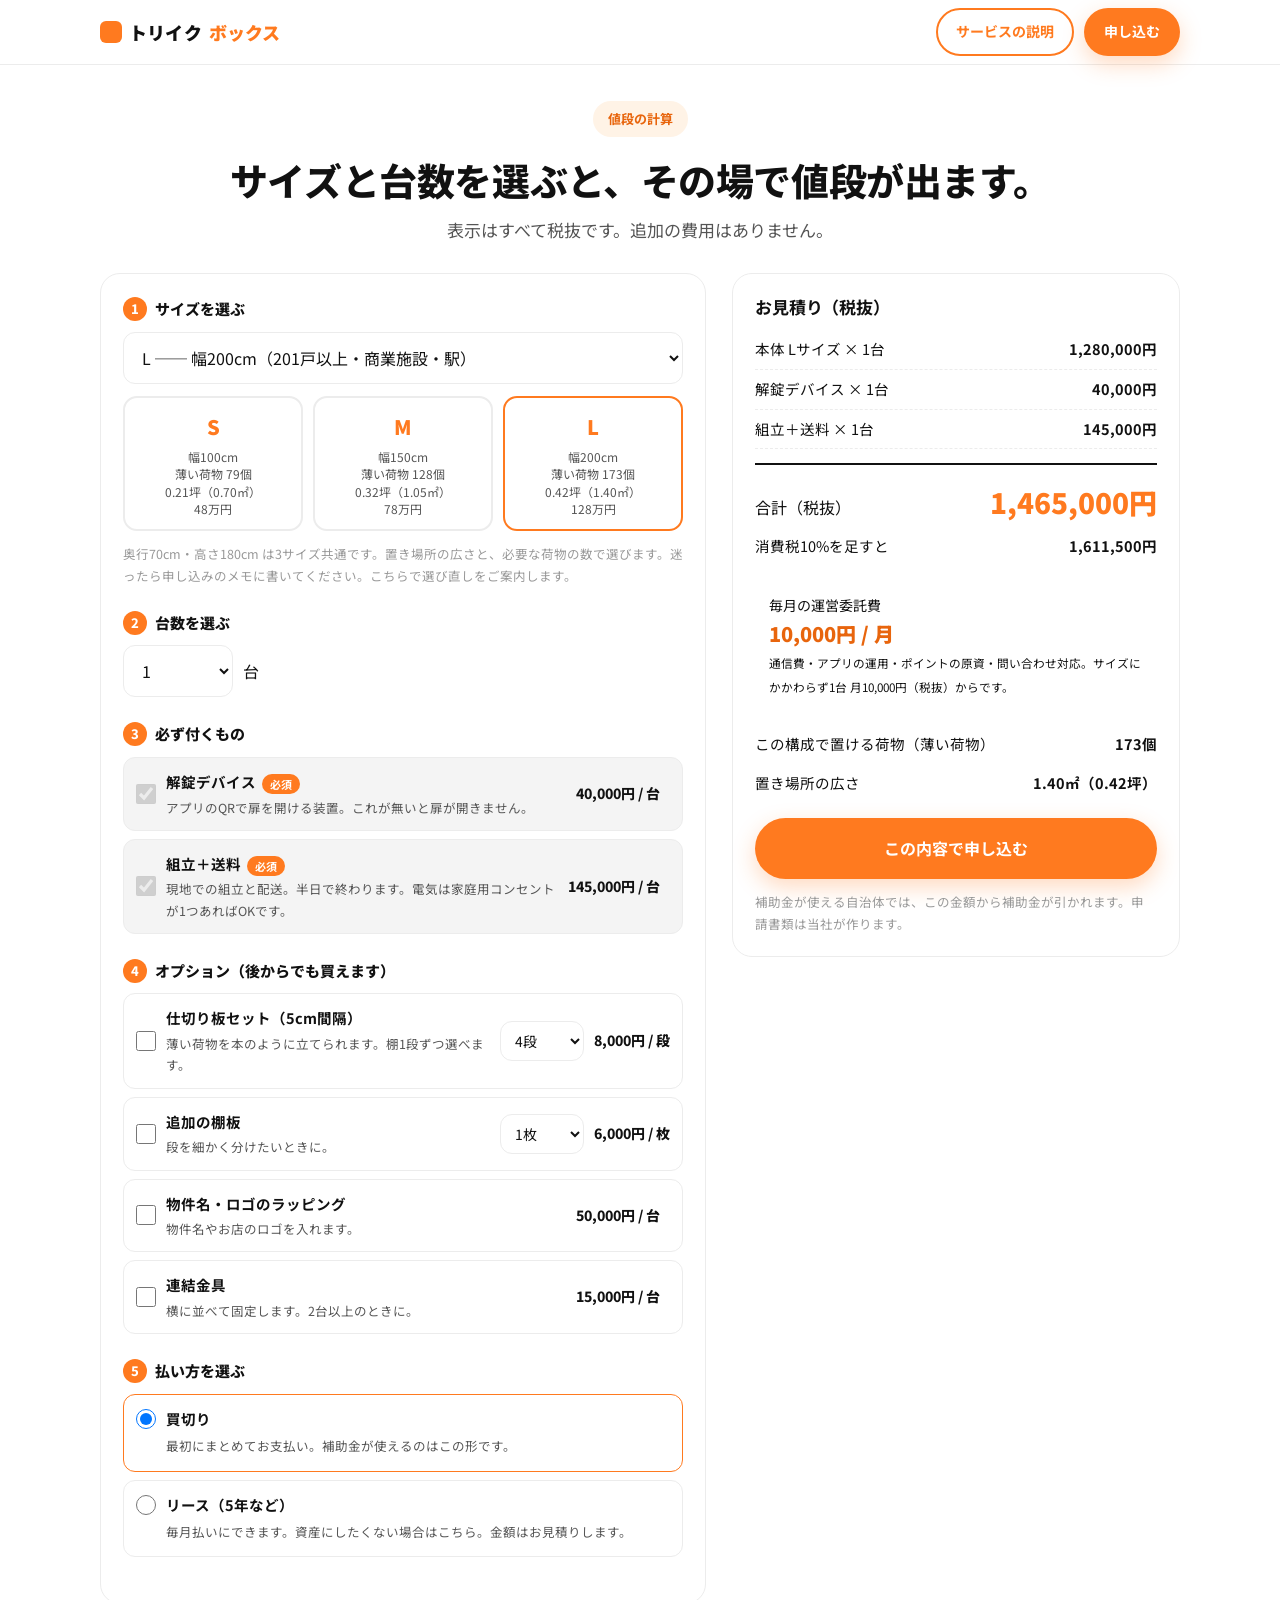
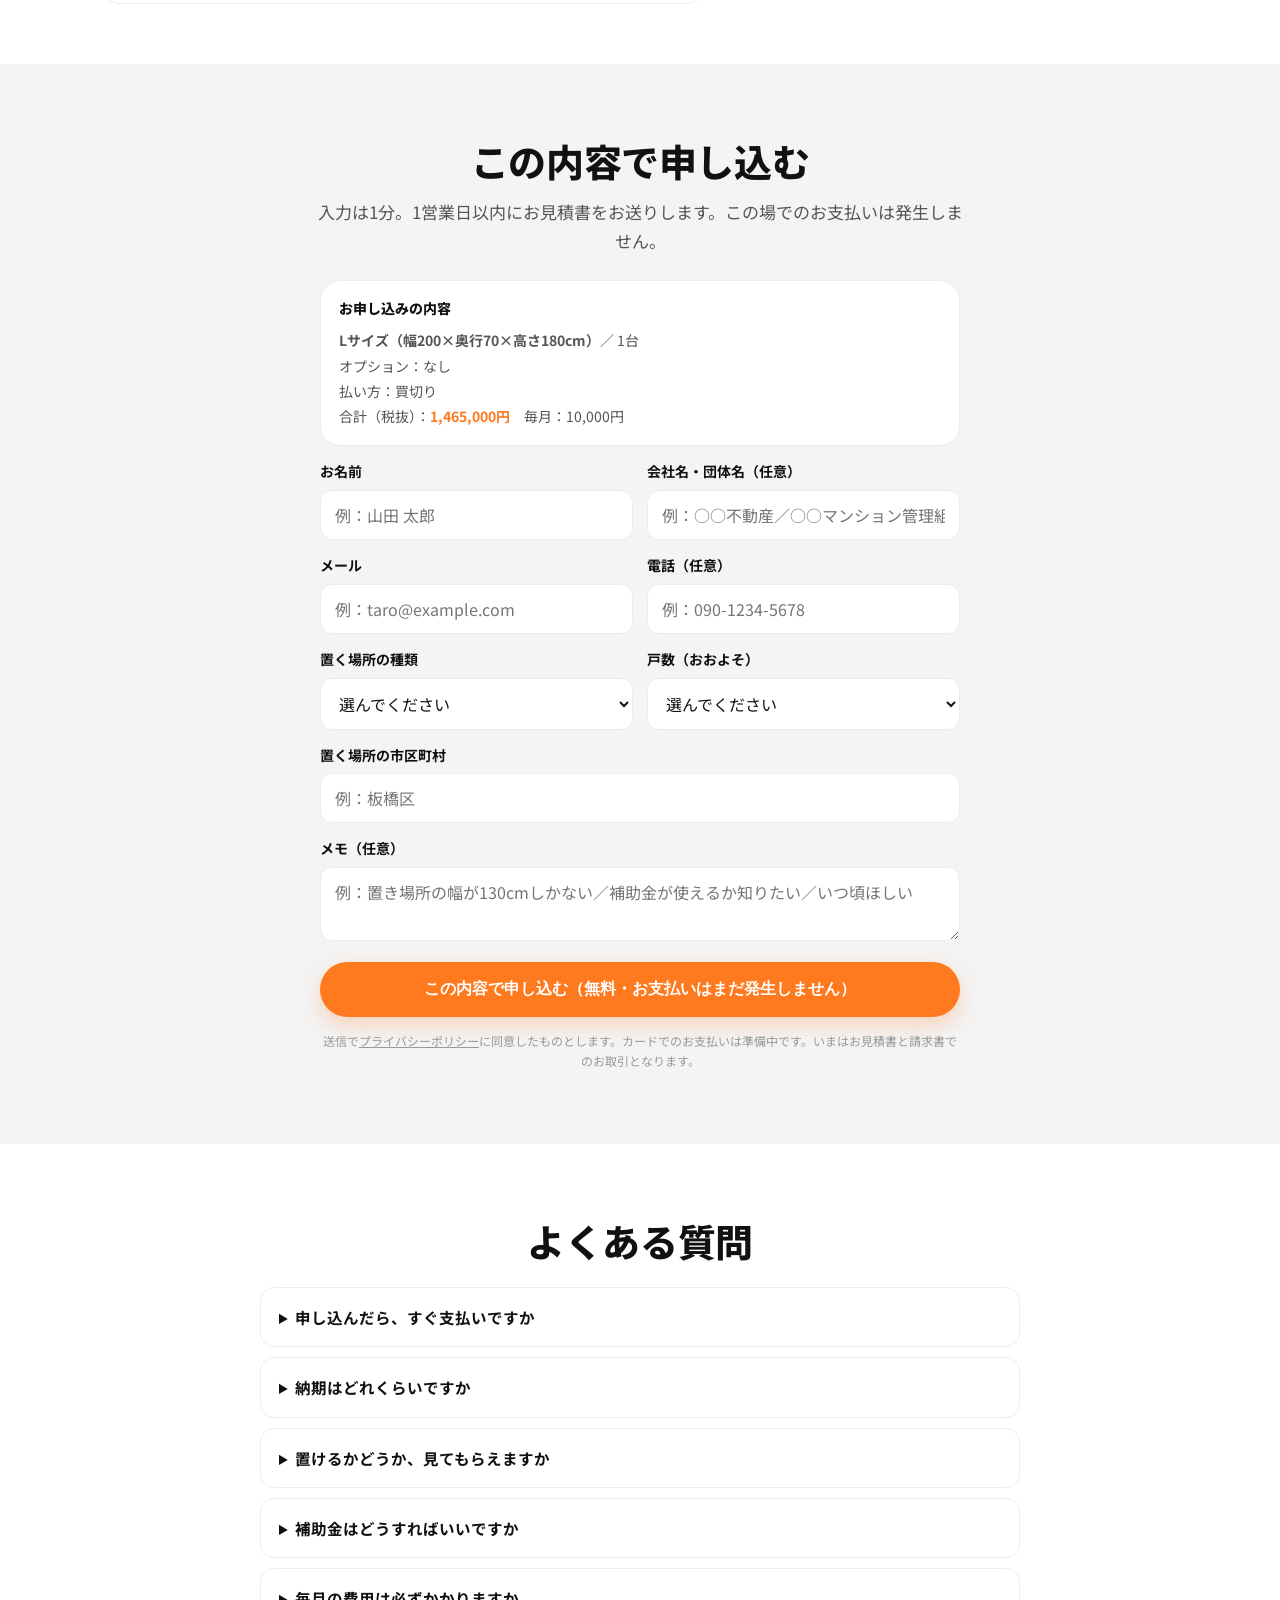
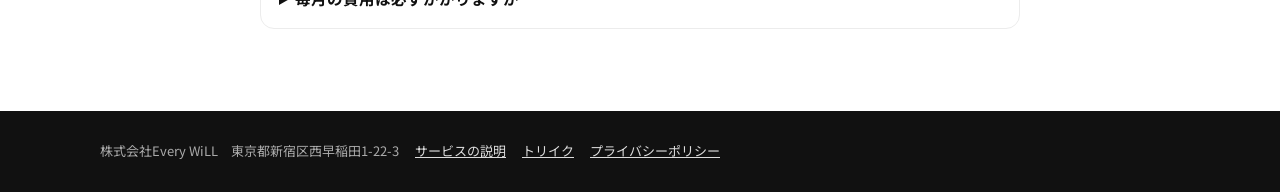
==== order.html @ 25a5399b "cache bust css" ====
<!DOCTYPE html>
<html lang="ja">
<head>
<meta charset="utf-8">
<meta name="viewport" content="width=device-width, initial-scale=1">
<title>トリイクボックス｜値段を計算して注文する</title>
<meta name="description" content="サイズと台数を選ぶと、その場で値段が出ます。S・M・Lの3サイズ。本体・解錠デバイス・組立送料・オプション・毎月の費用まで、すべて税抜で表示します。">
<link rel="canonical" href="https://toriiku-jp.com/toriiku-box/order.html">
<meta property="og:type" content="website">
<meta property="og:site_name" content="トリイク">
<meta property="og:title" content="トリイクボックス｜値段を計算して注文する">
<meta property="og:description" content="サイズと台数を選ぶと、その場で値段が出ます。">
<meta property="og:url" content="https://toriiku-jp.com/toriiku-box/order.html">
<meta property="og:image" content="https://toriiku-jp.com/toriiku-box/box_render_1200.jpg">
<meta name="twitter:card" content="summary_large_image">
<link rel="preconnect" href="https://fonts.googleapis.com">
<link rel="preconnect" href="https://fonts.gstatic.com" crossorigin>
<link href="https://fonts.googleapis.com/css2?family=Noto+Sans+JP:wght@400;500;700;900&display=swap" rel="stylesheet">
<link rel="stylesheet" href="style.css?v=32">
<style>
.shop{display:grid;grid-template-columns:1.15fr .85fr;gap:26px;align-items:start}
@media(max-width:900px){.shop{grid-template-columns:1fr}}
.panel{background:#fff;border:1px solid var(--line);border-radius:var(--r);padding:22px}
.panel h3{font-size:17px;margin-bottom:12px}
.block{margin-bottom:24px}
.block>.t{font-weight:800;font-size:15px;margin-bottom:10px;display:flex;align-items:center;gap:8px}
.block>.t i{width:24px;height:24px;border-radius:50%;background:var(--brand);color:#fff;font-style:normal;font-size:13px;font-weight:800;display:inline-flex;align-items:center;justify-content:center}
.sizecards{display:grid;grid-template-columns:repeat(3,1fr);gap:10px;margin-top:12px}
@media(max-width:620px){.sizecards{grid-template-columns:1fr}}
.sc{border:2px solid var(--line);border-radius:14px;padding:12px;text-align:center;cursor:pointer;background:#fff}
.sc.on{border-color:var(--brand);background:var(--mint)}
.sc b{display:block;font-size:20px;font-weight:900;color:var(--brand)}
.sc small{display:block;font-size:12px;color:var(--sub);margin-top:4px;line-height:1.45}
.opt{display:grid;grid-template-columns:auto minmax(0,1fr) auto auto;gap:6px 10px;align-items:center;padding:12px;border:1px solid var(--line);border-radius:12px;margin-bottom:8px;background:#fff}
.opt input[type=checkbox]{width:20px;height:20px;flex:0 0 auto;margin:0}
.opt .ot{min-width:0}
.opt .ot b{font-size:14.5px;display:block}
.opt .ot small{color:var(--sub);font-size:12.5px;display:block;margin-top:2px}
.opt .op{font-weight:800;white-space:nowrap;font-size:14px;text-align:right}
.opt select{width:auto;min-width:84px;padding:8px 10px;font-size:14px}
@media(max-width:560px){
  .opt{grid-template-columns:auto minmax(0,1fr);row-gap:10px}
  .opt select{grid-column:2;justify-self:start}
  .opt .op{grid-column:2;justify-self:start;text-align:left}
}
.req{background:var(--soft)}
.req .badgereq{font-size:11px;background:var(--brand);color:#fff;border-radius:999px;padding:2px 8px;margin-left:6px;vertical-align:middle}
.sum{position:sticky;top:76px}
.sumrow{display:flex;justify-content:space-between;gap:10px;font-size:14.5px;padding:7px 0;border-bottom:1px dashed var(--line)}
.sumrow span:last-child{font-weight:700;white-space:nowrap}
.sumtot{display:flex;justify-content:space-between;align-items:baseline;margin-top:14px;padding-top:14px;border-top:2px solid var(--ink)}
.sumtot b{font-size:28px;font-weight:900;color:var(--brand)}
.monthly{background:var(--mint);border-radius:14px;padding:14px;margin-top:14px;font-size:14px}
.monthly b{font-size:20px;color:var(--brand2);font-weight:900}
.qty{display:flex;align-items:center;gap:10px}
.qty select{width:auto;min-width:110px}
.pay{display:grid;gap:8px}
.pay label{display:flex;gap:10px;align-items:flex-start;border:1px solid var(--line);border-radius:12px;padding:12px;cursor:pointer;background:#fff}
.pay input{width:20px;height:20px;margin-top:2px;flex:0 0 auto}
.pay b{display:block;font-size:14.5px}
.pay small{color:var(--sub);font-size:12.5px}
.pay label.on{border-color:var(--brand);background:var(--mint)}
.leaseNote{display:none;background:#fff7ed;border:1px solid #fed7aa;border-radius:12px;padding:12px;font-size:13.5px;margin-top:10px}
</style>
</head>
<body>

<header><div class="wrap">
  <a class="logo" href="index.html"><i></i>トリイク<span>ボックス</span></a>
  <div class="nav">
    <a class="btn btn-o btn-s" href="index.html" data-ev="nav_back">サービスの説明</a>
    <a class="btn btn-p btn-s" href="#order" data-ev="nav_order">申し込む</a>
  </div>
</div></header>

<section style="padding:36px 0 8px"><div class="wrap center">
  <span class="badge">値段の計算</span>
  <h2>サイズと台数を選ぶと、<br class="sp">その場で値段が出ます。</h2>
  <p class="lead">表示はすべて税抜です。追加の費用はありません。</p>
</div></section>

<section style="padding:20px 0 60px"><div class="wrap">
<div class="shop">

  <div>
    <div class="panel">

      <div class="block">
        <div class="t"><i>1</i>サイズを選ぶ</div>
        <select id="sizeSel" aria-label="サイズを選ぶ">
          <option value="S">S ── 幅100cm（51〜100戸・小さな店舗）</option>
          <option value="M">M ── 幅150cm（101〜200戸）</option>
          <option value="L" selected>L ── 幅200cm（201戸以上・商業施設・駅）</option>
        </select>
        <div class="sizecards" id="sizeCards"></div>
        <p class="fine">奥行70cm・高さ180cm は3サイズ共通です。置き場所の広さと、必要な荷物の数で選びます。迷ったら申し込みのメモに書いてください。こちらで選び直しをご案内します。</p>
      </div>

      <div class="block">
        <div class="t"><i>2</i>台数を選ぶ</div>
        <div class="qty">
          <select id="qty" aria-label="台数">
            <option>1</option><option>2</option><option>3</option><option>4</option><option>5</option>
            <option>6</option><option>8</option><option>10</option><option>15</option><option>20</option><option>30</option>
          </select>
          <span>台</span>
        </div>
      </div>

      <div class="block">
        <div class="t"><i>3</i>必ず付くもの</div>
        <div class="opt req"><input type="checkbox" checked disabled aria-label="解錠デバイス"><div class="ot"><b>解錠デバイス<span class="badgereq">必須</span></b><small>アプリのQRで扉を開ける装置。これが無いと扉が開きません。</small></div><div class="op">40,000円 / 台</div></div>
        <div class="opt req"><input type="checkbox" checked disabled aria-label="組立と送料"><div class="ot"><b>組立＋送料<span class="badgereq">必須</span></b><small>現地での組立と配送。半日で終わります。電気は家庭用コンセントが1つあればOKです。</small></div><div class="op">145,000円 / 台</div></div>
      </div>

      <div class="block">
        <div class="t"><i>4</i>オプション（後からでも買えます）</div>
        <div class="opt"><input type="checkbox" id="o_divider"><div class="ot"><b>仕切り板セット（5cm間隔）</b><small>薄い荷物を本のように立てられます。棚1段ずつ選べます。</small></div><select id="n_divider" aria-label="仕切り板の段数"><option value="0">0段</option><option value="1">1段</option><option value="2">2段</option><option value="3">3段</option><option value="4" selected>4段</option></select><div class="op">8,000円 / 段</div></div>
        <div class="opt"><input type="checkbox" id="o_shelf"><div class="ot"><b>追加の棚板</b><small>段を細かく分けたいときに。</small></div><select id="n_shelf" aria-label="追加棚板の枚数"><option value="0">0枚</option><option value="1" selected>1枚</option><option value="2">2枚</option><option value="3">3枚</option></select><div class="op">6,000円 / 枚</div></div>
        <div class="opt"><input type="checkbox" id="o_wrap"><div class="ot"><b>物件名・ロゴのラッピング</b><small>物件名やお店のロゴを入れます。</small></div><div class="op">50,000円 / 台</div></div>
        <div class="opt"><input type="checkbox" id="o_joint"><div class="ot"><b>連結金具</b><small>横に並べて固定します。2台以上のときに。</small></div><div class="op">15,000円 / 台</div></div>
      </div>

      <div class="block">
        <div class="t"><i>5</i>払い方を選ぶ</div>
        <div class="pay">
          <label class="on"><input type="radio" name="pay" value="買切り" checked><span><b>買切り</b><small>最初にまとめてお支払い。補助金が使えるのはこの形です。</small></span></label>
          <label><input type="radio" name="pay" value="リース"><span><b>リース（5年など）</b><small>毎月払いにできます。資産にしたくない場合はこちら。金額はお見積りします。</small></span></label>
        </div>
        <div class="leaseNote" id="leaseNote">リースをお選びの場合、下の合計は買切りのときの金額です。リース料は台数と期間で変わるため、お申し込みのあと1営業日以内にお見積りをお送りします。</div>
      </div>

    </div>
  </div>

  <div>
    <div class="panel sum">
      <h3>お見積り（税抜）</h3>
      <div id="lines"></div>
      <div class="sumtot"><span>合計（税抜）</span><b id="total">—</b></div>
      <div class="sumrow" style="border:0"><span>消費税10%を足すと</span><span id="total_tax">—</span></div>
      <div class="monthly">毎月の運営委託費<br><b id="monthly">—</b><br><small>通信費・アプリの運用・ポイントの原資・問い合わせ対応。サイズにかかわらず1台 月10,000円（税抜）からです。</small></div>
      <div class="sumrow" style="border:0;margin-top:12px"><span>この構成で置ける荷物（薄い荷物）</span><span id="capThin">—</span></div>
      <div class="sumrow" style="border:0"><span>置き場所の広さ</span><span id="capArea">—</span></div>
      <a class="btn btn-p" href="#order" data-ev="cta_sum_order" style="width:100%;margin-top:16px">この内容で申し込む</a>
      <p class="fine">補助金が使える自治体では、この金額から補助金が引かれます。申請書類は当社が作ります。</p>
    </div>
  </div>

</div>
</div></section>

<section class="soft" id="order"><div class="wrap center">
  <h2>この内容で申し込む</h2>
  <p class="lead">入力は1分。1営業日以内にお見積書をお送りします。この場でのお支払いは発生しません。</p>
  <form id="orderform" class="form" novalidate>
    <div class="panel" style="text-align:left;padding:16px 18px">
      <div style="font-weight:800;font-size:14px;margin-bottom:8px">お申し込みの内容</div>
      <div id="orderSummary" style="font-size:14px;color:var(--sub);line-height:1.8"></div>
    </div>
    <div class="row2">
      <label>お名前<input name="name" placeholder="例：山田 太郎" required></label>
      <label>会社名・団体名（任意）<input name="company" placeholder="例：○○不動産／○○マンション管理組合"></label>
    </div>
    <div class="row2">
      <label>メール<input name="email" type="email" placeholder="例：taro@example.com" required></label>
      <label>電話（任意）<input name="phone" type="tel" placeholder="例：090-1234-5678"></label>
    </div>
    <div class="row2">
      <label>置く場所の種類<select name="property_type" required><option value="">選んでください</option><option>賃貸マンション・アパート</option><option>分譲マンション（管理組合）</option><option>店舗・商業施設</option><option>駅・公共施設</option><option>オフィス・その他</option></select></label>
      <label>戸数（おおよそ）<select name="units" required><option value="">選んでください</option><option>〜50戸</option><option>51〜100戸</option><option>101〜200戸</option><option>201戸〜</option><option>店舗・施設</option></select></label>
    </div>
    <label>置く場所の市区町村<input name="area" placeholder="例：板橋区" required></label>
    <label>メモ（任意）<textarea id="noteField" rows="2" placeholder="例：置き場所の幅が130cmしかない／補助金が使えるか知りたい／いつ頃ほしい"></textarea></label>
    <button class="btn btn-p" id="orderbtn" type="submit">この内容で申し込む（無料・お支払いはまだ発生しません）</button>
    <p class="pp">送信で<a href="https://everywill-jp.com/privacy/" target="_blank" rel="noopener" style="text-decoration:underline">プライバシーポリシー</a>に同意したものとします。カードでのお支払いは準備中です。いまはお見積書と請求書でのお取引となります。</p>
  </form>
  <div class="thanks" id="thanks" hidden>
    <h3 style="font-size:22px;margin-bottom:8px">お申し込みをお受けしました。</h3>
    <p class="lead" style="margin:0 auto 16px">1営業日以内に、お見積書と納期をメールでお送りします。</p>
    <a class="btn btn-o" href="index.html#book" data-ev="cta_thanks">30分の相談を予約する</a>
  </div>
</div></section>

<section><div class="wrap center">
  <h2>よくある質問</h2>
  <div class="faq">
    <details><summary>申し込んだら、すぐ支払いですか</summary><p>いいえ。まずお見積書をお送りします。ご確認のうえ、ご注文をいただいてから請求書をお送りします。</p></details>
    <details><summary>納期はどれくらいですか</summary><p>ご注文から約2か月です。台数が多い場合はご相談ください。</p></details>
    <details><summary>置けるかどうか、見てもらえますか</summary><p>はい。写真を送っていただくか、現地に伺って確認します。費用はかかりません。</p></details>
    <details><summary>補助金はどうすればいいですか</summary><p>お住まいの自治体に制度があるか、こちらで調べます。申請書類も当社が作ります。</p></details>
    <details><summary>毎月の費用は必ずかかりますか</summary><p>はい。アプリで扉を開ける仕組みを動かし続けるための費用です。1台 月10,000円（税抜）からです。</p></details>
  </div>
</div></section>



<footer><div class="wrap"><span>株式会社Every WiLL　東京都新宿区西早稲田1-22-3</span><a href="index.html">サービスの説明</a><a href="https://toriiku-jp.com/">トリイク</a><a href="https://everywill-jp.com/privacy/">プライバシーポリシー</a></div></footer>

<div class="sticky"><div class="in"><a class="btn btn-p" href="#order" data-ev="cta_sticky_order">この内容で申し込む</a></div></div>

<script src="box.js?v=32"></script>
<script>
(function(){
  var S=window.TB.SIZES, yen=window.TB.yen;
  var sel=document.getElementById('sizeSel'), qty=document.getElementById('qty');
  var cards=document.getElementById('sizeCards');
  Object.keys(S).forEach(function(k){
    var d=S[k];
    var el=document.createElement('div'); el.className='sc'; el.dataset.k=k;
    el.innerHTML='<b>'+k+'</b><small>幅'+(d.w/10)+'cm<br>薄い荷物 '+d.thin+'個<br>'+(d.sqm*0.3025).toFixed(2)+'坪（'+d.sqm.toFixed(2)+'㎡）<br>'+window.TB.man(d.price)+'</small>';
    el.addEventListener('click',function(){ sel.value=k; calc(); });
    cards.appendChild(el);
  });
  document.querySelectorAll('.pay label').forEach(function(l){
    l.addEventListener('click',function(){
      document.querySelectorAll('.pay label').forEach(function(x){x.classList.remove('on');});
      l.classList.add('on');
      setTimeout(calc,0);
    });
  });
  var state={};
  function calc(){
    var k=sel.value, d=S[k], n=parseInt(qty.value,10)||1;
    document.querySelectorAll('.sc').forEach(function(c){ c.classList.toggle('on', c.dataset.k===k); });
    var lines=[];
    lines.push(['本体 '+k+'サイズ × '+n+'台', d.price*n]);
    lines.push(['解錠デバイス × '+n+'台', 40000*n]);
    lines.push(['組立＋送料 × '+n+'台', 145000*n]);
    var dv=document.getElementById('o_divider').checked ? (parseInt(document.getElementById('n_divider').value,10)||0) : 0;
    if(dv) lines.push(['仕切り板セット '+dv+'段 × '+n+'台', 8000*dv*n]);
    var sf=document.getElementById('o_shelf').checked ? (parseInt(document.getElementById('n_shelf').value,10)||0) : 0;
    if(sf) lines.push(['追加の棚板 '+sf+'枚 × '+n+'台', 6000*sf*n]);
    if(document.getElementById('o_wrap').checked) lines.push(['ラッピング × '+n+'台', 50000*n]);
    if(document.getElementById('o_joint').checked) lines.push(['連結金具 × '+n+'台', 15000*n]);
    var total=lines.reduce(function(a,b){return a+b[1];},0);
    document.getElementById('lines').innerHTML=lines.map(function(l){
      return '<div class="sumrow"><span>'+l[0]+'</span><span>'+yen(l[1])+'</span></div>';
    }).join('');
    document.getElementById('total').textContent=yen(total);
    document.getElementById('total_tax').textContent=yen(Math.round(total*1.1));
    document.getElementById('monthly').textContent=yen(10000*n)+' / 月';
    document.getElementById('capThin').textContent=(d.thin*n).toLocaleString('ja-JP')+'個';
    document.getElementById('capArea').textContent=(d.sqm*n).toFixed(2)+'㎡（'+(d.sqm*n*0.3025).toFixed(2)+'坪）';
    var pay=document.querySelector('input[name=pay]:checked').value;
    document.getElementById('leaseNote').style.display = (pay==='リース')?'block':'none';
    state={size:k,qty:n,total:total,monthly:10000*n,pay:pay,
      opts:lines.slice(3).map(function(l){return l[0];}).join('／')||'なし'};
    document.getElementById('orderSummary').innerHTML=
      '<b>'+k+'サイズ（幅'+(d.w/10)+'×奥行70×高さ180cm）</b>／ '+n+'台<br>'+
      'オプション：'+state.opts+'<br>'+
      '払い方：'+pay+'<br>'+
      '合計（税抜）：<b style="color:#FF7A1F">'+yen(total)+'</b>　毎月：'+yen(10000*n);
    try{ sessionStorage.setItem('tb_size',k); }catch(e){}
  }
  ['change','input'].forEach(function(t){
    document.querySelectorAll('#sizeSel,#qty,#o_divider,#n_divider,#o_shelf,#n_shelf,#o_wrap,#o_joint').forEach(function(el){
      el.addEventListener(t,calc);
    });
  });
  var init='L'; try{ var s=sessionStorage.getItem('tb_size'); if(s) init=s; }catch(e){}
  var q=new URLSearchParams(location.search); if(['S','M','L'].indexOf(q.get('size'))>=0) init=q.get('size');
  sel.value=init; calc();
  window.TB.initLeadForm('orderform','thanks','orderbtn',function(){
    return {
      size_interest: state.size,
      message: '【注文申込】'+state.size+'サイズ × '+state.qty+'台／オプション：'+state.opts+
               '／払い方：'+state.pay+'／合計（税抜）'+state.total+'円／毎月'+state.monthly+'円'+
               '／メモ：'+(document.getElementById('noteField').value||'なし')
    };
  });
})();
</script>
</body>
</html>
---- style.css ----
:root{--ink:#111111;--sub:#555555;--mute:#999999;--line:#ececec;--bg:#ffffff;--soft:#f4f4f4;
--brand:#FF7A1F;--brand2:#E8650D;--tint:#FFF3E6;--cream:#FFF8E0;--yellow:#FFD766;--red:#dc2626;--r:20px}
*{box-sizing:border-box;margin:0;padding:0}
html,body{overflow-x:clip}
body{font-family:"Noto Sans JP","Hiragino Sans","Hiragino Kaku Gothic ProN","Yu Gothic",Meiryo,system-ui,sans-serif;color:var(--ink);background:var(--bg);line-height:1.7;font-size:16px;-webkit-font-smoothing:antialiased}
a{color:inherit;text-decoration:none}
img,svg{max-width:100%;height:auto;display:block}
.wrap{max-width:1120px;margin:0 auto;padding:0 20px}
h1,h2,h3{line-height:1.3;letter-spacing:-.01em}
h2{font-size:clamp(25px,4.2vw,38px);font-weight:800;margin-bottom:12px}
.lead{color:var(--sub);font-size:clamp(15px,1.8vw,17px);max-width:660px}
section{padding:72px 0}
@media(max-width:700px){section{padding:48px 0}}
.soft{background:var(--soft)}
.tintbg{background:var(--tint)}
.center{text-align:center}
.center .lead{margin:0 auto}
.fine{color:var(--mute);font-size:12.5px;margin-top:12px;line-height:1.7}
.mk{background:linear-gradient(transparent 62%,var(--yellow) 62%);padding:0 2px}
header{position:sticky;top:0;background:#fff;border-bottom:1px solid var(--line);z-index:30}
header .wrap{display:flex;align-items:center;justify-content:space-between;height:64px}
.logo{font-weight:900;font-size:18px;letter-spacing:.01em;display:flex;align-items:center;gap:7px}
.logo i{width:22px;height:22px;border-radius:6px;background:var(--brand);display:inline-block}
.logo span{color:var(--brand)}
.nav{display:flex;gap:10px;align-items:center}
.btn{display:inline-flex;align-items:center;justify-content:center;gap:8px;padding:15px 28px;border-radius:999px;font-weight:700;text-align:center;transition:.15s;border:2px solid transparent;font-size:16px;cursor:pointer}
.btn-p{background:var(--brand);color:#fff;box-shadow:0 8px 22px rgba(255,122,31,.28)}
.btn-p:hover{background:var(--brand2)}
.btn-o{border-color:var(--brand);color:var(--brand);background:#fff}
.btn-o:hover{background:var(--tint)}
.btn-s{padding:10px 18px;font-size:14px}
.btn:disabled{opacity:.5;cursor:default}
.btn .ar{font-size:15px;line-height:1}
.badge{display:inline-block;background:var(--tint);color:var(--brand2);font-weight:700;font-size:13px;padding:7px 15px;border-radius:999px;margin-bottom:18px}
.hero{padding:60px 0 48px}
.hero .wrap{display:grid;grid-template-columns:1.02fr .98fr;gap:44px;align-items:center}
.hero h1{font-size:clamp(31px,5.4vw,54px);font-weight:900;margin-bottom:18px;line-height:1.28}
.hero h1 em{font-style:normal;color:var(--brand)}
.cta{display:flex;gap:12px;margin-top:28px;flex-wrap:wrap}
.hero-img{position:relative}
.hero-img img{border-radius:var(--r);border:1px solid var(--line);width:100%;height:auto;aspect-ratio:1200/842;object-fit:cover}
.tag{position:absolute;right:-8px;bottom:-14px;background:var(--brand);color:#fff;padding:11px 18px;border-radius:14px;font-weight:700;font-size:14px;box-shadow:0 10px 26px rgba(255,122,31,.35)}
.tag b{font-size:21px}
@media(max-width:860px){.hero .wrap{grid-template-columns:1fr;gap:26px}.hero{padding:32px 0 28px}.tag{right:8px}}
.trust{background:#111;color:#ddd;font-size:13px;padding:13px 0}
.trust .wrap{display:flex;gap:10px 26px;flex-wrap:wrap;justify-content:center}
.picker{background:#fff;border:2px solid var(--brand);border-radius:var(--r);padding:18px 20px;display:flex;gap:14px;align-items:center;justify-content:center;flex-wrap:wrap;margin:0 auto 26px;max-width:740px;box-shadow:0 8px 24px rgba(255,122,31,.12)}
.picker label{font-weight:800;font-size:15px}
select,input,textarea{font-family:inherit;font-size:16px;padding:12px 14px;border:1.5px solid var(--line);border-radius:12px;background:#fff;width:100%;color:var(--ink)}
select:focus,input:focus,textarea:focus{outline:2px solid var(--brand);outline-offset:1px}
.picker select{width:auto;min-width:280px;font-weight:700;border-color:var(--brand);color:var(--brand2)}
.specs{display:grid;grid-template-columns:repeat(4,1fr);gap:14px;max-width:940px;margin:0 auto}
.spec{background:#fff;border:1px solid var(--line);border-radius:16px;padding:18px 14px;text-align:center}
.spec b{display:block;font-size:clamp(21px,3.4vw,29px);color:var(--brand);font-weight:900;line-height:1.25}
.spec small{display:block;color:var(--sub);font-size:12.5px;margin-top:6px;line-height:1.6}
@media(max-width:700px){.specs{grid-template-columns:repeat(2,1fr)}}
.cmp{display:grid;grid-template-columns:1fr 1fr;gap:18px;margin:28px 0 10px}
@media(max-width:760px){.cmp{grid-template-columns:1fr}}
.card{background:#fff;border:1px solid var(--line);border-radius:var(--r);padding:20px}
.card h3{font-size:17px;margin-bottom:4px}
.card .note{color:var(--sub);font-size:13px;margin-bottom:10px}
.res{margin-top:10px;font-weight:800;font-size:15px}
.res.bad{color:var(--red)}.res.good{color:var(--brand2)}
.stats{display:grid;grid-template-columns:repeat(3,1fr);gap:16px;margin-top:26px}
@media(max-width:760px){.stats{grid-template-columns:1fr}}
.stat{background:#fff;border:1px solid var(--line);border-radius:16px;padding:22px}
.stat b{display:block;font-size:clamp(26px,4vw,36px);color:var(--brand);font-weight:900}
.stat small{display:block;font-size:13.5px;color:var(--sub);margin-top:4px}
.stat .src{font-size:11.5px;color:var(--mute);margin-top:8px}
.feats{display:grid;grid-template-columns:repeat(3,1fr);gap:18px;margin-top:26px;text-align:left}
@media(max-width:860px){.feats{grid-template-columns:1fr}}
.feat{background:#fff;border:1px solid var(--line);border-radius:var(--r);padding:26px}
.feat .ic{width:54px;height:54px;border-radius:15px;background:var(--tint);display:flex;align-items:center;justify-content:center;margin-bottom:14px}
.feat h3{font-size:19px;margin-bottom:6px}
.feat p{color:var(--sub);font-size:14.5px}
.tblwrap{overflow-x:auto;margin-top:22px}
.tbl{border-collapse:separate;border-spacing:0;width:100%;min-width:560px;background:#fff;border:1px solid var(--line);border-radius:16px;overflow:hidden;font-size:15px}
.tbl th,.tbl td{padding:13px 14px;border-bottom:1px solid var(--line);text-align:center}
.tbl th{background:#fafafa;font-size:14px}
.tbl th.us{background:var(--brand);color:#fff}
.tbl td:first-child,.tbl th:first-child{text-align:left;font-weight:700;background:#fafafa}
.tbl td.us{background:var(--tint);font-weight:800;color:var(--brand2)}
.tbl tr:last-child td{border-bottom:0}
.tbl td.x{color:var(--mute)}
.steps{display:grid;grid-template-columns:repeat(3,1fr);gap:18px;margin-top:26px}
@media(max-width:860px){.steps{grid-template-columns:1fr}}
.step{background:#fff;border:1px solid var(--line);border-radius:var(--r);padding:24px;position:relative}
.step .n{width:36px;height:36px;border-radius:50%;background:var(--brand);color:#fff;font-weight:800;display:flex;align-items:center;justify-content:center;margin-bottom:12px}
.step h3{font-size:17px;margin:12px 0 4px}
.step p{color:var(--sub);font-size:14px}
.targets{display:grid;grid-template-columns:repeat(3,1fr);gap:18px;margin-top:26px;text-align:left}
@media(max-width:860px){.targets{grid-template-columns:1fr}}
.tg{background:#fff;border:1px solid var(--line);border-radius:var(--r);padding:24px}
.tg.on{border-color:var(--brand);box-shadow:0 10px 30px rgba(255,122,31,.14)}
.tg .who{font-size:12.5px;font-weight:800;color:var(--brand2);background:var(--tint);display:inline-block;padding:5px 12px;border-radius:999px;margin-bottom:10px}
.tg h3{font-size:17px;margin-bottom:6px}
.tg p{color:var(--sub);font-size:14px}
.tg .rec{display:block;margin-top:12px;font-size:13px;font-weight:700;color:var(--brand2)}
.sub-grid{display:grid;grid-template-columns:repeat(4,1fr);gap:12px;margin-top:24px}
@media(max-width:760px){.sub-grid{grid-template-columns:repeat(2,1fr)}}
.sb{background:#fff;border:1px solid var(--line);border-radius:14px;padding:18px 10px}
.sb b{display:block;font-size:22px;color:var(--brand);font-weight:900}
.sb small{font-size:12px;color:var(--sub)}
.calc{margin-top:22px;background:#fff;border:2px dashed var(--brand);border-radius:var(--r);padding:22px;display:flex;gap:10px;align-items:center;justify-content:center;flex-wrap:wrap;font-weight:700}
.calc .eq{color:var(--mute)}
.calc .ans{color:var(--brand);font-size:22px;font-weight:900}
.calc small{width:100%;font-weight:400;color:var(--mute);font-size:12px;margin-top:8px;line-height:1.7}
.flow{display:grid;grid-template-columns:repeat(4,1fr);gap:14px;margin-top:24px;text-align:left}
@media(max-width:860px){.flow{grid-template-columns:repeat(2,1fr)}}
.fl{background:#fff;border:1px solid var(--line);border-radius:16px;padding:20px}
.fl .k{font-size:12px;font-weight:800;color:var(--brand)}
.fl h3{font-size:16px;margin:6px 0 4px}
.fl p{font-size:13.5px;color:var(--sub)}
.faq{max-width:760px;margin:22px auto 0;text-align:left}
details{background:#fff;border:1px solid var(--line);border-radius:14px;padding:16px 18px;margin-bottom:10px}
summary{font-weight:700;cursor:pointer;font-size:15.5px}
details p{color:var(--sub);font-size:14.5px;margin-top:10px}
.final{background:linear-gradient(180deg,var(--tint),#fff)}
.form{max-width:640px;margin:24px auto 0;text-align:left;display:grid;gap:14px;grid-template-columns:minmax(0,1fr)}
.form>*,.row2>*{min-width:0}
.form label{display:block;font-weight:700;font-size:14px}
.form label input,.form label select,.form label textarea{margin-top:6px;font-weight:400}
.row2{display:grid;grid-template-columns:minmax(0,1fr) minmax(0,1fr);gap:14px}
@media(max-width:620px){.row2{grid-template-columns:minmax(0,1fr)}}
input,select,textarea{min-width:0;max-width:100%}
.pp{font-size:12px;color:var(--mute);text-align:center;line-height:1.7}
.thanks{max-width:600px;margin:24px auto 0;background:#fff;border:2px solid var(--brand);border-radius:var(--r);padding:30px}
.bookcard{max-width:560px;margin:26px auto 0;background:#fff;border:1px solid var(--line);border-radius:var(--r);padding:28px;text-align:center}
.bookcard .bk{text-align:left;margin-bottom:22px}
.bookcard .bkrow{display:flex;justify-content:space-between;gap:12px;padding:11px 0;border-bottom:1px solid var(--line);font-size:15px}
.bookcard .bkrow:last-child{border-bottom:0}
.bookcard .bkrow span{color:var(--sub)}
.bookcard .btn{width:100%}
footer{background:#111;color:#aaa;font-size:13px;padding:28px 0;line-height:1.9}
footer a{color:#ddd;text-decoration:underline}
footer .wrap{display:flex;flex-wrap:wrap;gap:6px 16px;align-items:center}
@media(max-width:700px){footer .wrap{justify-content:center;text-align:center}}
.sticky{position:fixed;left:0;right:0;bottom:0;background:#fff;border-top:1px solid var(--line);padding:10px 14px;z-index:40;display:none;box-shadow:0 -4px 16px rgba(0,0,0,.06)}
.sticky .in{display:flex;gap:10px;max-width:560px;margin:0 auto}
.sticky .btn{flex:1;padding:14px 10px;font-size:15px}
@media(max-width:860px){.sticky{display:block}body{padding-bottom:78px}}
.shop,.specs,.sizecards,.feats,.steps,.targets,.stats,.cmp,.flow,.sub-grid{min-width:0}
.shop>*,.specs>*,.sizecards>*,.feats>*,.steps>*,.targets>*,.stats>*,.cmp>*,.flow>*,.sub-grid>*{min-width:0}
.sp{display:none}
@media(max-width:700px){.sp{display:inline}}
@media(max-width:560px){
  header .wrap{height:58px}
  .logo{font-size:16px}
  .nav .btn-o{display:none}
  .nav .btn-s{padding:9px 14px;font-size:13.5px}
}
@media(max-width:860px){.hero-img img{aspect-ratio:16/10;object-fit:cover;object-position:center}}
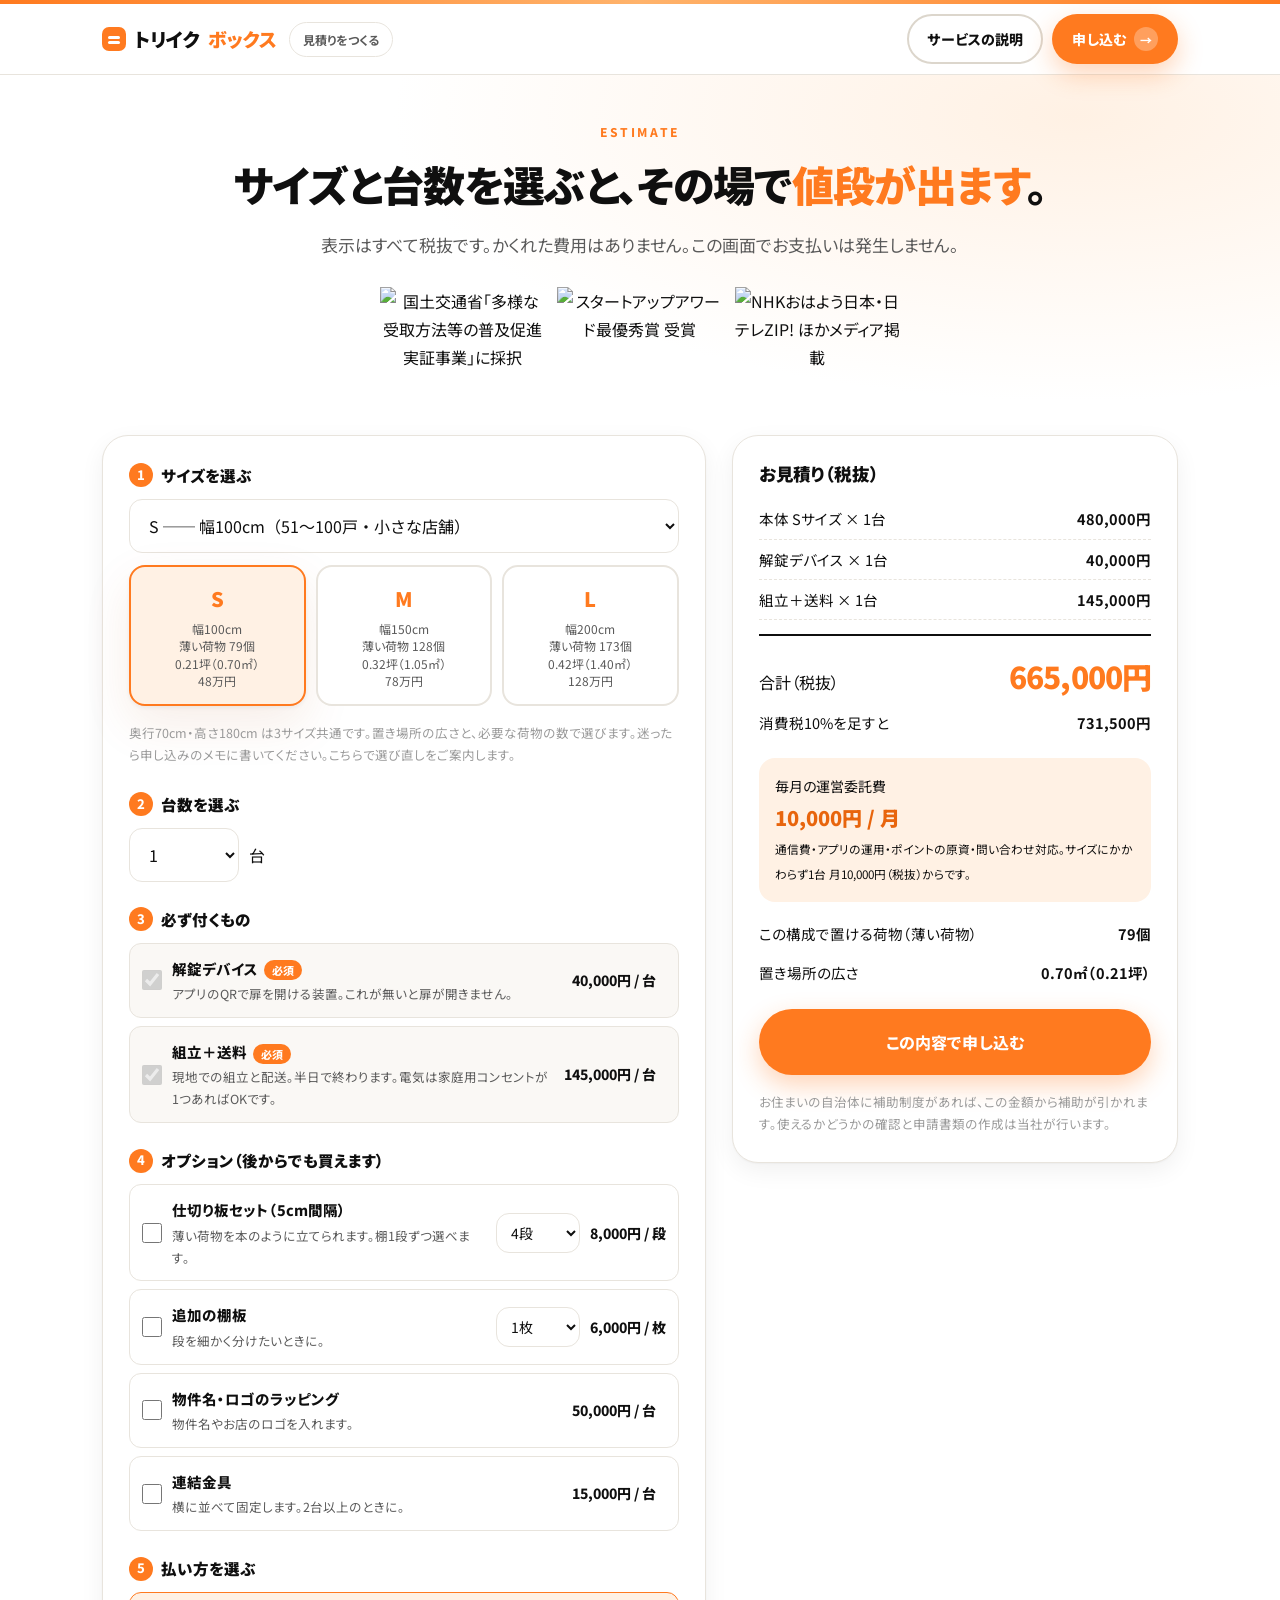
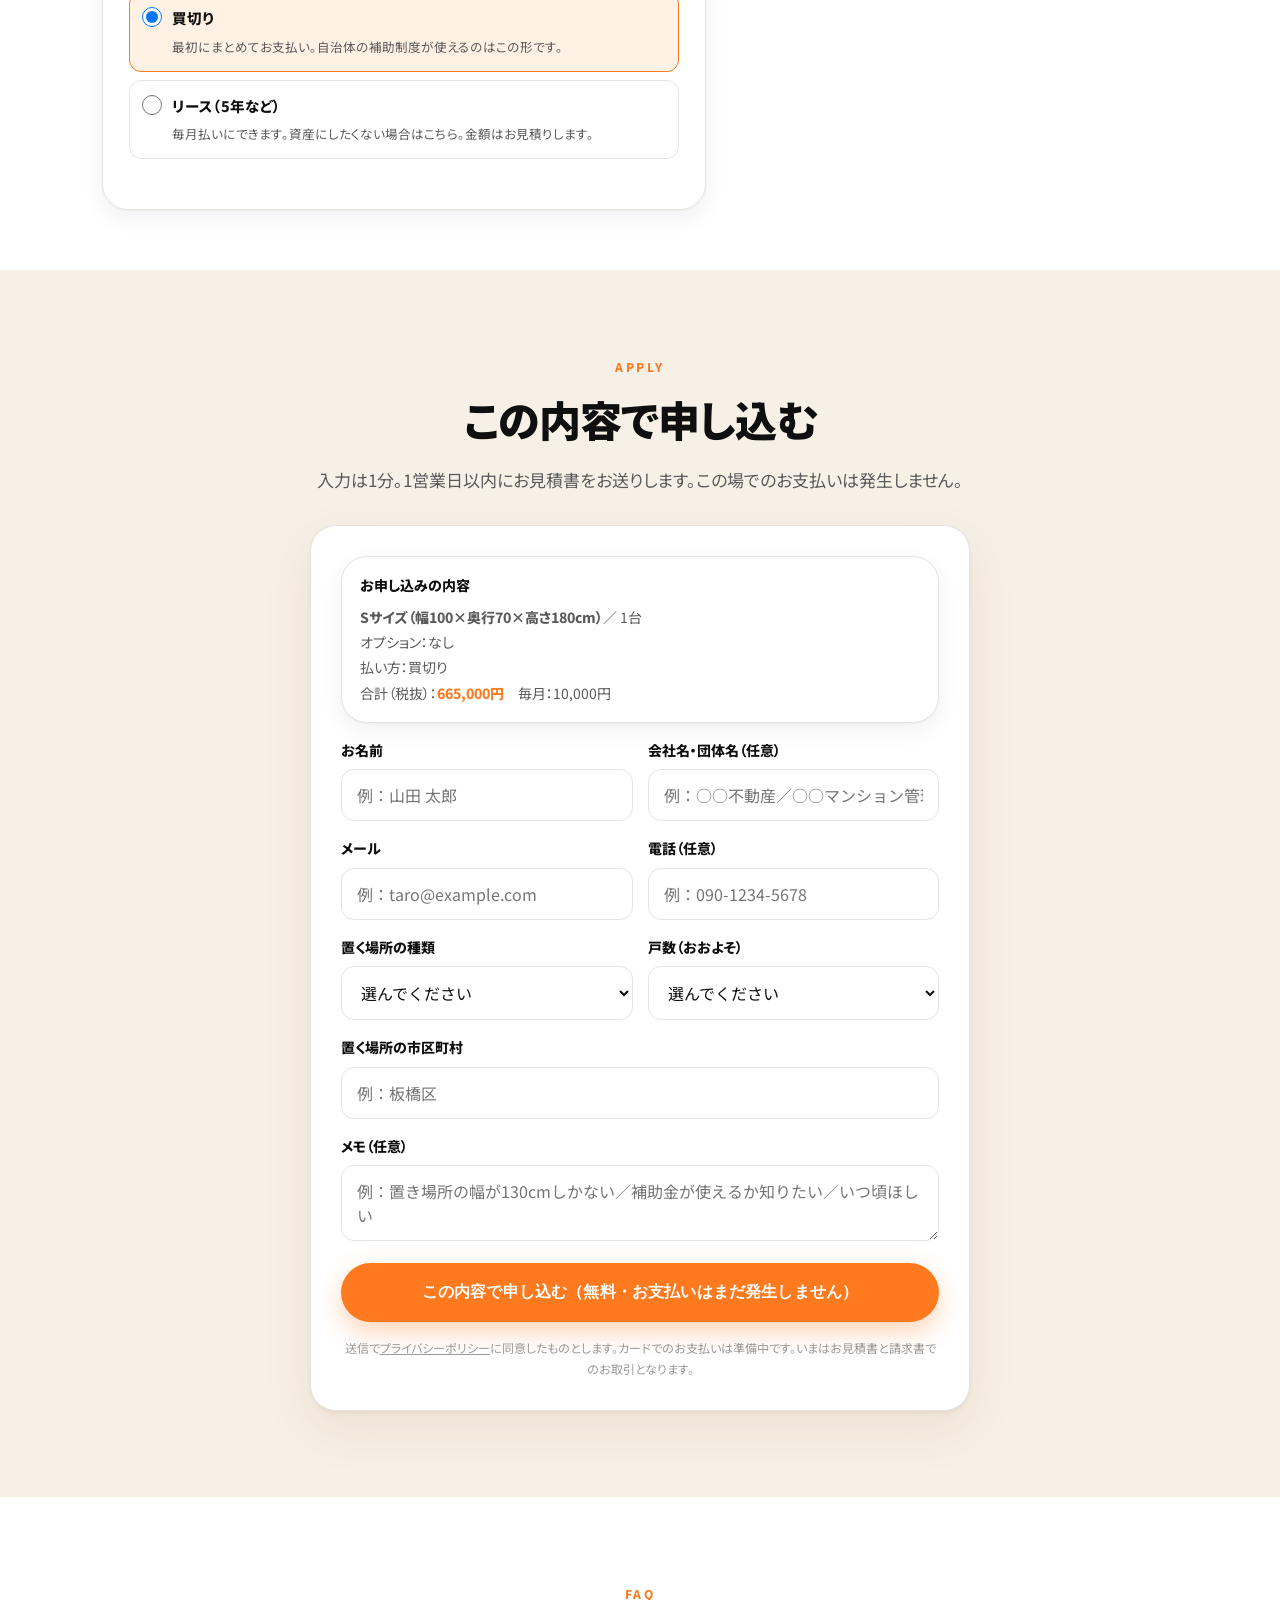
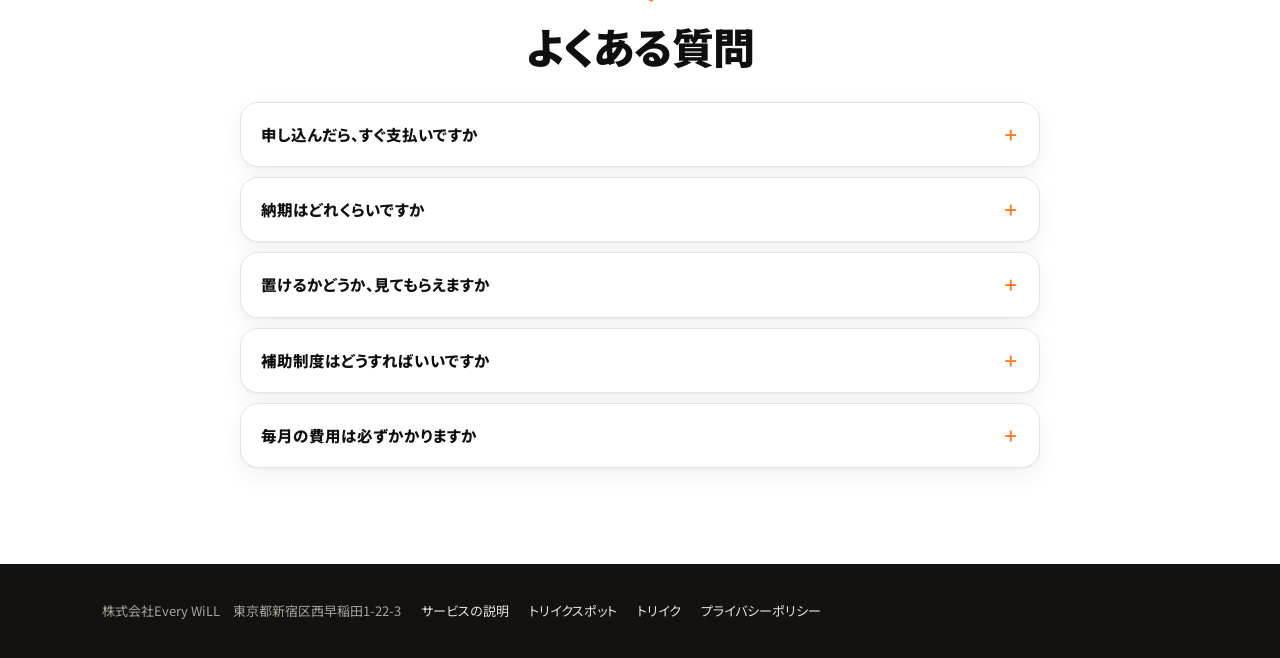
==== commit 00d3416c: "サイト全面刷新 v4：冠3つ・実績ロゴ流し・訴求順の再構成・デフォルトSサイズ" ====
--- a/order.html
+++ b/order.html
@@ -16,19 +16,20 @@
 <link rel="preconnect" href="https://fonts.googleapis.com">
 <link rel="preconnect" href="https://fonts.gstatic.com" crossorigin>
 <link href="https://fonts.googleapis.com/css2?family=Noto+Sans+JP:wght@400;500;700;900&display=swap" rel="stylesheet">
-<link rel="stylesheet" href="style.css?v=32">
+<link rel="stylesheet" href="style.css?v=40">
 <style>
 .shop{display:grid;grid-template-columns:1.15fr .85fr;gap:26px;align-items:start}
 @media(max-width:900px){.shop{grid-template-columns:1fr}}
-.panel{background:#fff;border:1px solid var(--line);border-radius:var(--r);padding:22px}
-.panel h3{font-size:17px;margin-bottom:12px}
+.panel{background:#fff;border:1px solid var(--line);border-radius:var(--r2);padding:26px;box-shadow:var(--sh)}
+.panel h3{font-size:17.5px;margin-bottom:14px;font-weight:900}
 .block{margin-bottom:24px}
-.block>.t{font-weight:800;font-size:15px;margin-bottom:10px;display:flex;align-items:center;gap:8px}
+.block>.t{font-weight:900;font-size:15.5px;margin-bottom:10px;display:flex;align-items:center;gap:8px}
 .block>.t i{width:24px;height:24px;border-radius:50%;background:var(--brand);color:#fff;font-style:normal;font-size:13px;font-weight:800;display:inline-flex;align-items:center;justify-content:center}
 .sizecards{display:grid;grid-template-columns:repeat(3,1fr);gap:10px;margin-top:12px}
 @media(max-width:620px){.sizecards{grid-template-columns:1fr}}
-.sc{border:2px solid var(--line);border-radius:14px;padding:12px;text-align:center;cursor:pointer;background:#fff}
-.sc.on{border-color:var(--brand);background:var(--mint)}
+.sc{border:2px solid var(--line);border-radius:16px;padding:14px 12px;text-align:center;cursor:pointer;background:#fff;transition:.15s}
+.sc:hover{border-color:#FFC999}
+.sc.on{border-color:var(--brand);background:var(--tint);box-shadow:var(--sh2)}
 .sc b{display:block;font-size:20px;font-weight:900;color:var(--brand)}
 .sc small{display:block;font-size:12px;color:var(--sub);margin-top:4px;line-height:1.45}
 .opt{display:grid;grid-template-columns:auto minmax(0,1fr) auto auto;gap:6px 10px;align-items:center;padding:12px;border:1px solid var(--line);border-radius:12px;margin-bottom:8px;background:#fff}
@@ -45,12 +46,12 @@
 }
 .req{background:var(--soft)}
 .req .badgereq{font-size:11px;background:var(--brand);color:#fff;border-radius:999px;padding:2px 8px;margin-left:6px;vertical-align:middle}
-.sum{position:sticky;top:76px}
+.sum{position:sticky;top:86px}
 .sumrow{display:flex;justify-content:space-between;gap:10px;font-size:14.5px;padding:7px 0;border-bottom:1px dashed var(--line)}
 .sumrow span:last-child{font-weight:700;white-space:nowrap}
 .sumtot{display:flex;justify-content:space-between;align-items:baseline;margin-top:14px;padding-top:14px;border-top:2px solid var(--ink)}
-.sumtot b{font-size:28px;font-weight:900;color:var(--brand)}
-.monthly{background:var(--mint);border-radius:14px;padding:14px;margin-top:14px;font-size:14px}
+.sumtot b{font-size:30px;font-weight:900;color:var(--brand);letter-spacing:-.03em}
+.monthly{background:var(--tint);border-radius:16px;padding:16px;margin-top:16px;font-size:14px;line-height:1.8}
 .monthly b{font-size:20px;color:var(--brand2);font-weight:900}
 .qty{display:flex;align-items:center;gap:10px}
 .qty select{width:auto;min-width:110px}
@@ -59,24 +60,31 @@
 .pay input{width:20px;height:20px;margin-top:2px;flex:0 0 auto}
 .pay b{display:block;font-size:14.5px}
 .pay small{color:var(--sub);font-size:12.5px}
-.pay label.on{border-color:var(--brand);background:var(--mint)}
+.pay label.on{border-color:var(--brand);background:var(--tint)}
 .leaseNote{display:none;background:#fff7ed;border:1px solid #fed7aa;border-radius:12px;padding:12px;font-size:13.5px;margin-top:10px}
 </style>
 </head>
 <body>
+<div class="top-accent"></div>
 
 <header><div class="wrap">
   <a class="logo" href="index.html"><i></i>トリイク<span>ボックス</span></a>
+  <span class="tagpill">見積りをつくる</span>
   <div class="nav">
     <a class="btn btn-o btn-s" href="index.html" data-ev="nav_back">サービスの説明</a>
-    <a class="btn btn-p btn-s" href="#order" data-ev="nav_order">申し込む</a>
+    <a class="btn btn-p btn-s" href="#order" data-ev="nav_order">申し込む<span class="ar">→</span></a>
   </div>
 </div></header>
 
-<section style="padding:36px 0 8px"><div class="wrap center">
-  <span class="badge">値段の計算</span>
-  <h2>サイズと台数を選ぶと、<br class="sp">その場で値段が出ます。</h2>
-  <p class="lead">表示はすべて税抜です。追加の費用はありません。</p>
+<section class="fv" style="padding:46px 0 30px"><div class="wrap center" style="display:block">
+  <span class="eyebrow">Estimate</span>
+  <h2>サイズと台数を選ぶと、<br class="sp">その場で<em>値段が出ます</em>。</h2>
+  <p class="lead">表示はすべて税抜です。かくれた費用はありません。この画面でお支払いは発生しません。</p>
+  <div class="crowns" style="margin-top:26px">
+    <figure><img src="https://retail.toriiku-jp.com/img/point1.webp" alt="国土交通省「多様な受取方法等の普及促進実証事業」に採択" width="156" height="92"></figure>
+    <figure><img src="https://retail.toriiku-jp.com/img/point2.webp" alt="スタートアップアワード最優秀賞 受賞" width="156" height="92"></figure>
+    <figure><img src="https://retail.toriiku-jp.com/img/point3.webp" alt="NHKおはよう日本・日テレZIP! ほかメディア掲載" width="156" height="92"></figure>
+  </div>
 </div></section>
 
 <section style="padding:20px 0 60px"><div class="wrap">
@@ -88,9 +96,9 @@
       <div class="block">
         <div class="t"><i>1</i>サイズを選ぶ</div>
         <select id="sizeSel" aria-label="サイズを選ぶ">
-          <option value="S">S ── 幅100cm（51〜100戸・小さな店舗）</option>
+          <option value="S" selected>S ── 幅100cm（51〜100戸・小さな店舗）</option>
           <option value="M">M ── 幅150cm（101〜200戸）</option>
-          <option value="L" selected>L ── 幅200cm（201戸以上・商業施設・駅）</option>
+          <option value="L">L ── 幅200cm（201戸以上・商業施設・駅）</option>
         </select>
         <div class="sizecards" id="sizeCards"></div>
         <p class="fine">奥行70cm・高さ180cm は3サイズ共通です。置き場所の広さと、必要な荷物の数で選びます。迷ったら申し込みのメモに書いてください。こちらで選び直しをご案内します。</p>
@@ -124,7 +132,7 @@
       <div class="block">
         <div class="t"><i>5</i>払い方を選ぶ</div>
         <div class="pay">
-          <label class="on"><input type="radio" name="pay" value="買切り" checked><span><b>買切り</b><small>最初にまとめてお支払い。補助金が使えるのはこの形です。</small></span></label>
+          <label class="on"><input type="radio" name="pay" value="買切り" checked><span><b>買切り</b><small>最初にまとめてお支払い。自治体の補助制度が使えるのはこの形です。</small></span></label>
           <label><input type="radio" name="pay" value="リース"><span><b>リース（5年など）</b><small>毎月払いにできます。資産にしたくない場合はこちら。金額はお見積りします。</small></span></label>
         </div>
         <div class="leaseNote" id="leaseNote">リースをお選びの場合、下の合計は買切りのときの金額です。リース料は台数と期間で変わるため、お申し込みのあと1営業日以内にお見積りをお送りします。</div>
@@ -143,14 +151,15 @@
       <div class="sumrow" style="border:0;margin-top:12px"><span>この構成で置ける荷物（薄い荷物）</span><span id="capThin">—</span></div>
       <div class="sumrow" style="border:0"><span>置き場所の広さ</span><span id="capArea">—</span></div>
       <a class="btn btn-p" href="#order" data-ev="cta_sum_order" style="width:100%;margin-top:16px">この内容で申し込む</a>
-      <p class="fine">補助金が使える自治体では、この金額から補助金が引かれます。申請書類は当社が作ります。</p>
+      <p class="fine">お住まいの自治体に補助制度があれば、この金額から補助が引かれます。使えるかどうかの確認と申請書類の作成は当社が行います。</p>
     </div>
   </div>
 
 </div>
 </div></section>
 
-<section class="soft" id="order"><div class="wrap center">
+<section class="cream" id="order"><div class="wrap center">
+  <span class="eyebrow">Apply</span>
   <h2>この内容で申し込む</h2>
   <p class="lead">入力は1分。1営業日以内にお見積書をお送りします。この場でのお支払いは発生しません。</p>
   <form id="orderform" class="form" novalidate>
@@ -183,23 +192,24 @@
 </div></section>
 
 <section><div class="wrap center">
+  <span class="eyebrow">FAQ</span>
   <h2>よくある質問</h2>
   <div class="faq">
     <details><summary>申し込んだら、すぐ支払いですか</summary><p>いいえ。まずお見積書をお送りします。ご確認のうえ、ご注文をいただいてから請求書をお送りします。</p></details>
     <details><summary>納期はどれくらいですか</summary><p>ご注文から約2か月です。台数が多い場合はご相談ください。</p></details>
     <details><summary>置けるかどうか、見てもらえますか</summary><p>はい。写真を送っていただくか、現地に伺って確認します。費用はかかりません。</p></details>
-    <details><summary>補助金はどうすればいいですか</summary><p>お住まいの自治体に制度があるか、こちらで調べます。申請書類も当社が作ります。</p></details>
+    <details><summary>補助制度はどうすればいいですか</summary><p>お住まいの自治体に制度があるか、こちらで調べます。申請書類も当社が作ります。対象外の場合もあります。</p></details>
     <details><summary>毎月の費用は必ずかかりますか</summary><p>はい。アプリで扉を開ける仕組みを動かし続けるための費用です。1台 月10,000円（税抜）からです。</p></details>
   </div>
 </div></section>
 
 
 
-<footer><div class="wrap"><span>株式会社Every WiLL　東京都新宿区西早稲田1-22-3</span><a href="index.html">サービスの説明</a><a href="https://toriiku-jp.com/">トリイク</a><a href="https://everywill-jp.com/privacy/">プライバシーポリシー</a></div></footer>
-
-<div class="sticky"><div class="in"><a class="btn btn-p" href="#order" data-ev="cta_sticky_order">この内容で申し込む</a></div></div>
-
-<script src="box.js?v=32"></script>
+<footer><div class="wrap"><span>株式会社Every WiLL　東京都新宿区西早稲田1-22-3</span><a href="index.html">サービスの説明</a><a href="https://retail.toriiku-jp.com/">トリイクスポット</a><a href="https://toriiku-jp.com/">トリイク</a><a href="https://everywill-jp.com/privacy/">プライバシーポリシー</a></div></footer>
+
+<div class="sticky"><div class="in"><a class="btn btn-p" href="#order" data-ev="cta_sticky_order">この内容で申し込む</a><a class="btn btn-o" href="index.html#book" data-ev="cta_sticky_book">相談する</a></div></div>
+
+<script src="box.js?v=40"></script>
 <script>
 (function(){
   var S=window.TB.SIZES, yen=window.TB.yen;
@@ -258,7 +268,7 @@
       el.addEventListener(t,calc);
     });
   });
-  var init='L'; try{ var s=sessionStorage.getItem('tb_size'); if(s) init=s; }catch(e){}
+  var init='S'; try{ var s=sessionStorage.getItem('tb_size'); if(s) init=s; }catch(e){}
   var q=new URLSearchParams(location.search); if(['S','M','L'].indexOf(q.get('size'))>=0) init=q.get('size');
   sel.value=init; calc();
   window.TB.initLeadForm('orderform','thanks','orderbtn',function(){
--- a/style.css
+++ b/style.css
@@ -1,152 +1,244 @@
-:root{--ink:#111111;--sub:#555555;--mute:#999999;--line:#ececec;--bg:#ffffff;--soft:#f4f4f4;
---brand:#FF7A1F;--brand2:#E8650D;--tint:#FFF3E6;--cream:#FFF8E0;--yellow:#FFD766;--red:#dc2626;--r:20px}
+:root{
+--ink:#0f0f0f;--sub:#5a5a5a;--mute:#9a9a9a;--line:#e8e4dd;--bg:#ffffff;--soft:#faf8f5;
+--brand:#FF7A1F;--brand2:#E8650D;--deep:#B4500F;--tint:#FFF1E4;--cream:#F6F0E7;--yellow:#FFD766;
+--red:#d92d20;--green:#0f8a5f;--r:18px;--r2:26px;
+--sh:0 1px 2px rgba(20,14,8,.04),0 8px 24px rgba(20,14,8,.06);
+--sh2:0 2px 4px rgba(20,14,8,.05),0 18px 48px rgba(180,80,15,.10);
+}
 *{box-sizing:border-box;margin:0;padding:0}
+html{scroll-behavior:smooth;scroll-padding-top:78px}
 html,body{overflow-x:clip}
-body{font-family:"Noto Sans JP","Hiragino Sans","Hiragino Kaku Gothic ProN","Yu Gothic",Meiryo,system-ui,sans-serif;color:var(--ink);background:var(--bg);line-height:1.7;font-size:16px;-webkit-font-smoothing:antialiased}
+body{font-family:"Noto Sans JP","Hiragino Sans","Hiragino Kaku Gothic ProN","Yu Gothic",Meiryo,system-ui,sans-serif;color:var(--ink);background:var(--bg);line-height:1.75;font-size:16px;-webkit-font-smoothing:antialiased;font-feature-settings:"palt" 1}
 a{color:inherit;text-decoration:none}
 img,svg{max-width:100%;height:auto;display:block}
-.wrap{max-width:1120px;margin:0 auto;padding:0 20px}
-h1,h2,h3{line-height:1.3;letter-spacing:-.01em}
-h2{font-size:clamp(25px,4.2vw,38px);font-weight:800;margin-bottom:12px}
-.lead{color:var(--sub);font-size:clamp(15px,1.8vw,17px);max-width:660px}
-section{padding:72px 0}
-@media(max-width:700px){section{padding:48px 0}}
+b,strong{font-weight:800}
+.wrap{max-width:1120px;margin:0 auto;padding:0 22px}
+.narrow{max-width:900px}
+h1,h2,h3{line-height:1.34;letter-spacing:-.01em}
+section{padding:86px 0}
+@media(max-width:760px){section{padding:54px 0}}
+.cream{background:var(--cream)}
 .soft{background:var(--soft)}
 .tintbg{background:var(--tint)}
 .center{text-align:center}
-.center .lead{margin:0 auto}
-.fine{color:var(--mute);font-size:12.5px;margin-top:12px;line-height:1.7}
-.mk{background:linear-gradient(transparent 62%,var(--yellow) 62%);padding:0 2px}
-header{position:sticky;top:0;background:#fff;border-bottom:1px solid var(--line);z-index:30}
-header .wrap{display:flex;align-items:center;justify-content:space-between;height:64px}
-.logo{font-weight:900;font-size:18px;letter-spacing:.01em;display:flex;align-items:center;gap:7px}
-.logo i{width:22px;height:22px;border-radius:6px;background:var(--brand);display:inline-block}
+.sp{display:none}
+@media(max-width:700px){.sp{display:inline}}
+
+/* ---------- section heads ---------- */
+.eyebrow{display:block;font-size:12px;font-weight:800;letter-spacing:.22em;color:var(--brand);margin-bottom:14px;text-transform:uppercase}
+h2{font-size:clamp(26px,4.4vw,42px);font-weight:900;letter-spacing:-.02em;margin-bottom:16px}
+h2 em{font-style:normal;color:var(--brand)}
+.lead{color:var(--sub);font-size:clamp(15px,1.75vw,17px);max-width:700px;line-height:1.95}
+.center .lead{margin-left:auto;margin-right:auto}
+.fine{color:var(--mute);font-size:12.5px;margin-top:16px;line-height:1.8}
+.mk{background:linear-gradient(transparent 60%,var(--yellow) 60%);padding:0 2px}
+
+/* ---------- buttons ---------- */
+.btn{display:inline-flex;align-items:center;justify-content:center;gap:10px;padding:17px 30px;border-radius:999px;font-weight:800;text-align:center;transition:.18s ease;border:2px solid transparent;font-size:16px;cursor:pointer;letter-spacing:.01em}
+.btn-p{background:var(--brand);color:#fff;box-shadow:0 10px 26px rgba(255,122,31,.32)}
+.btn-p:hover{background:var(--brand2);transform:translateY(-1px)}
+.btn-o{border-color:#dcd6cc;color:var(--ink);background:#fff}
+.btn-o:hover{border-color:var(--brand);color:var(--brand2)}
+.btn-s{padding:11px 18px;font-size:14px;gap:8px}
+.btn:disabled{opacity:.5;cursor:default;transform:none}
+.btn .ar{width:24px;height:24px;border-radius:50%;background:var(--brand);color:#fff;display:inline-flex;align-items:center;justify-content:center;font-size:12px;flex:none}
+.btn-p .ar{background:rgba(255,255,255,.28)}
+.cta{display:flex;gap:14px;margin-top:30px;flex-wrap:wrap}
+.center .cta{justify-content:center}
+@media(max-width:560px){.cta{flex-direction:column;align-items:stretch}.cta .btn{width:100%}}
+
+/* ---------- header ---------- */
+.top-accent{height:4px;background:linear-gradient(90deg,var(--brand),#FFB36B,var(--brand))}
+header{position:sticky;top:0;background:rgba(255,255,255,.96);border-bottom:1px solid var(--line);z-index:50}
+header .wrap{display:flex;align-items:center;gap:12px;height:70px}
+.logo{font-weight:900;font-size:19px;display:flex;align-items:center;gap:8px;flex:none}
+.logo i{width:24px;height:24px;border-radius:7px;background:var(--brand);display:inline-block;position:relative}
+.logo i::after{content:"";position:absolute;left:6px;top:9px;width:12px;height:3px;background:#fff;border-radius:2px;box-shadow:0 5px 0 #fff}
 .logo span{color:var(--brand)}
-.nav{display:flex;gap:10px;align-items:center}
-.btn{display:inline-flex;align-items:center;justify-content:center;gap:8px;padding:15px 28px;border-radius:999px;font-weight:700;text-align:center;transition:.15s;border:2px solid transparent;font-size:16px;cursor:pointer}
-.btn-p{background:var(--brand);color:#fff;box-shadow:0 8px 22px rgba(255,122,31,.28)}
-.btn-p:hover{background:var(--brand2)}
-.btn-o{border-color:var(--brand);color:var(--brand);background:#fff}
-.btn-o:hover{background:var(--tint)}
-.btn-s{padding:10px 18px;font-size:14px}
-.btn:disabled{opacity:.5;cursor:default}
-.btn .ar{font-size:15px;line-height:1}
-.badge{display:inline-block;background:var(--tint);color:var(--brand2);font-weight:700;font-size:13px;padding:7px 15px;border-radius:999px;margin-bottom:18px}
-.hero{padding:60px 0 48px}
-.hero .wrap{display:grid;grid-template-columns:1.02fr .98fr;gap:44px;align-items:center}
-.hero h1{font-size:clamp(31px,5.4vw,54px);font-weight:900;margin-bottom:18px;line-height:1.28}
-.hero h1 em{font-style:normal;color:var(--brand)}
-.cta{display:flex;gap:12px;margin-top:28px;flex-wrap:wrap}
-.hero-img{position:relative}
-.hero-img img{border-radius:var(--r);border:1px solid var(--line);width:100%;height:auto;aspect-ratio:1200/842;object-fit:cover}
-.tag{position:absolute;right:-8px;bottom:-14px;background:var(--brand);color:#fff;padding:11px 18px;border-radius:14px;font-weight:700;font-size:14px;box-shadow:0 10px 26px rgba(255,122,31,.35)}
-.tag b{font-size:21px}
-@media(max-width:860px){.hero .wrap{grid-template-columns:1fr;gap:26px}.hero{padding:32px 0 28px}.tag{right:8px}}
-.trust{background:#111;color:#ddd;font-size:13px;padding:13px 0}
-.trust .wrap{display:flex;gap:10px 26px;flex-wrap:wrap;justify-content:center}
-.picker{background:#fff;border:2px solid var(--brand);border-radius:var(--r);padding:18px 20px;display:flex;gap:14px;align-items:center;justify-content:center;flex-wrap:wrap;margin:0 auto 26px;max-width:740px;box-shadow:0 8px 24px rgba(255,122,31,.12)}
-.picker label{font-weight:800;font-size:15px}
-select,input,textarea{font-family:inherit;font-size:16px;padding:12px 14px;border:1.5px solid var(--line);border-radius:12px;background:#fff;width:100%;color:var(--ink)}
+.tagpill{font-size:12px;font-weight:700;border:1px solid var(--line);border-radius:999px;padding:6px 13px;color:var(--sub);flex:none}
+@media(max-width:900px){.tagpill{display:none}}
+.nav{display:flex;gap:9px;align-items:center;margin-left:auto}
+@media(max-width:620px){header .wrap{height:60px}.logo{font-size:17px}.nav .btn-o{display:none}}
+
+/* ---------- FV ---------- */
+.fv{padding:56px 0 46px;background:radial-gradient(1100px 460px at 84% 12%,var(--tint),#fff 62%)}
+.fv .wrap{display:grid;grid-template-columns:1.04fr .96fr;gap:46px;align-items:center}
+.kicker{display:inline-block;background:#fff;border:1px solid #f0d8c0;color:var(--deep);font-weight:800;font-size:12.5px;padding:8px 16px;border-radius:999px;margin-bottom:20px;box-shadow:var(--sh)}
+.fv h1{font-size:clamp(26px,5.2vw,44px);font-weight:900;line-height:1.32;letter-spacing:-.025em;margin-bottom:20px}
+.fv h1 em{font-style:normal;color:var(--brand);white-space:nowrap}
+.fv h1 .u{background:linear-gradient(transparent 64%,#FFE0BF 64%)}
+.fv-img{position:relative}
+.fv-img img{border-radius:var(--r2);width:100%;aspect-ratio:1200/842;object-fit:cover;box-shadow:var(--sh2)}
+.tag{position:absolute;right:-6px;bottom:-16px;background:#fff;border:2px solid var(--brand);color:var(--deep);padding:12px 20px;border-radius:16px;font-weight:800;font-size:13.5px;box-shadow:var(--sh2);line-height:1.4}
+.tag b{font-size:24px;color:var(--brand);margin:0 3px}
+@media(max-width:900px){.fv .wrap{grid-template-columns:1fr;gap:30px}.fv{padding:30px 0 28px}.tag{right:10px}.fv-img img{aspect-ratio:16/10}}
+
+/* ---------- crowns ---------- */
+.crowns{display:grid;grid-template-columns:repeat(3,1fr);gap:12px;margin-top:30px;max-width:520px}
+.center .crowns{margin-left:auto;margin-right:auto}
+.crowns figure{margin:0}
+.crowns img{width:100%;height:auto;aspect-ratio:156/92;object-fit:contain}
+@media(max-width:420px){.crowns{gap:6px}}
+
+/* ---------- logo marquee ---------- */
+.logos{padding:34px 0 38px;border-bottom:1px solid var(--line);overflow:hidden}
+.logos .cap{text-align:center;font-weight:800;font-size:clamp(14px,2vw,18px);margin-bottom:22px;letter-spacing:.01em}
+.marquee{display:flex;overflow:hidden;mask-image:linear-gradient(90deg,transparent,#000 7%,#000 93%,transparent);-webkit-mask-image:linear-gradient(90deg,transparent,#000 7%,#000 93%,transparent)}
+.mtrack{display:flex;align-items:center;gap:46px;padding-right:46px;flex:none;animation:mv 46s linear infinite}
+.marquee:hover .mtrack{animation-play-state:paused}
+.mtrack img{height:44px;width:auto;max-width:none;object-fit:contain;filter:grayscale(1);opacity:.72;transition:.2s}
+.mtrack img:hover{filter:none;opacity:1}
+@keyframes mv{from{transform:translateX(0)}to{transform:translateX(-100%)}}
+@media(max-width:700px){.mtrack img{height:32px}.mtrack{gap:30px;padding-right:30px}}
+@media(prefers-reduced-motion:reduce){.mtrack{animation:none}}
+
+/* ---------- big 3 (牛丼型) ---------- */
+.big3{display:grid;grid-template-columns:repeat(3,1fr);gap:20px;margin-top:40px}
+@media(max-width:880px){.big3{grid-template-columns:1fr}}
+.b3{background:#fff;border:1px solid var(--line);border-radius:var(--r2);padding:34px 28px 30px;text-align:center;box-shadow:var(--sh);position:relative}
+.b3 .no{position:absolute;top:-15px;left:50%;transform:translateX(-50%);width:36px;height:36px;border-radius:50%;background:var(--brand);color:#fff;font-weight:900;font-size:15px;display:flex;align-items:center;justify-content:center;box-shadow:0 6px 16px rgba(255,122,31,.4)}
+.b3 svg{margin:6px auto 16px}
+.b3 h3{font-size:clamp(21px,3vw,26px);font-weight:900;margin-bottom:10px;letter-spacing:-.02em}
+.b3 h3 em{font-style:normal;color:var(--brand)}
+.b3 p{color:var(--sub);font-size:14.5px;line-height:1.9;text-align:left}
+.b3 .pt{display:inline-block;margin-top:14px;background:var(--tint);color:var(--deep);font-weight:800;font-size:13px;padding:7px 15px;border-radius:999px}
+
+/* ---------- orange statement band ---------- */
+.band{background:linear-gradient(135deg,var(--deep),var(--brand));color:#fff;padding:66px 0}
+.band h2{color:#fff}
+.band .lead{color:rgba(255,255,255,.9);max-width:760px}
+.band .eyebrow{color:#FFD9B8}
+.bandgrid{display:grid;grid-template-columns:repeat(3,1fr);gap:16px;margin-top:34px}
+@media(max-width:860px){.bandgrid{grid-template-columns:1fr}}
+.bg1{background:rgba(255,255,255,.16);border:1px solid rgba(255,255,255,.3);border-radius:var(--r);padding:24px;text-align:left}
+.bg1 b{display:block;font-size:16.5px;font-weight:900;margin-bottom:6px}
+.bg1 p{font-size:14px;color:rgba(255,255,255,.95);line-height:1.9}
+
+/* ---------- numbers ---------- */
+.nums{display:grid;grid-template-columns:repeat(3,1fr);gap:18px;margin-top:34px}
+@media(max-width:860px){.nums{grid-template-columns:1fr}}
+.num{background:#fff;border:1px solid var(--line);border-radius:var(--r2);padding:30px 24px;box-shadow:var(--sh);text-align:center}
+.num b{display:block;font-size:clamp(38px,6.4vw,56px);color:var(--brand);font-weight:900;line-height:1.05;letter-spacing:-.04em}
+.num b i{font-style:normal;font-size:.46em;margin-left:2px}
+.num small{display:block;font-size:14px;font-weight:700;color:var(--ink);margin-top:10px;line-height:1.7}
+.num .src{font-size:11.5px;color:var(--mute);margin-top:10px;line-height:1.6}
+
+/* ---------- chain (空室率→資産価値) ---------- */
+.chain{display:grid;grid-template-columns:repeat(4,1fr);gap:0;margin-top:36px;background:#fff;border:1px solid var(--line);border-radius:var(--r2);overflow:hidden;box-shadow:var(--sh)}
+.ch{padding:26px 18px;text-align:center;position:relative;border-right:1px solid var(--line)}
+.ch:last-child{border-right:0;background:#FFF6EE}
+.ch .ci{width:48px;height:48px;margin:0 auto 12px;border-radius:14px;background:var(--tint);display:flex;align-items:center;justify-content:center}
+.ch b{display:block;font-size:15px;font-weight:900;line-height:1.6}
+.ch p{font-size:12.5px;color:var(--sub);margin-top:6px;line-height:1.7}
+.ch:last-child b{color:var(--deep)}
+@media(max-width:880px){.chain{grid-template-columns:repeat(2,1fr)}.ch:nth-child(2){border-right:0}.ch:nth-child(1),.ch:nth-child(2){border-bottom:1px solid var(--line)}}
+@media(max-width:460px){.chain{grid-template-columns:1fr}.ch{border-right:0;border-bottom:1px solid var(--line)}}
+
+/* ---------- compare cards ---------- */
+.cmp{display:grid;grid-template-columns:1fr 1fr;gap:20px;margin-top:36px}
+@media(max-width:820px){.cmp{grid-template-columns:1fr}}
+.card{background:#fff;border:1px solid var(--line);border-radius:var(--r2);padding:26px;box-shadow:var(--sh);text-align:left}
+.card.win{border:2px solid var(--brand);box-shadow:var(--sh2)}
+.card h3{font-size:18px;margin-bottom:4px;font-weight:900}
+.card .note{color:var(--sub);font-size:13px;margin-bottom:14px}
+.res{margin-top:14px;font-weight:900;font-size:15.5px}
+.res.bad{color:var(--red)}.res.good{color:var(--deep)}
+
+/* ---------- picker + specs ---------- */
+.picker{background:#fff;border:2px solid var(--brand);border-radius:var(--r2);padding:20px 24px;display:flex;gap:16px;align-items:center;justify-content:center;flex-wrap:wrap;margin:0 auto 28px;max-width:760px;box-shadow:var(--sh2)}
+.picker label{font-weight:900;font-size:15px}
+select,input,textarea{font-family:inherit;font-size:16px;padding:13px 15px;border:1.5px solid var(--line);border-radius:13px;background:#fff;width:100%;color:var(--ink);min-width:0;max-width:100%}
 select:focus,input:focus,textarea:focus{outline:2px solid var(--brand);outline-offset:1px}
-.picker select{width:auto;min-width:280px;font-weight:700;border-color:var(--brand);color:var(--brand2)}
-.specs{display:grid;grid-template-columns:repeat(4,1fr);gap:14px;max-width:940px;margin:0 auto}
-.spec{background:#fff;border:1px solid var(--line);border-radius:16px;padding:18px 14px;text-align:center}
-.spec b{display:block;font-size:clamp(21px,3.4vw,29px);color:var(--brand);font-weight:900;line-height:1.25}
-.spec small{display:block;color:var(--sub);font-size:12.5px;margin-top:6px;line-height:1.6}
+.picker select{width:auto;min-width:290px;font-weight:800;border-color:var(--brand);color:var(--deep)}
+.specs{display:grid;grid-template-columns:repeat(4,1fr);gap:14px;max-width:960px;margin:0 auto}
+.spec{background:#fff;border:1px solid var(--line);border-radius:var(--r);padding:20px 14px;text-align:center;box-shadow:var(--sh)}
+.spec b{display:block;font-size:clamp(22px,3.5vw,30px);color:var(--brand);font-weight:900;line-height:1.25;letter-spacing:-.03em}
+.spec small{display:block;color:var(--sub);font-size:12.5px;margin-top:7px;line-height:1.65}
 @media(max-width:700px){.specs{grid-template-columns:repeat(2,1fr)}}
-.cmp{display:grid;grid-template-columns:1fr 1fr;gap:18px;margin:28px 0 10px}
-@media(max-width:760px){.cmp{grid-template-columns:1fr}}
-.card{background:#fff;border:1px solid var(--line);border-radius:var(--r);padding:20px}
-.card h3{font-size:17px;margin-bottom:4px}
-.card .note{color:var(--sub);font-size:13px;margin-bottom:10px}
-.res{margin-top:10px;font-weight:800;font-size:15px}
-.res.bad{color:var(--red)}.res.good{color:var(--brand2)}
-.stats{display:grid;grid-template-columns:repeat(3,1fr);gap:16px;margin-top:26px}
-@media(max-width:760px){.stats{grid-template-columns:1fr}}
-.stat{background:#fff;border:1px solid var(--line);border-radius:16px;padding:22px}
-.stat b{display:block;font-size:clamp(26px,4vw,36px);color:var(--brand);font-weight:900}
-.stat small{display:block;font-size:13.5px;color:var(--sub);margin-top:4px}
-.stat .src{font-size:11.5px;color:var(--mute);margin-top:8px}
-.feats{display:grid;grid-template-columns:repeat(3,1fr);gap:18px;margin-top:26px;text-align:left}
-@media(max-width:860px){.feats{grid-template-columns:1fr}}
-.feat{background:#fff;border:1px solid var(--line);border-radius:var(--r);padding:26px}
-.feat .ic{width:54px;height:54px;border-radius:15px;background:var(--tint);display:flex;align-items:center;justify-content:center;margin-bottom:14px}
-.feat h3{font-size:19px;margin-bottom:6px}
-.feat p{color:var(--sub);font-size:14.5px}
-.tblwrap{overflow-x:auto;margin-top:22px}
-.tbl{border-collapse:separate;border-spacing:0;width:100%;min-width:560px;background:#fff;border:1px solid var(--line);border-radius:16px;overflow:hidden;font-size:15px}
-.tbl th,.tbl td{padding:13px 14px;border-bottom:1px solid var(--line);text-align:center}
-.tbl th{background:#fafafa;font-size:14px}
+
+/* ---------- table ---------- */
+.tblwrap{overflow-x:auto;margin-top:26px;border-radius:var(--r2)}
+.tbl{border-collapse:separate;border-spacing:0;width:100%;min-width:600px;background:#fff;border:1px solid var(--line);border-radius:var(--r2);overflow:hidden;font-size:15px}
+.tbl th,.tbl td{padding:14px 15px;border-bottom:1px solid var(--line);text-align:center}
+.tbl th{background:#faf8f5;font-size:14px;font-weight:800}
 .tbl th.us{background:var(--brand);color:#fff}
-.tbl td:first-child,.tbl th:first-child{text-align:left;font-weight:700;background:#fafafa}
-.tbl td.us{background:var(--tint);font-weight:800;color:var(--brand2)}
+.tbl td:first-child,.tbl th:first-child{text-align:left;font-weight:700;background:#faf8f5}
+.tbl td.us{background:var(--tint);font-weight:900;color:var(--deep)}
 .tbl tr:last-child td{border-bottom:0}
 .tbl td.x{color:var(--mute)}
-.steps{display:grid;grid-template-columns:repeat(3,1fr);gap:18px;margin-top:26px}
-@media(max-width:860px){.steps{grid-template-columns:1fr}}
-.step{background:#fff;border:1px solid var(--line);border-radius:var(--r);padding:24px;position:relative}
-.step .n{width:36px;height:36px;border-radius:50%;background:var(--brand);color:#fff;font-weight:800;display:flex;align-items:center;justify-content:center;margin-bottom:12px}
-.step h3{font-size:17px;margin:12px 0 4px}
+
+/* ---------- feature / step / target / flow cards ---------- */
+.grid3{display:grid;grid-template-columns:repeat(3,1fr);gap:20px;margin-top:36px;text-align:left}
+@media(max-width:880px){.grid3{grid-template-columns:1fr}}
+.grid4{display:grid;grid-template-columns:repeat(4,1fr);gap:14px;margin-top:32px;text-align:left}
+@media(max-width:880px){.grid4{grid-template-columns:repeat(2,1fr)}}
+@media(max-width:480px){.grid4{grid-template-columns:1fr}}
+.feat{background:#fff;border:1px solid var(--line);border-radius:var(--r2);padding:28px;box-shadow:var(--sh)}
+.feat .ic{width:56px;height:56px;border-radius:16px;background:var(--tint);display:flex;align-items:center;justify-content:center;margin-bottom:16px}
+.feat h3{font-size:19px;margin-bottom:8px;font-weight:900}
+.feat p{color:var(--sub);font-size:14.5px;line-height:1.9}
+.step{background:#fff;border:1px solid var(--line);border-radius:var(--r2);padding:26px;box-shadow:var(--sh)}
+.step .n{width:38px;height:38px;border-radius:50%;background:var(--brand);color:#fff;font-weight:900;display:flex;align-items:center;justify-content:center;margin-bottom:12px}
+.step h3{font-size:17.5px;margin:14px 0 6px;font-weight:900}
 .step p{color:var(--sub);font-size:14px}
-.targets{display:grid;grid-template-columns:repeat(3,1fr);gap:18px;margin-top:26px;text-align:left}
-@media(max-width:860px){.targets{grid-template-columns:1fr}}
-.tg{background:#fff;border:1px solid var(--line);border-radius:var(--r);padding:24px}
-.tg.on{border-color:var(--brand);box-shadow:0 10px 30px rgba(255,122,31,.14)}
-.tg .who{font-size:12.5px;font-weight:800;color:var(--brand2);background:var(--tint);display:inline-block;padding:5px 12px;border-radius:999px;margin-bottom:10px}
-.tg h3{font-size:17px;margin-bottom:6px}
-.tg p{color:var(--sub);font-size:14px}
-.tg .rec{display:block;margin-top:12px;font-size:13px;font-weight:700;color:var(--brand2)}
-.sub-grid{display:grid;grid-template-columns:repeat(4,1fr);gap:12px;margin-top:24px}
+.tg{background:#fff;border:1px solid var(--line);border-radius:var(--r2);padding:26px;box-shadow:var(--sh)}
+.tg .who{font-size:12.5px;font-weight:900;color:var(--deep);background:var(--tint);display:inline-block;padding:6px 13px;border-radius:999px;margin-bottom:12px}
+.tg h3{font-size:17.5px;margin-bottom:8px;font-weight:900}
+.tg p{color:var(--sub);font-size:14px;line-height:1.9}
+.tg .rec{display:block;margin-top:14px;font-size:13px;font-weight:800;color:var(--deep)}
+.fl{background:#fff;border:1px solid var(--line);border-radius:var(--r);padding:22px;box-shadow:var(--sh)}
+.fl .k{font-size:11.5px;font-weight:900;color:var(--brand);letter-spacing:.12em}
+.fl h3{font-size:16.5px;margin:8px 0 5px;font-weight:900}
+.fl p{font-size:13.5px;color:var(--sub)}
+
+/* ---------- subsidy ---------- */
+.sub-grid{display:grid;grid-template-columns:repeat(4,1fr);gap:13px;margin-top:30px}
 @media(max-width:760px){.sub-grid{grid-template-columns:repeat(2,1fr)}}
-.sb{background:#fff;border:1px solid var(--line);border-radius:14px;padding:18px 10px}
-.sb b{display:block;font-size:22px;color:var(--brand);font-weight:900}
-.sb small{font-size:12px;color:var(--sub)}
-.calc{margin-top:22px;background:#fff;border:2px dashed var(--brand);border-radius:var(--r);padding:22px;display:flex;gap:10px;align-items:center;justify-content:center;flex-wrap:wrap;font-weight:700}
+.sb{background:#fff;border:1px solid var(--line);border-radius:var(--r);padding:20px 12px;box-shadow:var(--sh)}
+.sb b{display:block;font-size:24px;color:var(--brand);font-weight:900;letter-spacing:-.03em}
+.sb small{font-size:12px;color:var(--sub);line-height:1.6;display:block;margin-top:4px}
+.calc{margin-top:24px;background:#fff;border:2px dashed var(--brand);border-radius:var(--r2);padding:26px;display:flex;gap:12px;align-items:center;justify-content:center;flex-wrap:wrap;font-weight:800}
 .calc .eq{color:var(--mute)}
-.calc .ans{color:var(--brand);font-size:22px;font-weight:900}
-.calc small{width:100%;font-weight:400;color:var(--mute);font-size:12px;margin-top:8px;line-height:1.7}
-.flow{display:grid;grid-template-columns:repeat(4,1fr);gap:14px;margin-top:24px;text-align:left}
-@media(max-width:860px){.flow{grid-template-columns:repeat(2,1fr)}}
-.fl{background:#fff;border:1px solid var(--line);border-radius:16px;padding:20px}
-.fl .k{font-size:12px;font-weight:800;color:var(--brand)}
-.fl h3{font-size:16px;margin:6px 0 4px}
-.fl p{font-size:13.5px;color:var(--sub)}
-.faq{max-width:760px;margin:22px auto 0;text-align:left}
-details{background:#fff;border:1px solid var(--line);border-radius:14px;padding:16px 18px;margin-bottom:10px}
-summary{font-weight:700;cursor:pointer;font-size:15.5px}
-details p{color:var(--sub);font-size:14.5px;margin-top:10px}
+.calc .ans{color:var(--brand);font-size:26px;font-weight:900;letter-spacing:-.03em}
+.calc small{width:100%;font-weight:400;color:var(--mute);font-size:12px;margin-top:10px;line-height:1.8}
+
+/* ---------- faq / forms ---------- */
+.faq{max-width:800px;margin:28px auto 0;text-align:left}
+details{background:#fff;border:1px solid var(--line);border-radius:var(--r);padding:18px 20px;margin-bottom:10px;box-shadow:var(--sh)}
+summary{font-weight:800;cursor:pointer;font-size:15.5px;list-style:none;display:flex;justify-content:space-between;gap:12px;align-items:flex-start}
+summary::-webkit-details-marker{display:none}
+summary::after{content:"＋";color:var(--brand);font-weight:900;flex:none}
+details[open] summary::after{content:"－"}
+details p{color:var(--sub);font-size:14.5px;margin-top:12px;line-height:1.95}
 .final{background:linear-gradient(180deg,var(--tint),#fff)}
-.form{max-width:640px;margin:24px auto 0;text-align:left;display:grid;gap:14px;grid-template-columns:minmax(0,1fr)}
+.form{max-width:660px;margin:28px auto 0;text-align:left;display:grid;gap:15px;grid-template-columns:minmax(0,1fr);background:#fff;border:1px solid var(--line);border-radius:var(--r2);padding:30px;box-shadow:var(--sh2)}
 .form>*,.row2>*{min-width:0}
-.form label{display:block;font-weight:700;font-size:14px}
-.form label input,.form label select,.form label textarea{margin-top:6px;font-weight:400}
-.row2{display:grid;grid-template-columns:minmax(0,1fr) minmax(0,1fr);gap:14px}
-@media(max-width:620px){.row2{grid-template-columns:minmax(0,1fr)}}
-input,select,textarea{min-width:0;max-width:100%}
-.pp{font-size:12px;color:var(--mute);text-align:center;line-height:1.7}
-.thanks{max-width:600px;margin:24px auto 0;background:#fff;border:2px solid var(--brand);border-radius:var(--r);padding:30px}
-.bookcard{max-width:560px;margin:26px auto 0;background:#fff;border:1px solid var(--line);border-radius:var(--r);padding:28px;text-align:center}
-.bookcard .bk{text-align:left;margin-bottom:22px}
-.bookcard .bkrow{display:flex;justify-content:space-between;gap:12px;padding:11px 0;border-bottom:1px solid var(--line);font-size:15px}
+.form label{display:block;font-weight:800;font-size:14px}
+.form label input,.form label select,.form label textarea{margin-top:7px;font-weight:400}
+.row2{display:grid;grid-template-columns:minmax(0,1fr) minmax(0,1fr);gap:15px}
+@media(max-width:620px){.row2{grid-template-columns:minmax(0,1fr)}.form{padding:22px}}
+.pp{font-size:12px;color:var(--mute);text-align:center;line-height:1.8}
+.thanks{max-width:620px;margin:28px auto 0;background:#fff;border:2px solid var(--brand);border-radius:var(--r2);padding:34px;box-shadow:var(--sh2)}
+.bookcard{max-width:580px;margin:30px auto 0;background:#fff;border:1px solid var(--line);border-radius:var(--r2);padding:30px;text-align:center;box-shadow:var(--sh2)}
+.bookcard .bk{text-align:left;margin-bottom:24px}
+.bookcard .bkrow{display:flex;justify-content:space-between;gap:12px;padding:12px 0;border-bottom:1px solid var(--line);font-size:15px}
 .bookcard .bkrow:last-child{border-bottom:0}
 .bookcard .bkrow span{color:var(--sub)}
 .bookcard .btn{width:100%}
-footer{background:#111;color:#aaa;font-size:13px;padding:28px 0;line-height:1.9}
-footer a{color:#ddd;text-decoration:underline}
-footer .wrap{display:flex;flex-wrap:wrap;gap:6px 16px;align-items:center}
+
+/* ---------- footer / sticky ---------- */
+footer{background:#141210;color:#a8a29b;font-size:13px;padding:34px 0;line-height:2}
+footer a{color:#e8e4dd}
+footer a:hover{color:var(--brand)}
+footer .wrap{display:flex;flex-wrap:wrap;gap:8px 20px;align-items:center}
 @media(max-width:700px){footer .wrap{justify-content:center;text-align:center}}
-.sticky{position:fixed;left:0;right:0;bottom:0;background:#fff;border-top:1px solid var(--line);padding:10px 14px;z-index:40;display:none;box-shadow:0 -4px 16px rgba(0,0,0,.06)}
+.sticky{position:fixed;left:0;right:0;bottom:0;background:rgba(255,255,255,.98);border-top:1px solid var(--line);padding:10px 14px;z-index:60;display:none;box-shadow:0 -4px 18px rgba(0,0,0,.07)}
 .sticky .in{display:flex;gap:10px;max-width:560px;margin:0 auto}
-.sticky .btn{flex:1;padding:14px 10px;font-size:15px}
-@media(max-width:860px){.sticky{display:block}body{padding-bottom:78px}}
-.shop,.specs,.sizecards,.feats,.steps,.targets,.stats,.cmp,.flow,.sub-grid{min-width:0}
-.shop>*,.specs>*,.sizecards>*,.feats>*,.steps>*,.targets>*,.stats>*,.cmp>*,.flow>*,.sub-grid>*{min-width:0}
-.sp{display:none}
-@media(max-width:700px){.sp{display:inline}}
-@media(max-width:560px){
-  header .wrap{height:58px}
-  .logo{font-size:16px}
-  .nav .btn-o{display:none}
-  .nav .btn-s{padding:9px 14px;font-size:13.5px}
-}
-@media(max-width:860px){.hero-img img{aspect-ratio:16/10;object-fit:cover;object-position:center}}
+.sticky .btn{flex:1;padding:15px 10px;font-size:15px}
+@media(max-width:880px){.sticky{display:block}body{padding-bottom:80px}}
+
+/* ---------- misc ---------- */
+.ribbon{background:#141210;color:#e0dbd3;font-size:13px;padding:16px 0}
+.ribbon .wrap{display:flex;gap:10px 30px;flex-wrap:wrap;justify-content:center;align-items:center}
+.ribbon b{color:#fff}
+.grid3>*,.grid4>*,.specs>*,.nums>*,.cmp>*,.big3>*,.sub-grid>*{min-width:0}
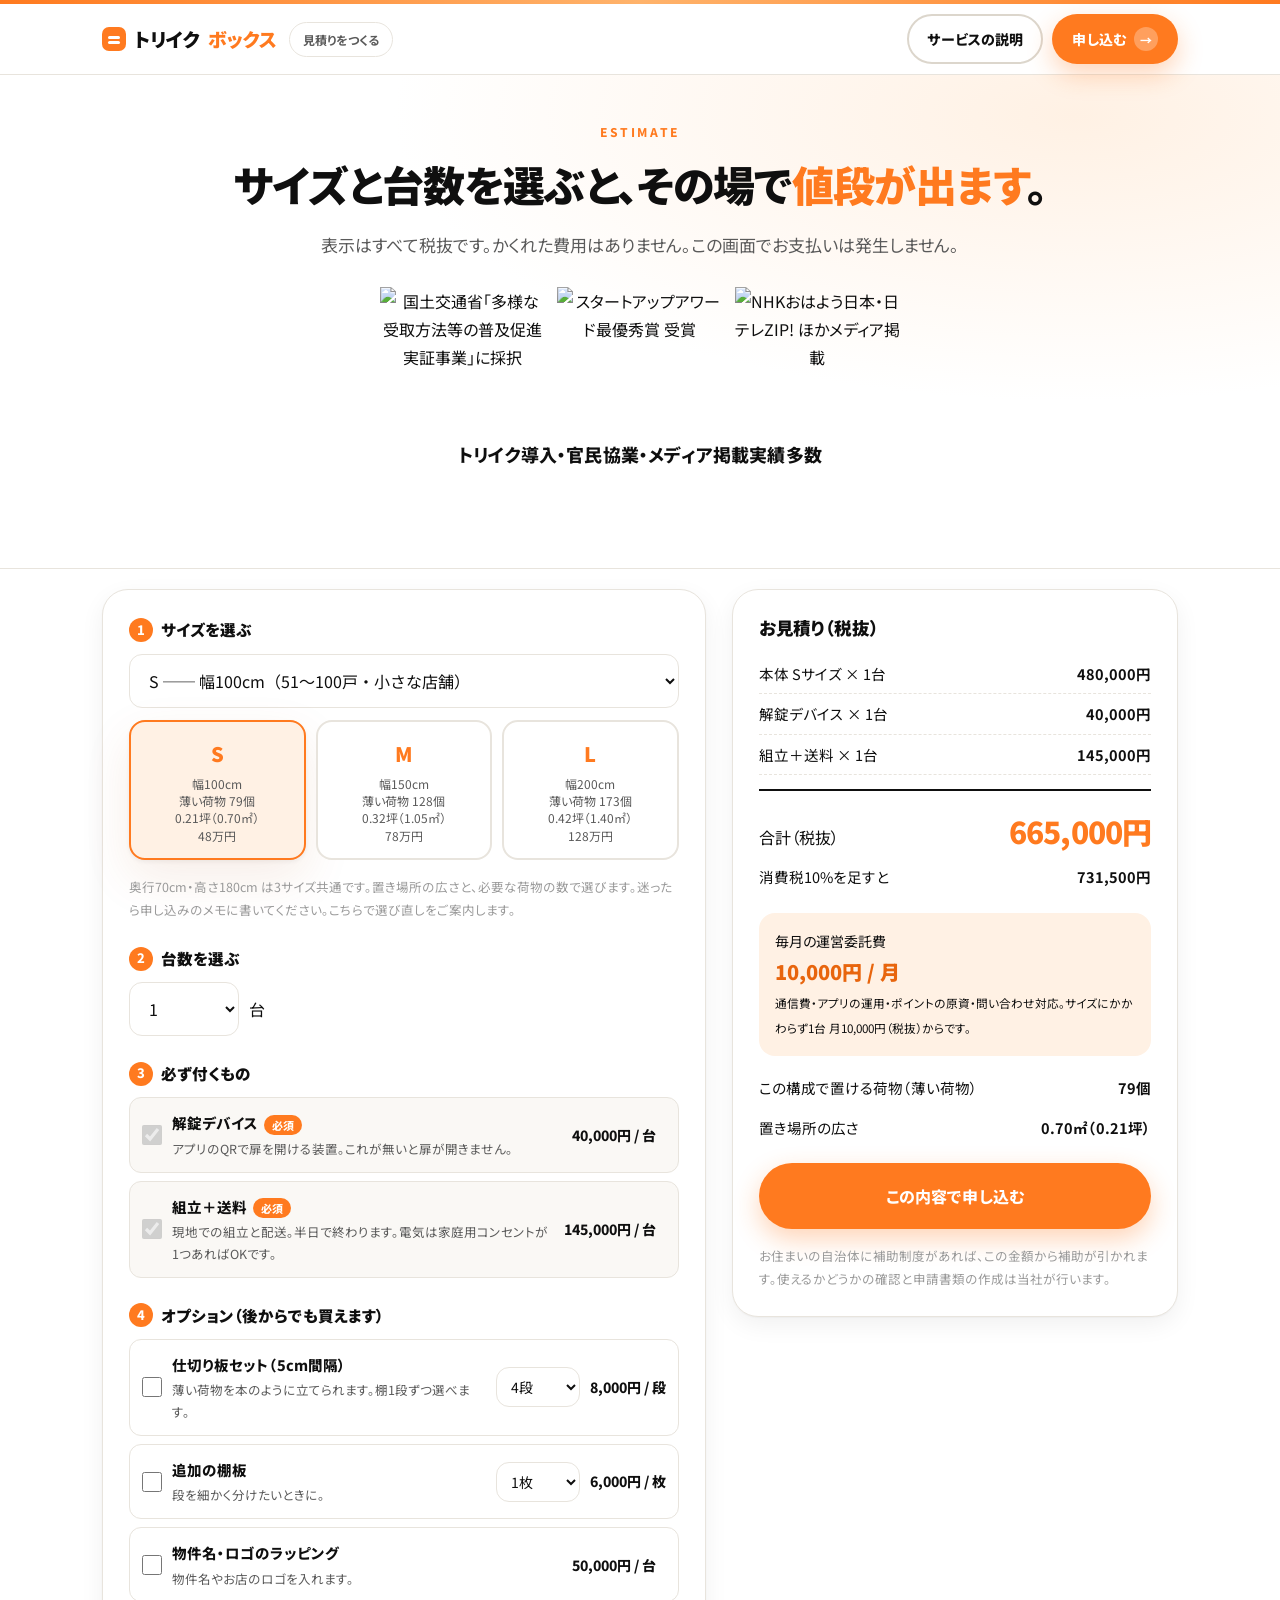
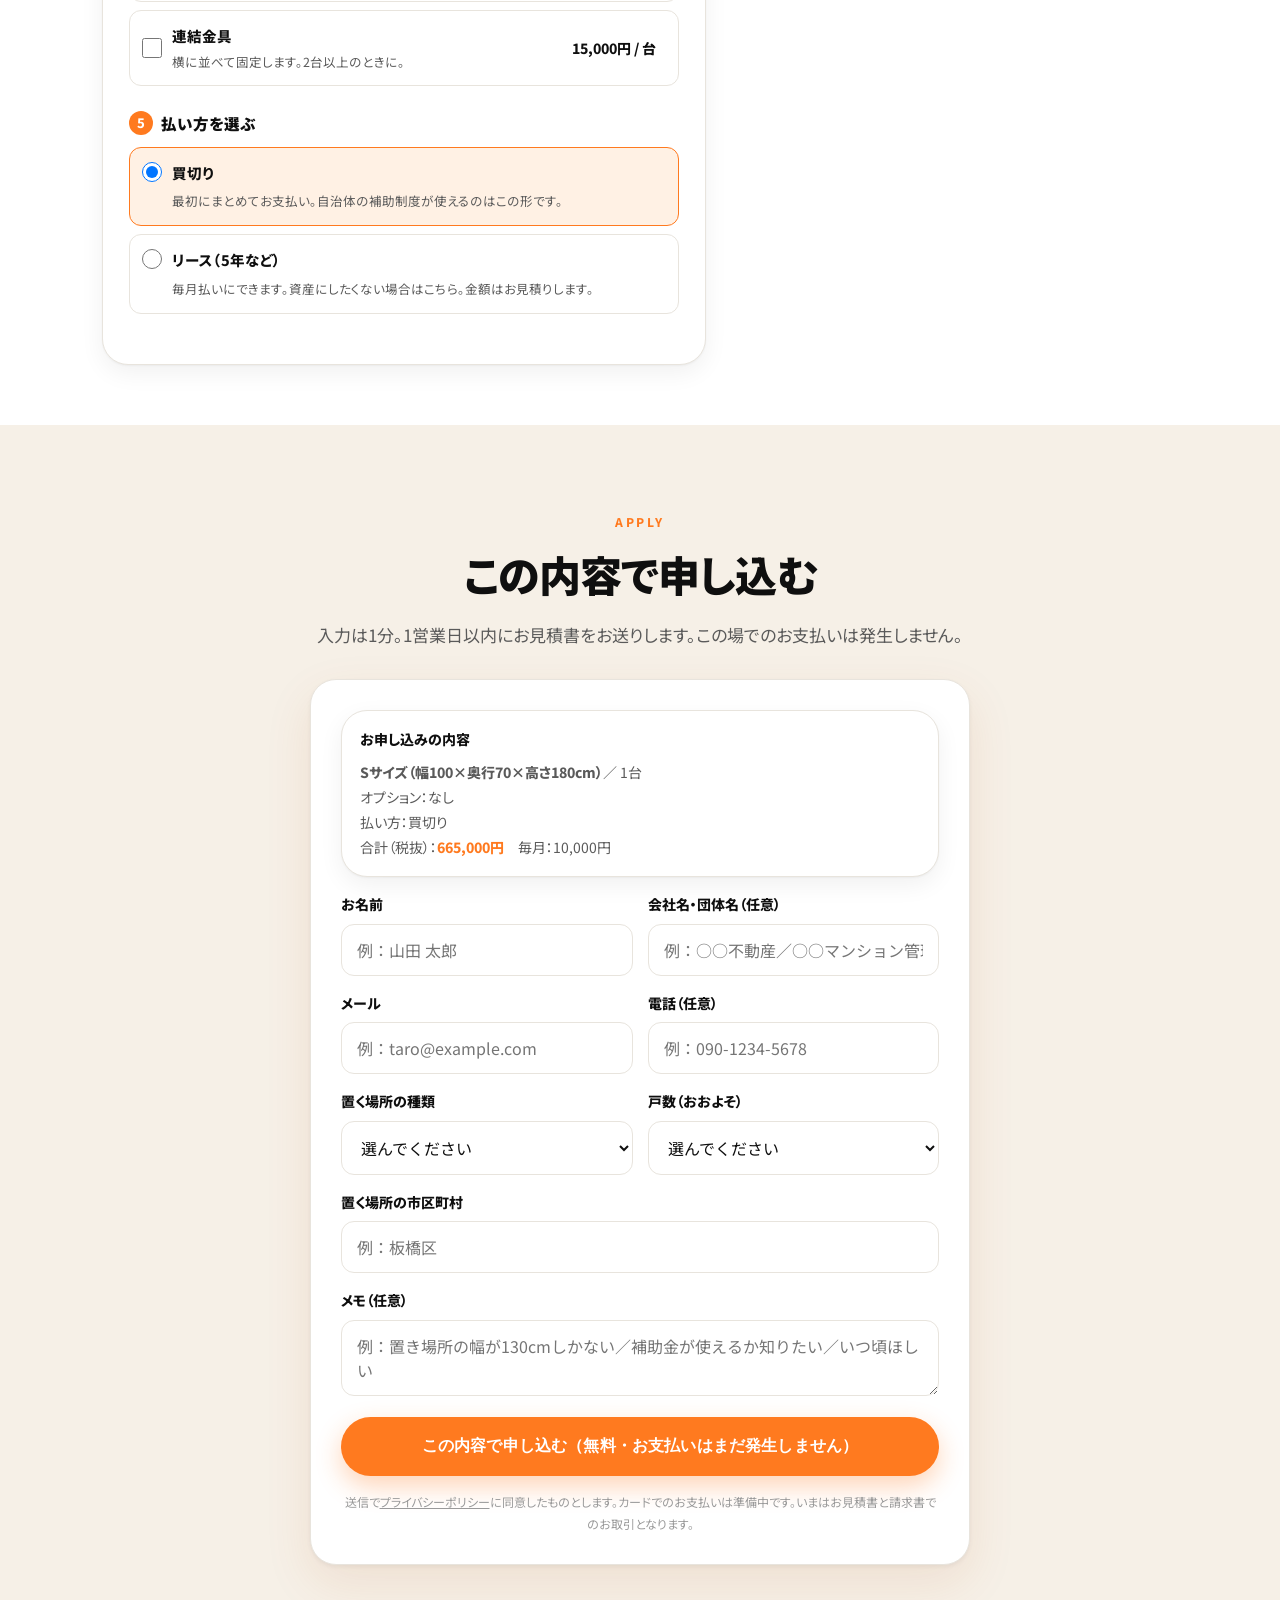
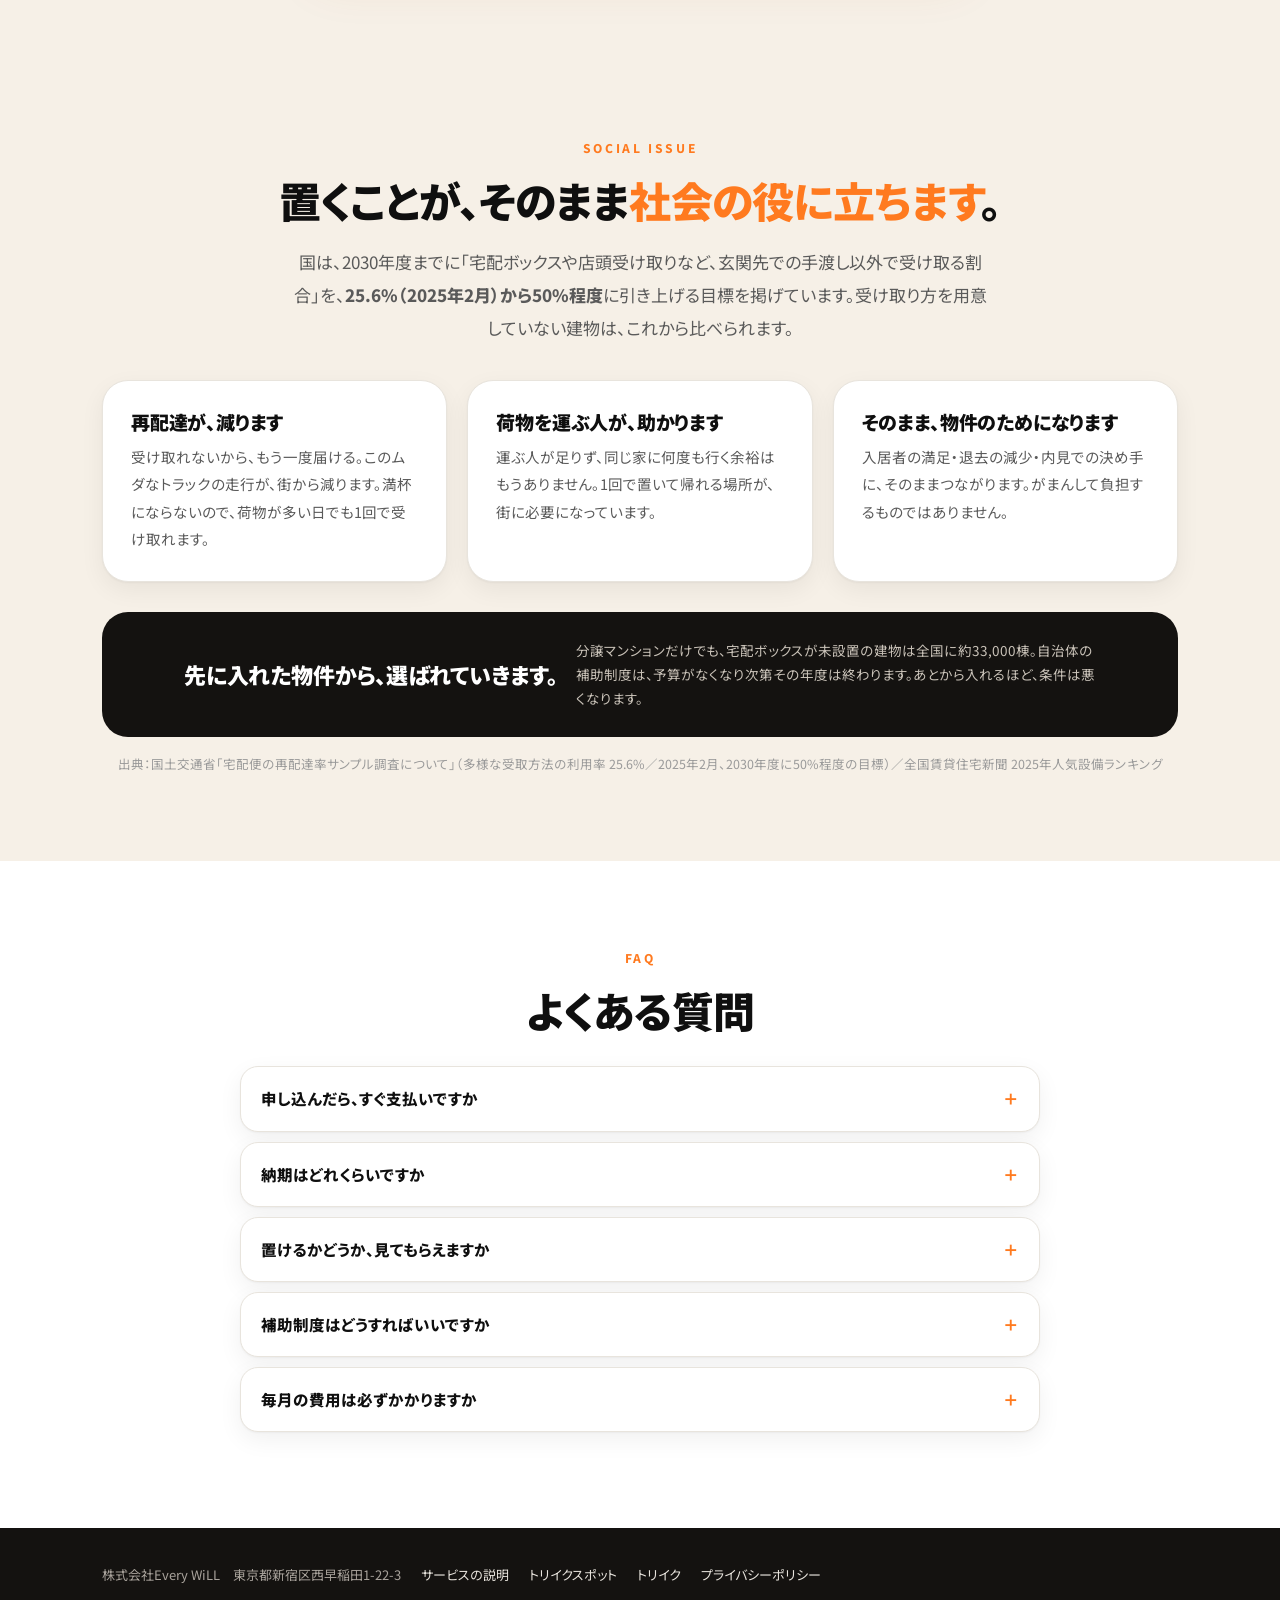
==== commit eff33940: "v4.1：ロゴをカラーに戻す・ECサイトにもロゴ流し・社会課題と「取り残される」訴求を追加" ====
--- a/order.html
+++ b/order.html
@@ -16,7 +16,7 @@
 <link rel="preconnect" href="https://fonts.googleapis.com">
 <link rel="preconnect" href="https://fonts.gstatic.com" crossorigin>
 <link href="https://fonts.googleapis.com/css2?family=Noto+Sans+JP:wght@400;500;700;900&display=swap" rel="stylesheet">
-<link rel="stylesheet" href="style.css?v=40">
+<link rel="stylesheet" href="style.css?v=41">
 <style>
 .shop{display:grid;grid-template-columns:1.15fr .85fr;gap:26px;align-items:start}
 @media(max-width:900px){.shop{grid-template-columns:1fr}}
@@ -87,6 +87,12 @@
   </div>
 </div></section>
 
+<!-- ============ LOGOS ============ -->
+<section class="logos" style="padding:24px 0 30px">
+  <p class="cap">トリイク導入・官民協業・メディア掲載実績多数</p>
+  <div class="marquee"><div class="mtrack"><img src="https://retail.toriiku-jp.com/img/result1.webp" alt="" loading="lazy"><img src="https://retail.toriiku-jp.com/img/result2.webp" alt="" loading="lazy"><img src="https://retail.toriiku-jp.com/img/result3.webp" alt="" loading="lazy"><img src="https://retail.toriiku-jp.com/img/result4.webp" alt="" loading="lazy"><img src="https://retail.toriiku-jp.com/img/result5.webp" alt="" loading="lazy"><img src="https://retail.toriiku-jp.com/img/result31.webp" alt="" loading="lazy"><img src="https://retail.toriiku-jp.com/img/result6.webp" alt="" loading="lazy"><img src="https://retail.toriiku-jp.com/img/result7.webp" alt="" loading="lazy"><img src="https://retail.toriiku-jp.com/img/result8.webp" alt="" loading="lazy"><img src="https://retail.toriiku-jp.com/img/result9.webp" alt="" loading="lazy"><img src="https://retail.toriiku-jp.com/img/result10.webp" alt="" loading="lazy"><img src="https://retail.toriiku-jp.com/img/result11.webp" alt="" loading="lazy"><img src="https://retail.toriiku-jp.com/img/result16.webp" alt="" loading="lazy"><img src="https://retail.toriiku-jp.com/img/result23.webp" alt="" loading="lazy"><img src="https://retail.toriiku-jp.com/img/result24.webp" alt="" loading="lazy"><img src="https://retail.toriiku-jp.com/img/result25.webp" alt="" loading="lazy"><img src="https://retail.toriiku-jp.com/img/result26.webp" alt="" loading="lazy"><img src="https://retail.toriiku-jp.com/img/result27.webp" alt="" loading="lazy"><img src="https://retail.toriiku-jp.com/img/result28.webp" alt="" loading="lazy"><img src="https://retail.toriiku-jp.com/img/result29.webp" alt="" loading="lazy"><img src="https://retail.toriiku-jp.com/img/result30.webp" alt="" loading="lazy"></div><div class="mtrack" aria-hidden="true"><img src="https://retail.toriiku-jp.com/img/result1.webp" alt="" loading="lazy"><img src="https://retail.toriiku-jp.com/img/result2.webp" alt="" loading="lazy"><img src="https://retail.toriiku-jp.com/img/result3.webp" alt="" loading="lazy"><img src="https://retail.toriiku-jp.com/img/result4.webp" alt="" loading="lazy"><img src="https://retail.toriiku-jp.com/img/result5.webp" alt="" loading="lazy"><img src="https://retail.toriiku-jp.com/img/result31.webp" alt="" loading="lazy"><img src="https://retail.toriiku-jp.com/img/result6.webp" alt="" loading="lazy"><img src="https://retail.toriiku-jp.com/img/result7.webp" alt="" loading="lazy"><img src="https://retail.toriiku-jp.com/img/result8.webp" alt="" loading="lazy"><img src="https://retail.toriiku-jp.com/img/result9.webp" alt="" loading="lazy"><img src="https://retail.toriiku-jp.com/img/result10.webp" alt="" loading="lazy"><img src="https://retail.toriiku-jp.com/img/result11.webp" alt="" loading="lazy"><img src="https://retail.toriiku-jp.com/img/result16.webp" alt="" loading="lazy"><img src="https://retail.toriiku-jp.com/img/result23.webp" alt="" loading="lazy"><img src="https://retail.toriiku-jp.com/img/result24.webp" alt="" loading="lazy"><img src="https://retail.toriiku-jp.com/img/result25.webp" alt="" loading="lazy"><img src="https://retail.toriiku-jp.com/img/result26.webp" alt="" loading="lazy"><img src="https://retail.toriiku-jp.com/img/result27.webp" alt="" loading="lazy"><img src="https://retail.toriiku-jp.com/img/result28.webp" alt="" loading="lazy"><img src="https://retail.toriiku-jp.com/img/result29.webp" alt="" loading="lazy"><img src="https://retail.toriiku-jp.com/img/result30.webp" alt="" loading="lazy"></div></div>
+</section>
+
 <section style="padding:20px 0 60px"><div class="wrap">
 <div class="shop">
 
@@ -191,6 +197,22 @@
   </div>
 </div></section>
 
+<section class="cream"><div class="wrap center">
+  <span class="eyebrow">Social issue</span>
+  <h2>置くことが、そのまま<br class="sp"><em>社会の役に立ちます</em>。</h2>
+  <p class="lead">国は、2030年度までに「宅配ボックスや店頭受け取りなど、玄関先での手渡し以外で受け取る割合」を、<b>25.6%（2025年2月）から50%程度</b>に引き上げる目標を掲げています。受け取り方を用意していない建物は、これから比べられます。</p>
+  <div class="grid3">
+    <div class="feat"><h3>再配達が、減ります</h3><p>受け取れないから、もう一度届ける。このムダなトラックの走行が、街から減ります。満杯にならないので、荷物が多い日でも1回で受け取れます。</p></div>
+    <div class="feat"><h3>荷物を運ぶ人が、助かります</h3><p>運ぶ人が足りず、同じ家に何度も行く余裕はもうありません。1回で置いて帰れる場所が、街に必要になっています。</p></div>
+    <div class="feat"><h3>そのまま、物件のためになります</h3><p>入居者の満足・退去の減少・内見での決め手に、そのままつながります。がまんして負担するものではありません。</p></div>
+  </div>
+  <div class="urg">
+    <b>先に入れた物件から、<br class="sp">選ばれていきます。</b>
+    <span>分譲マンションだけでも、宅配ボックスが未設置の建物は全国に約33,000棟。自治体の補助制度は、予算がなくなり次第その年度は終わります。あとから入れるほど、条件は悪くなります。</span>
+  </div>
+  <p class="fine">出典：国土交通省「宅配便の再配達率サンプル調査について」（多様な受取方法の利用率 25.6%／2025年2月、2030年度に50%程度の目標）／全国賃貸住宅新聞 2025年人気設備ランキング</p>
+</div></section>
+
 <section><div class="wrap center">
   <span class="eyebrow">FAQ</span>
   <h2>よくある質問</h2>
@@ -209,7 +231,7 @@
 
 <div class="sticky"><div class="in"><a class="btn btn-p" href="#order" data-ev="cta_sticky_order">この内容で申し込む</a><a class="btn btn-o" href="index.html#book" data-ev="cta_sticky_book">相談する</a></div></div>
 
-<script src="box.js?v=40"></script>
+<script src="box.js?v=41"></script>
 <script>
 (function(){
   var S=window.TB.SIZES, yen=window.TB.yen;
--- a/style.css
+++ b/style.css
@@ -86,8 +86,7 @@
 .marquee{display:flex;overflow:hidden;mask-image:linear-gradient(90deg,transparent,#000 7%,#000 93%,transparent);-webkit-mask-image:linear-gradient(90deg,transparent,#000 7%,#000 93%,transparent)}
 .mtrack{display:flex;align-items:center;gap:46px;padding-right:46px;flex:none;animation:mv 46s linear infinite}
 .marquee:hover .mtrack{animation-play-state:paused}
-.mtrack img{height:44px;width:auto;max-width:none;object-fit:contain;filter:grayscale(1);opacity:.72;transition:.2s}
-.mtrack img:hover{filter:none;opacity:1}
+.mtrack img{height:46px;width:auto;max-width:none;object-fit:contain;opacity:1}
 @keyframes mv{from{transform:translateX(0)}to{transform:translateX(-100%)}}
 @media(max-width:700px){.mtrack img{height:32px}.mtrack{gap:30px;padding-right:30px}}
 @media(prefers-reduced-motion:reduce){.mtrack{animation:none}}
@@ -237,6 +236,11 @@
 .sticky .btn{flex:1;padding:15px 10px;font-size:15px}
 @media(max-width:880px){.sticky{display:block}body{padding-bottom:80px}}
 
+/* ---------- urgency bar ---------- */
+.urg{margin-top:30px;background:#141210;color:#fff;border-radius:var(--r2);padding:26px 28px;display:flex;gap:18px;align-items:center;justify-content:center;flex-wrap:wrap;text-align:left}
+.urg b{font-size:clamp(17px,2.6vw,22px);font-weight:900;letter-spacing:-.01em}
+.urg span{color:#c9c2b8;font-size:13.5px;line-height:1.8;max-width:520px}
+
 /* ---------- misc ---------- */
 .ribbon{background:#141210;color:#e0dbd3;font-size:13px;padding:16px 0}
 .ribbon .wrap{display:flex;gap:10px 30px;flex-wrap:wrap;justify-content:center;align-items:center}
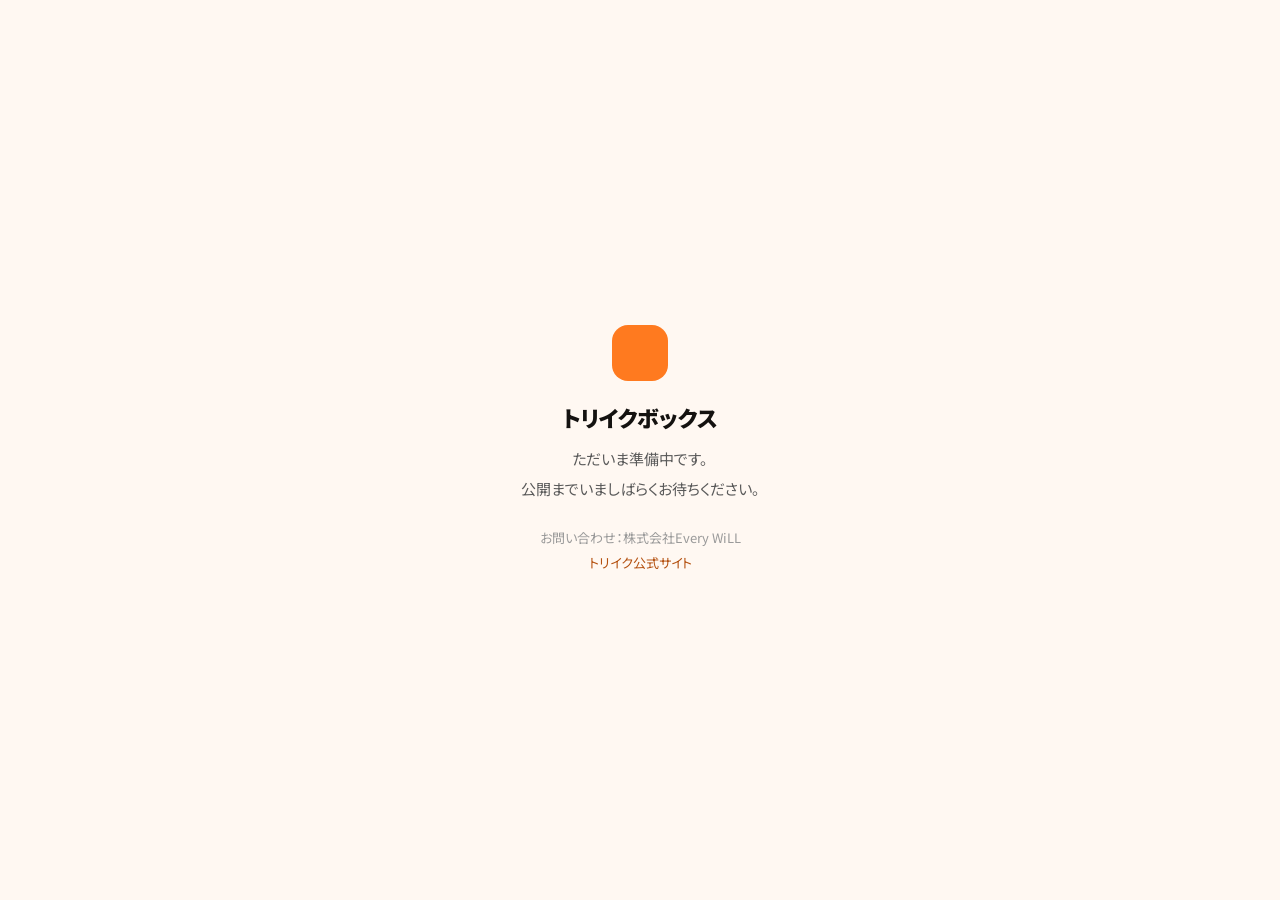
==== commit 170de7aa: "hikoukai stop" ====
--- a/order.html
+++ b/order.html
@@ -13,10 +13,32 @@
 <meta property="og:url" content="https://toriiku-jp.com/toriiku-box/order.html">
 <meta property="og:image" content="https://toriiku-jp.com/toriiku-box/box_render_1200.jpg">
 <meta name="twitter:card" content="summary_large_image">
+<meta name="robots" content="noindex,nofollow,noarchive">
+<script>
+/* 2026-09-13 社長指示：社長の確認が終わるまで一般公開しない。
+   合言葉つきURL（?preview=everywill2026）でだけ中身が出る。解除は下の2行を消すだけ。 */
+(function(){
+  var KEY='everywill2026', q=new URLSearchParams(location.search), ok=false;
+  try{
+    if(q.get('preview')===KEY||q.get('camp')==='owner-check'){ ok=true; sessionStorage.setItem('tb_prev','1'); }
+    else if(sessionStorage.getItem('tb_prev')==='1'){ ok=true; }
+  }catch(e){ ok = (q.get('preview')===KEY||q.get('camp')==='owner-check'); }
+  if(ok) return;
+  document.addEventListener('DOMContentLoaded',function(){
+    document.body.innerHTML='<div style="min-height:100vh;display:flex;align-items:center;justify-content:center;padding:24px;'+
+      'font-family:\'Noto Sans JP\',system-ui,sans-serif;background:#FFF8F2;text-align:center">'+
+      '<div><div style="width:56px;height:56px;border-radius:16px;background:#FF7A1F;margin:0 auto 22px"></div>'+
+      '<h1 style="font-size:22px;font-weight:900;color:#141210;margin:0 0 12px">トリイクボックス</h1>'+
+      '<p style="color:#5a5a5a;font-size:15px;line-height:2;margin:0 0 22px">ただいま準備中です。<br>公開までいましばらくお待ちください。</p>'+
+      '<p style="color:#9a9a9a;font-size:13px;line-height:1.9;margin:0">お問い合わせ：株式会社Every WiLL<br>'+
+      '<a href="https://toriiku-jp.com/" style="color:#B4500F">トリイク公式サイト</a></p></div></div>';
+  });
+})();
+</script>
 <link rel="preconnect" href="https://fonts.googleapis.com">
 <link rel="preconnect" href="https://fonts.gstatic.com" crossorigin>
 <link href="https://fonts.googleapis.com/css2?family=Noto+Sans+JP:wght@400;500;700;900&display=swap" rel="stylesheet">
-<link rel="stylesheet" href="style.css?v=41">
+<link rel="stylesheet" href="style.css?v=44">
 <style>
 .shop{display:grid;grid-template-columns:1.15fr .85fr;gap:26px;align-items:start}
 @media(max-width:900px){.shop{grid-template-columns:1fr}}
@@ -193,7 +215,10 @@
   <div class="thanks" id="thanks" hidden>
     <h3 style="font-size:22px;margin-bottom:8px">お申し込みをお受けしました。</h3>
     <p class="lead" style="margin:0 auto 16px">1営業日以内に、お見積書と納期をメールでお送りします。</p>
-    <a class="btn btn-o" href="index.html#book" data-ev="cta_thanks">30分の相談を予約する</a>
+    <div class="cta" style="justify-content:center">
+      <a class="btn btn-p" href="https://toriiku-jp.com/toriiku-box/toriiku-box-guide.pdf" target="_blank" rel="noopener" data-ev="cta_pdf_thanks">先に資料（PDF）を見る<span class="ar">→</span></a>
+      <a class="btn btn-o" href="index.html#book" data-ev="cta_thanks">30分の相談を予約する</a>
+    </div>
   </div>
 </div></section>
 
@@ -231,7 +256,7 @@
 
 <div class="sticky"><div class="in"><a class="btn btn-p" href="#order" data-ev="cta_sticky_order">この内容で申し込む</a><a class="btn btn-o" href="index.html#book" data-ev="cta_sticky_book">相談する</a></div></div>
 
-<script src="box.js?v=41"></script>
+<script src="box.js?v=44"></script>
 <script>
 (function(){
   var S=window.TB.SIZES, yen=window.TB.yen;
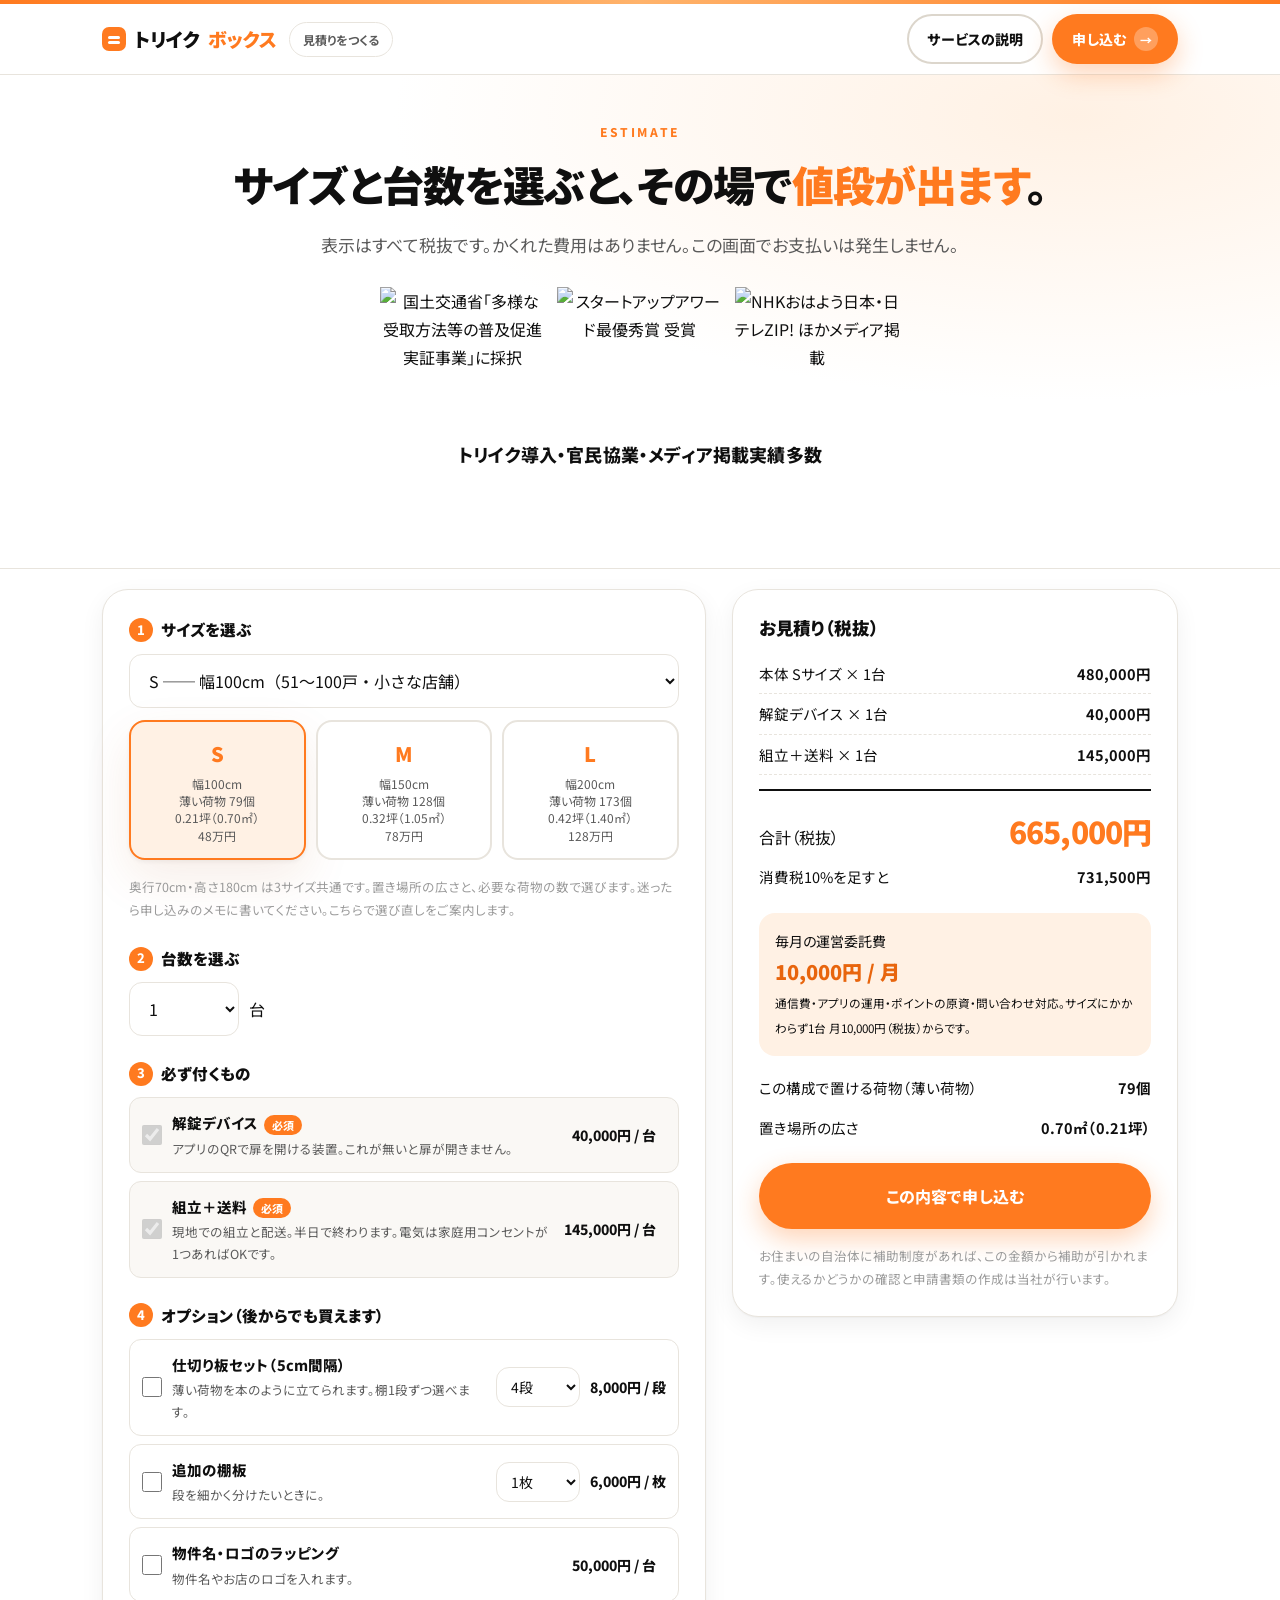
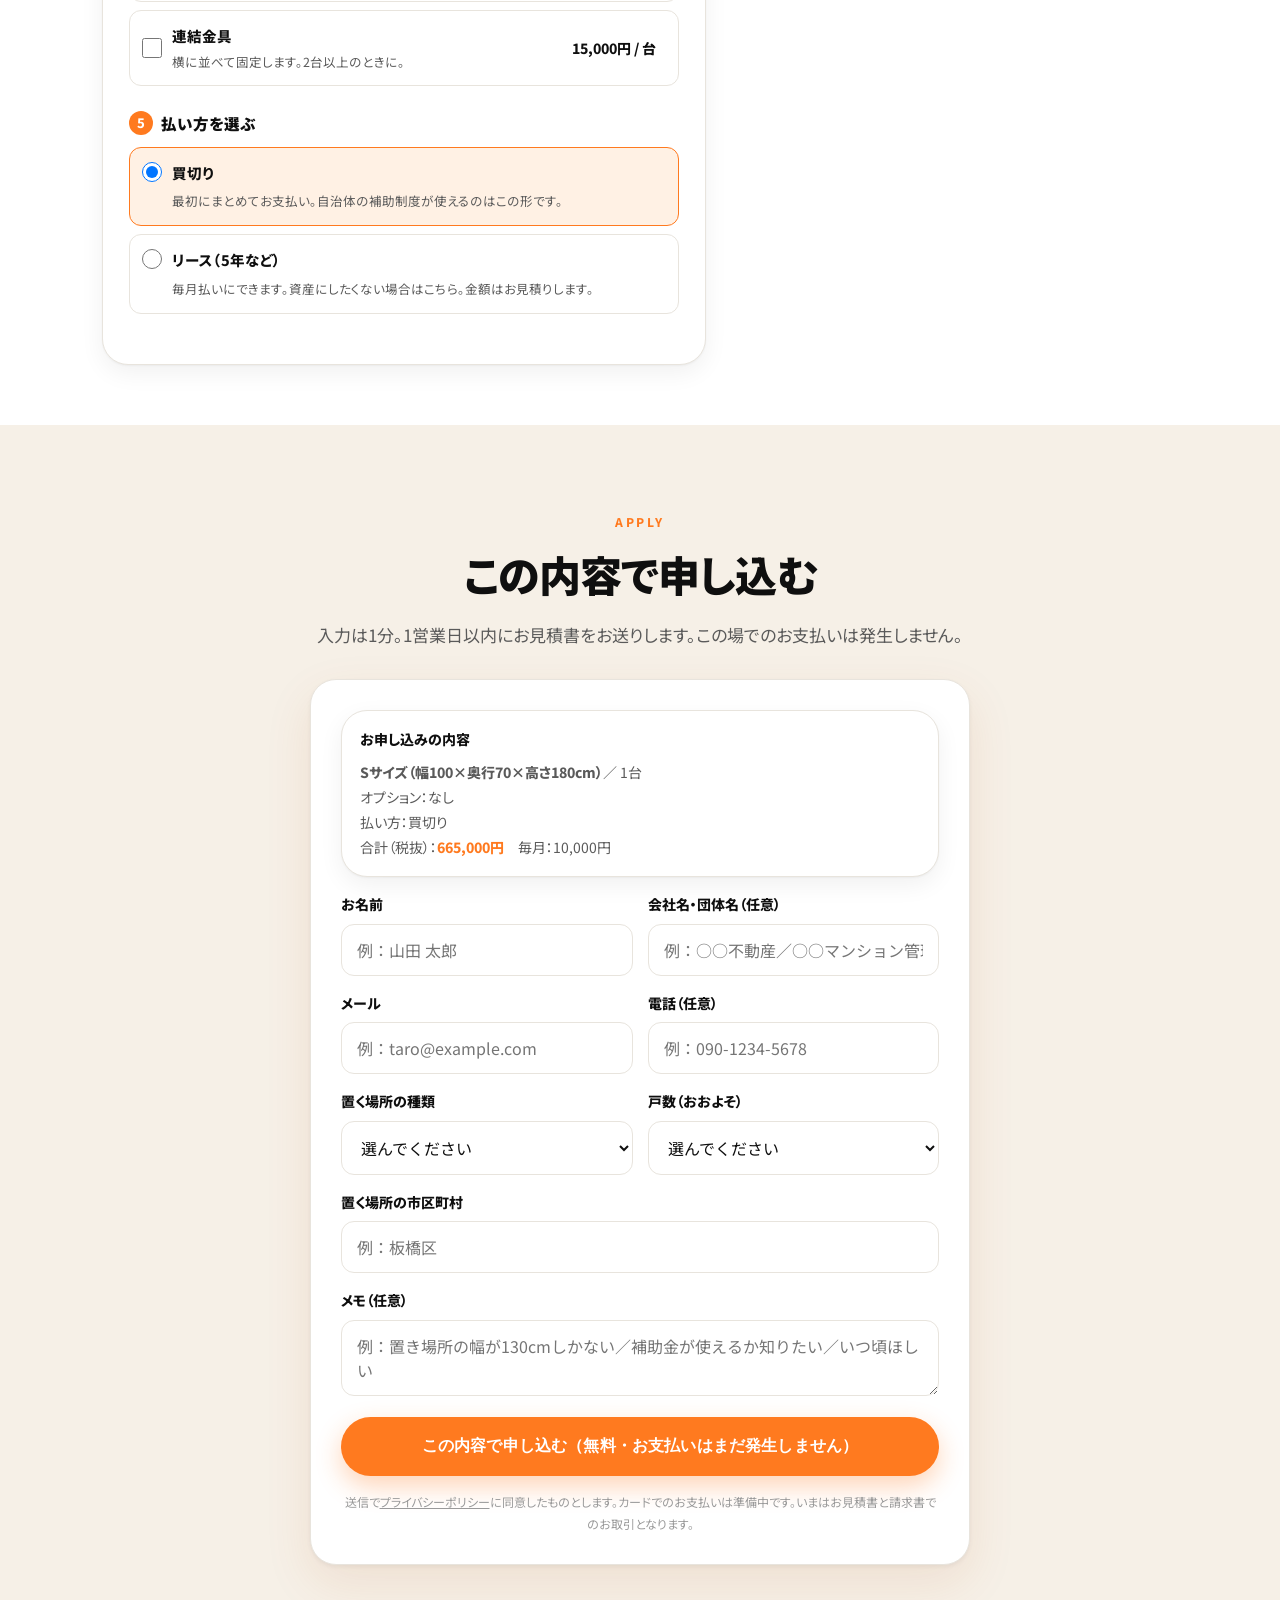
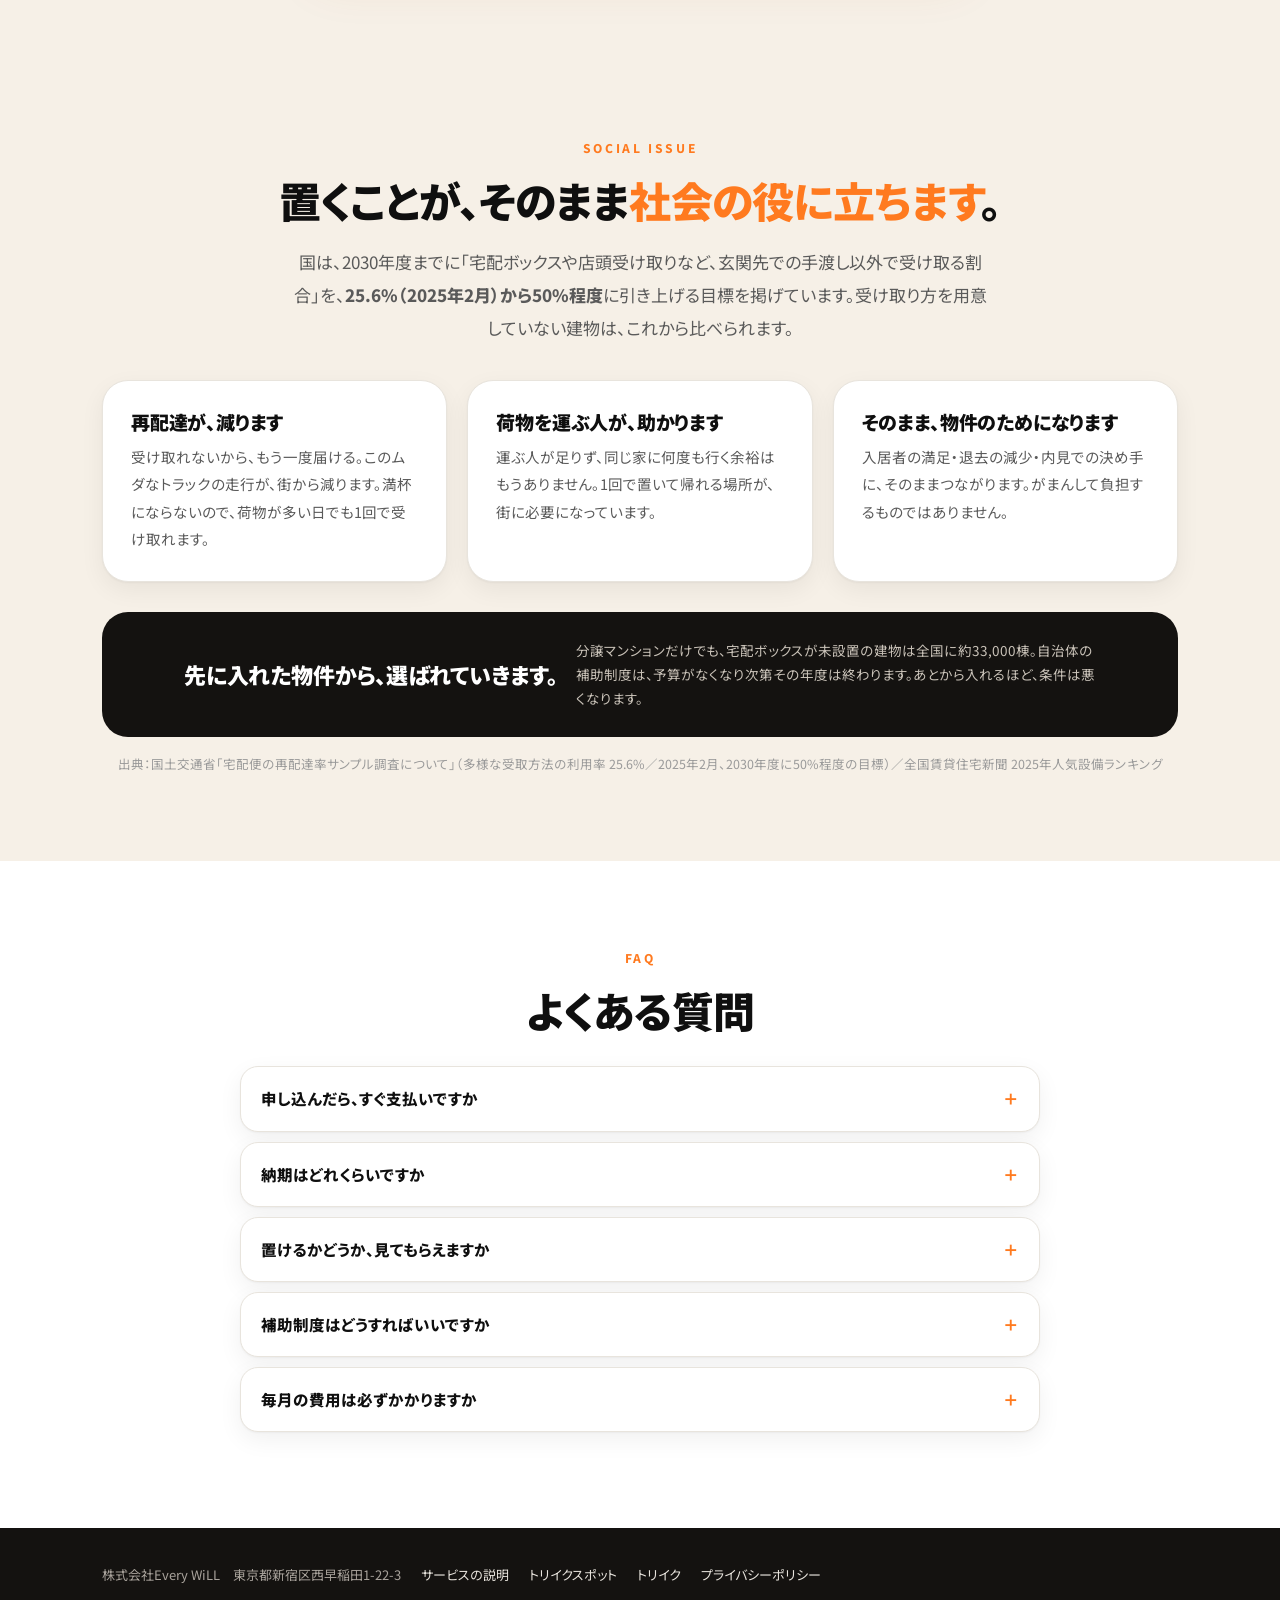
==== commit 44c55615: "kokai modosu" ====
--- a/order.html
+++ b/order.html
@@ -13,32 +13,10 @@
 <meta property="og:url" content="https://toriiku-jp.com/toriiku-box/order.html">
 <meta property="og:image" content="https://toriiku-jp.com/toriiku-box/box_render_1200.jpg">
 <meta name="twitter:card" content="summary_large_image">
-<meta name="robots" content="noindex,nofollow,noarchive">
-<script>
-/* 2026-09-13 社長指示：社長の確認が終わるまで一般公開しない。
-   合言葉つきURL（?preview=everywill2026）でだけ中身が出る。解除は下の2行を消すだけ。 */
-(function(){
-  var KEY='everywill2026', q=new URLSearchParams(location.search), ok=false;
-  try{
-    if(q.get('preview')===KEY||q.get('camp')==='owner-check'){ ok=true; sessionStorage.setItem('tb_prev','1'); }
-    else if(sessionStorage.getItem('tb_prev')==='1'){ ok=true; }
-  }catch(e){ ok = (q.get('preview')===KEY||q.get('camp')==='owner-check'); }
-  if(ok) return;
-  document.addEventListener('DOMContentLoaded',function(){
-    document.body.innerHTML='<div style="min-height:100vh;display:flex;align-items:center;justify-content:center;padding:24px;'+
-      'font-family:\'Noto Sans JP\',system-ui,sans-serif;background:#FFF8F2;text-align:center">'+
-      '<div><div style="width:56px;height:56px;border-radius:16px;background:#FF7A1F;margin:0 auto 22px"></div>'+
-      '<h1 style="font-size:22px;font-weight:900;color:#141210;margin:0 0 12px">トリイクボックス</h1>'+
-      '<p style="color:#5a5a5a;font-size:15px;line-height:2;margin:0 0 22px">ただいま準備中です。<br>公開までいましばらくお待ちください。</p>'+
-      '<p style="color:#9a9a9a;font-size:13px;line-height:1.9;margin:0">お問い合わせ：株式会社Every WiLL<br>'+
-      '<a href="https://toriiku-jp.com/" style="color:#B4500F">トリイク公式サイト</a></p></div></div>';
-  });
-})();
-</script>
 <link rel="preconnect" href="https://fonts.googleapis.com">
 <link rel="preconnect" href="https://fonts.gstatic.com" crossorigin>
 <link href="https://fonts.googleapis.com/css2?family=Noto+Sans+JP:wght@400;500;700;900&display=swap" rel="stylesheet">
-<link rel="stylesheet" href="style.css?v=44">
+<link rel="stylesheet" href="style.css?v=45">
 <style>
 .shop{display:grid;grid-template-columns:1.15fr .85fr;gap:26px;align-items:start}
 @media(max-width:900px){.shop{grid-template-columns:1fr}}
@@ -256,7 +234,7 @@
 
 <div class="sticky"><div class="in"><a class="btn btn-p" href="#order" data-ev="cta_sticky_order">この内容で申し込む</a><a class="btn btn-o" href="index.html#book" data-ev="cta_sticky_book">相談する</a></div></div>
 
-<script src="box.js?v=44"></script>
+<script src="box.js?v=45"></script>
 <script>
 (function(){
   var S=window.TB.SIZES, yen=window.TB.yen;
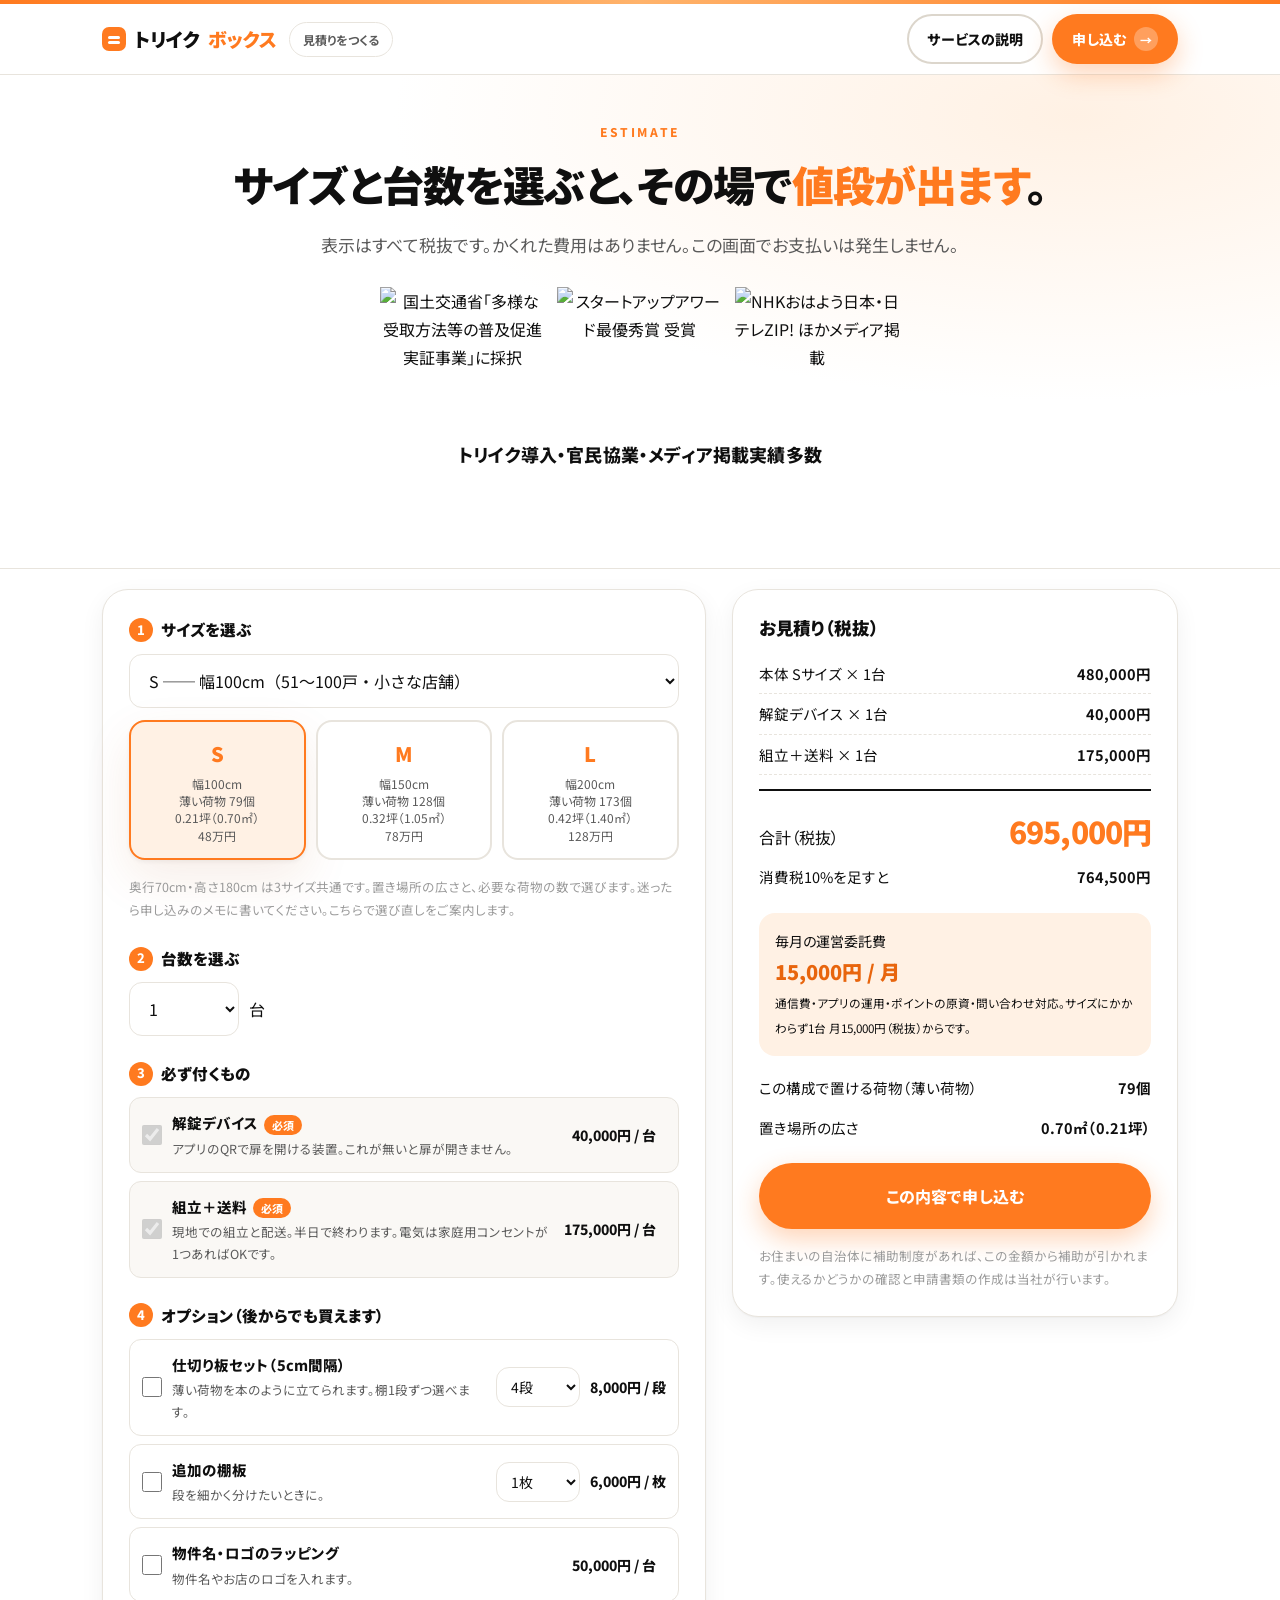
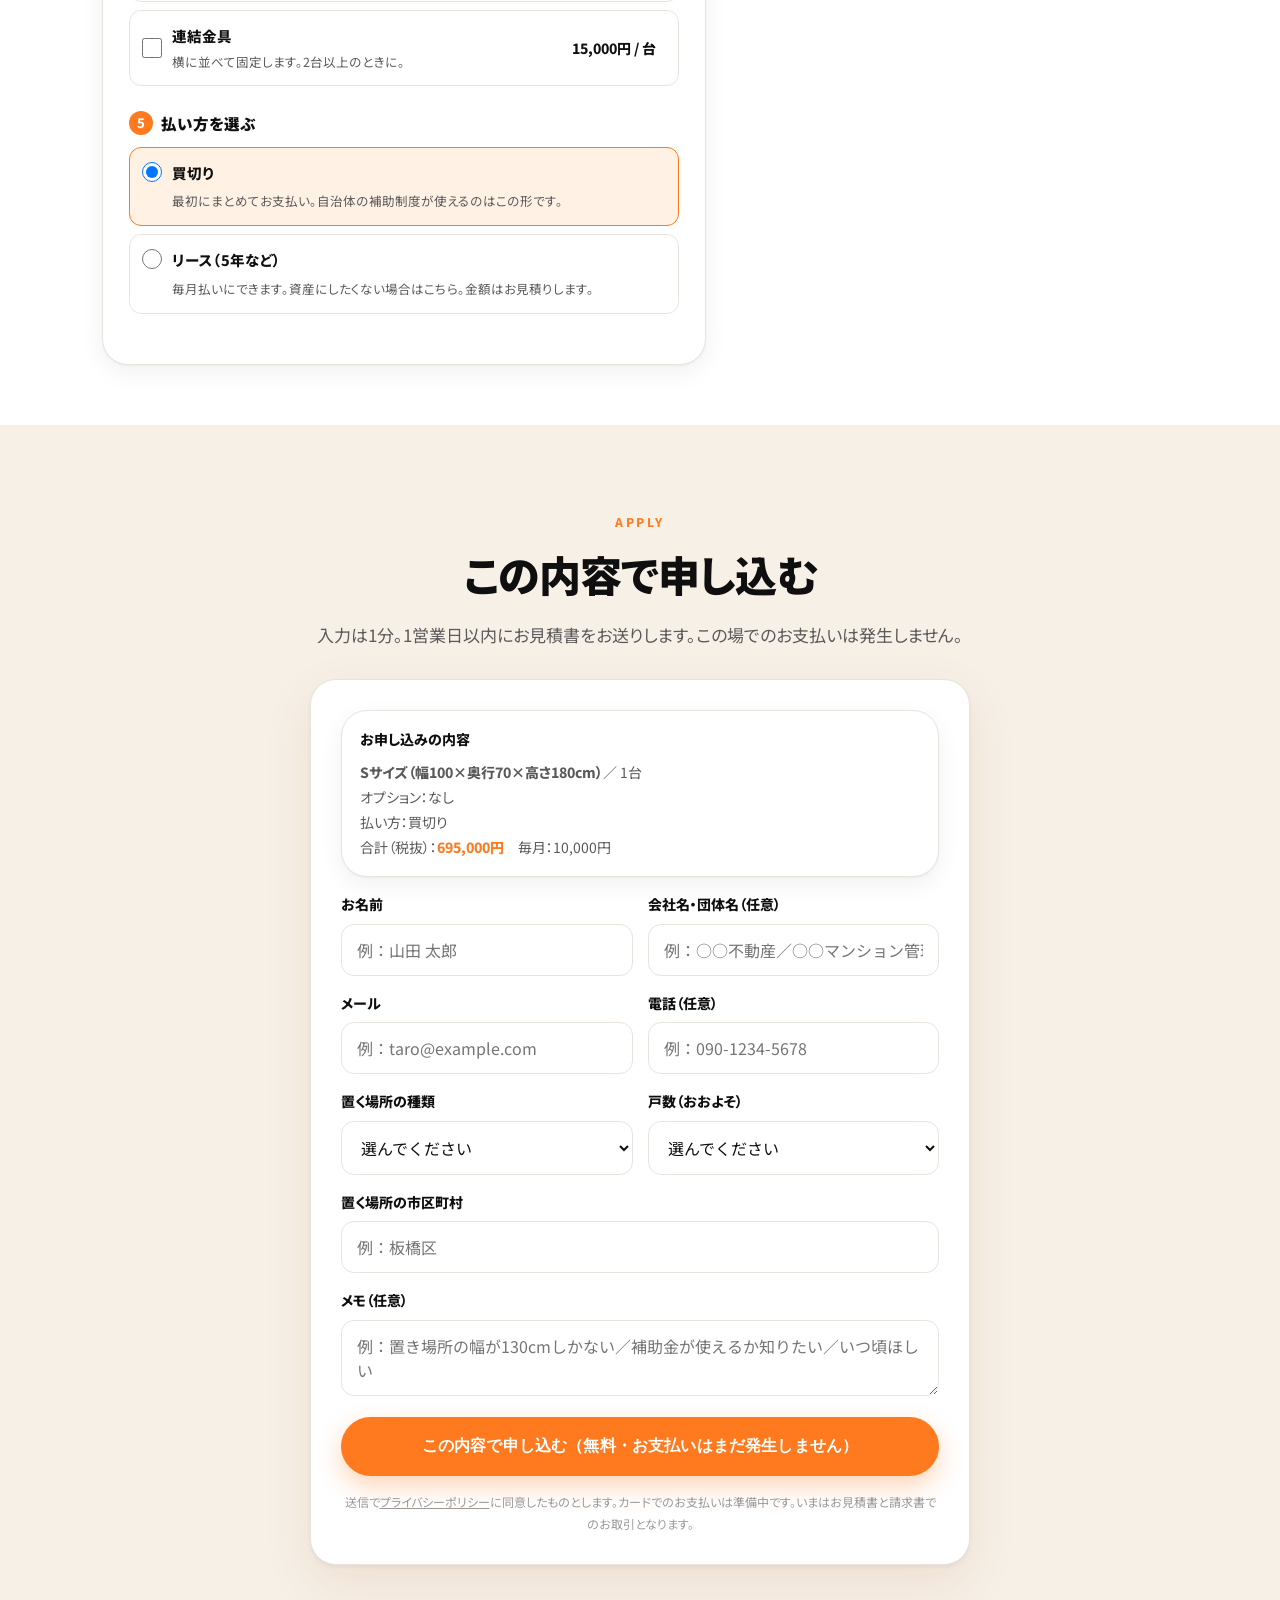
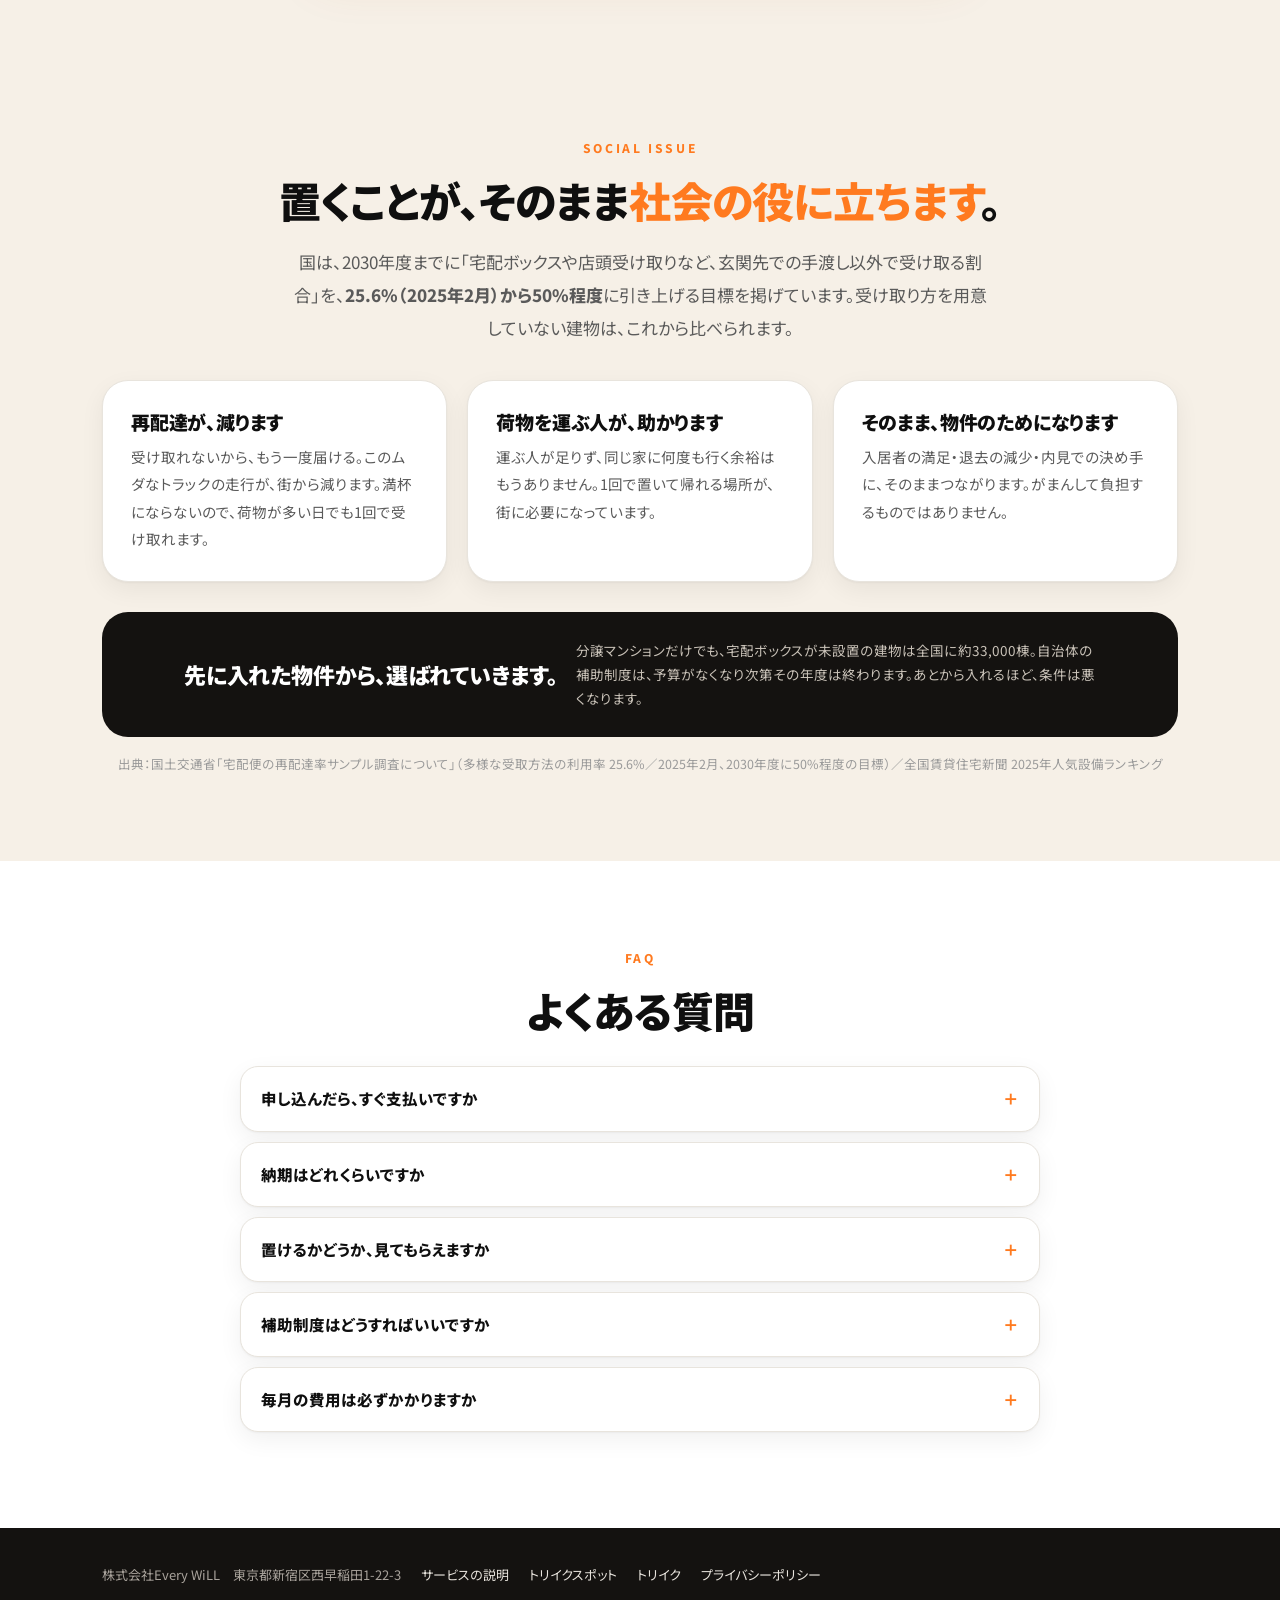
==== commit 20e0cdfe: "nedan kaitei: kumitate 175000, getsugaku 15000" ====
--- a/order.html
+++ b/order.html
@@ -16,7 +16,7 @@
 <link rel="preconnect" href="https://fonts.googleapis.com">
 <link rel="preconnect" href="https://fonts.gstatic.com" crossorigin>
 <link href="https://fonts.googleapis.com/css2?family=Noto+Sans+JP:wght@400;500;700;900&display=swap" rel="stylesheet">
-<link rel="stylesheet" href="style.css?v=45">
+<link rel="stylesheet" href="style.css?v=46">
 <style>
 .shop{display:grid;grid-template-columns:1.15fr .85fr;gap:26px;align-items:start}
 @media(max-width:900px){.shop{grid-template-columns:1fr}}
@@ -124,7 +124,7 @@
       <div class="block">
         <div class="t"><i>3</i>必ず付くもの</div>
         <div class="opt req"><input type="checkbox" checked disabled aria-label="解錠デバイス"><div class="ot"><b>解錠デバイス<span class="badgereq">必須</span></b><small>アプリのQRで扉を開ける装置。これが無いと扉が開きません。</small></div><div class="op">40,000円 / 台</div></div>
-        <div class="opt req"><input type="checkbox" checked disabled aria-label="組立と送料"><div class="ot"><b>組立＋送料<span class="badgereq">必須</span></b><small>現地での組立と配送。半日で終わります。電気は家庭用コンセントが1つあればOKです。</small></div><div class="op">145,000円 / 台</div></div>
+        <div class="opt req"><input type="checkbox" checked disabled aria-label="組立と送料"><div class="ot"><b>組立＋送料<span class="badgereq">必須</span></b><small>現地での組立と配送。半日で終わります。電気は家庭用コンセントが1つあればOKです。</small></div><div class="op">175,000円 / 台</div></div>
       </div>
 
       <div class="block">
@@ -153,7 +153,7 @@
       <div id="lines"></div>
       <div class="sumtot"><span>合計（税抜）</span><b id="total">—</b></div>
       <div class="sumrow" style="border:0"><span>消費税10%を足すと</span><span id="total_tax">—</span></div>
-      <div class="monthly">毎月の運営委託費<br><b id="monthly">—</b><br><small>通信費・アプリの運用・ポイントの原資・問い合わせ対応。サイズにかかわらず1台 月10,000円（税抜）からです。</small></div>
+      <div class="monthly">毎月の運営委託費<br><b id="monthly">—</b><br><small>通信費・アプリの運用・ポイントの原資・問い合わせ対応。サイズにかかわらず1台 月15,000円（税抜）からです。</small></div>
       <div class="sumrow" style="border:0;margin-top:12px"><span>この構成で置ける荷物（薄い荷物）</span><span id="capThin">—</span></div>
       <div class="sumrow" style="border:0"><span>置き場所の広さ</span><span id="capArea">—</span></div>
       <a class="btn btn-p" href="#order" data-ev="cta_sum_order" style="width:100%;margin-top:16px">この内容で申し込む</a>
@@ -224,7 +224,7 @@
     <details><summary>納期はどれくらいですか</summary><p>ご注文から約2か月です。台数が多い場合はご相談ください。</p></details>
     <details><summary>置けるかどうか、見てもらえますか</summary><p>はい。写真を送っていただくか、現地に伺って確認します。費用はかかりません。</p></details>
     <details><summary>補助制度はどうすればいいですか</summary><p>お住まいの自治体に制度があるか、こちらで調べます。申請書類も当社が作ります。対象外の場合もあります。</p></details>
-    <details><summary>毎月の費用は必ずかかりますか</summary><p>はい。アプリで扉を開ける仕組みを動かし続けるための費用です。1台 月10,000円（税抜）からです。</p></details>
+    <details><summary>毎月の費用は必ずかかりますか</summary><p>はい。アプリで扉を開ける仕組みを動かし続けるための費用です。1台 月15,000円（税抜）からです。</p></details>
   </div>
 </div></section>
 
@@ -234,7 +234,7 @@
 
 <div class="sticky"><div class="in"><a class="btn btn-p" href="#order" data-ev="cta_sticky_order">この内容で申し込む</a><a class="btn btn-o" href="index.html#book" data-ev="cta_sticky_book">相談する</a></div></div>
 
-<script src="box.js?v=45"></script>
+<script src="box.js?v=46"></script>
 <script>
 (function(){
   var S=window.TB.SIZES, yen=window.TB.yen;
@@ -260,8 +260,8 @@
     document.querySelectorAll('.sc').forEach(function(c){ c.classList.toggle('on', c.dataset.k===k); });
     var lines=[];
     lines.push(['本体 '+k+'サイズ × '+n+'台', d.price*n]);
-    lines.push(['解錠デバイス × '+n+'台', 40000*n]);
-    lines.push(['組立＋送料 × '+n+'台', 145000*n]);
+    lines.push(['解錠デバイス × '+n+'台', window.TB.OPTS.device.price*n]);
+    lines.push(['組立＋送料 × '+n+'台', window.TB.OPTS.install.price*n]);
     var dv=document.getElementById('o_divider').checked ? (parseInt(document.getElementById('n_divider').value,10)||0) : 0;
     if(dv) lines.push(['仕切り板セット '+dv+'段 × '+n+'台', 8000*dv*n]);
     var sf=document.getElementById('o_shelf').checked ? (parseInt(document.getElementById('n_shelf').value,10)||0) : 0;
@@ -274,12 +274,12 @@
     }).join('');
     document.getElementById('total').textContent=yen(total);
     document.getElementById('total_tax').textContent=yen(Math.round(total*1.1));
-    document.getElementById('monthly').textContent=yen(10000*n)+' / 月';
+    document.getElementById('monthly').textContent=yen(window.TB.MONTHLY*n)+' / 月';
     document.getElementById('capThin').textContent=(d.thin*n).toLocaleString('ja-JP')+'個';
     document.getElementById('capArea').textContent=(d.sqm*n).toFixed(2)+'㎡（'+(d.sqm*n*0.3025).toFixed(2)+'坪）';
     var pay=document.querySelector('input[name=pay]:checked').value;
     document.getElementById('leaseNote').style.display = (pay==='リース')?'block':'none';
-    state={size:k,qty:n,total:total,monthly:10000*n,pay:pay,
+    state={size:k,qty:n,total:total,monthly:window.TB.MONTHLY*n,pay:pay,
       opts:lines.slice(3).map(function(l){return l[0];}).join('／')||'なし'};
     document.getElementById('orderSummary').innerHTML=
       '<b>'+k+'サイズ（幅'+(d.w/10)+'×奥行70×高さ180cm）</b>／ '+n+'台<br>'+
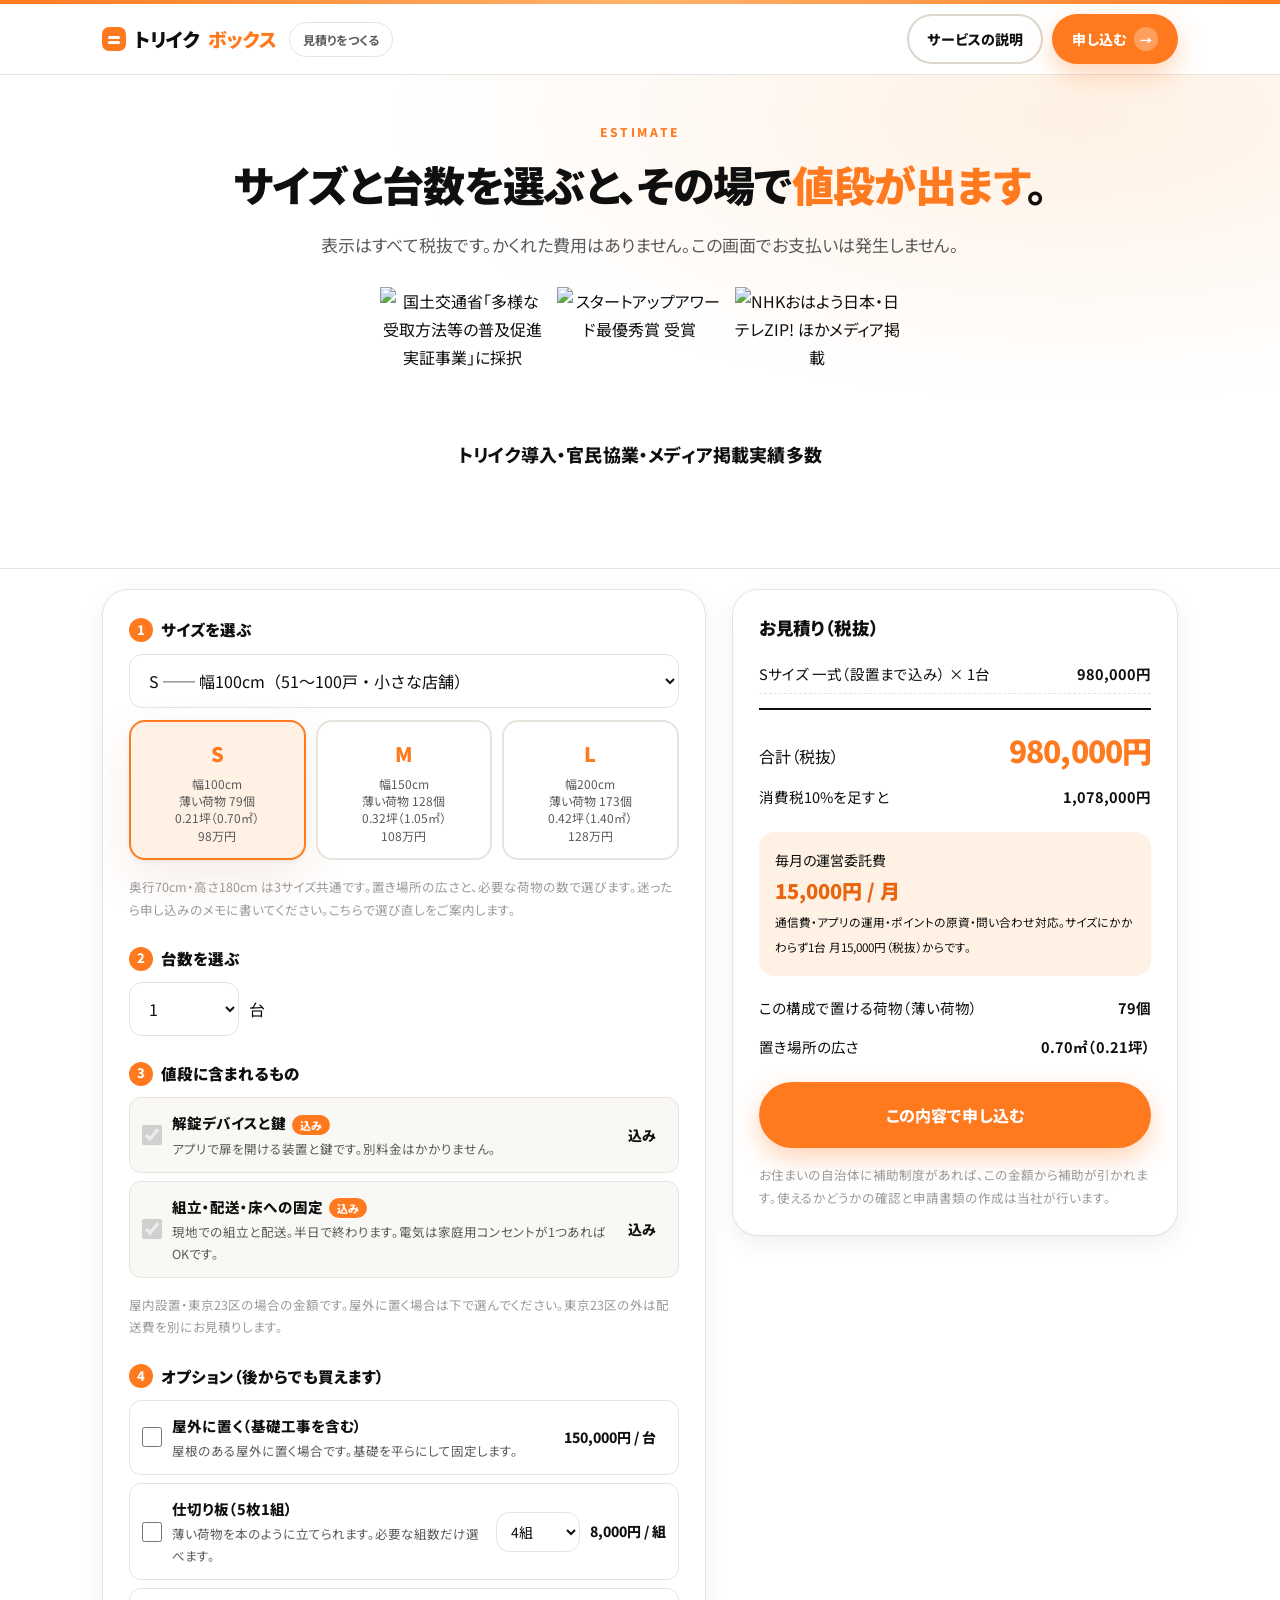
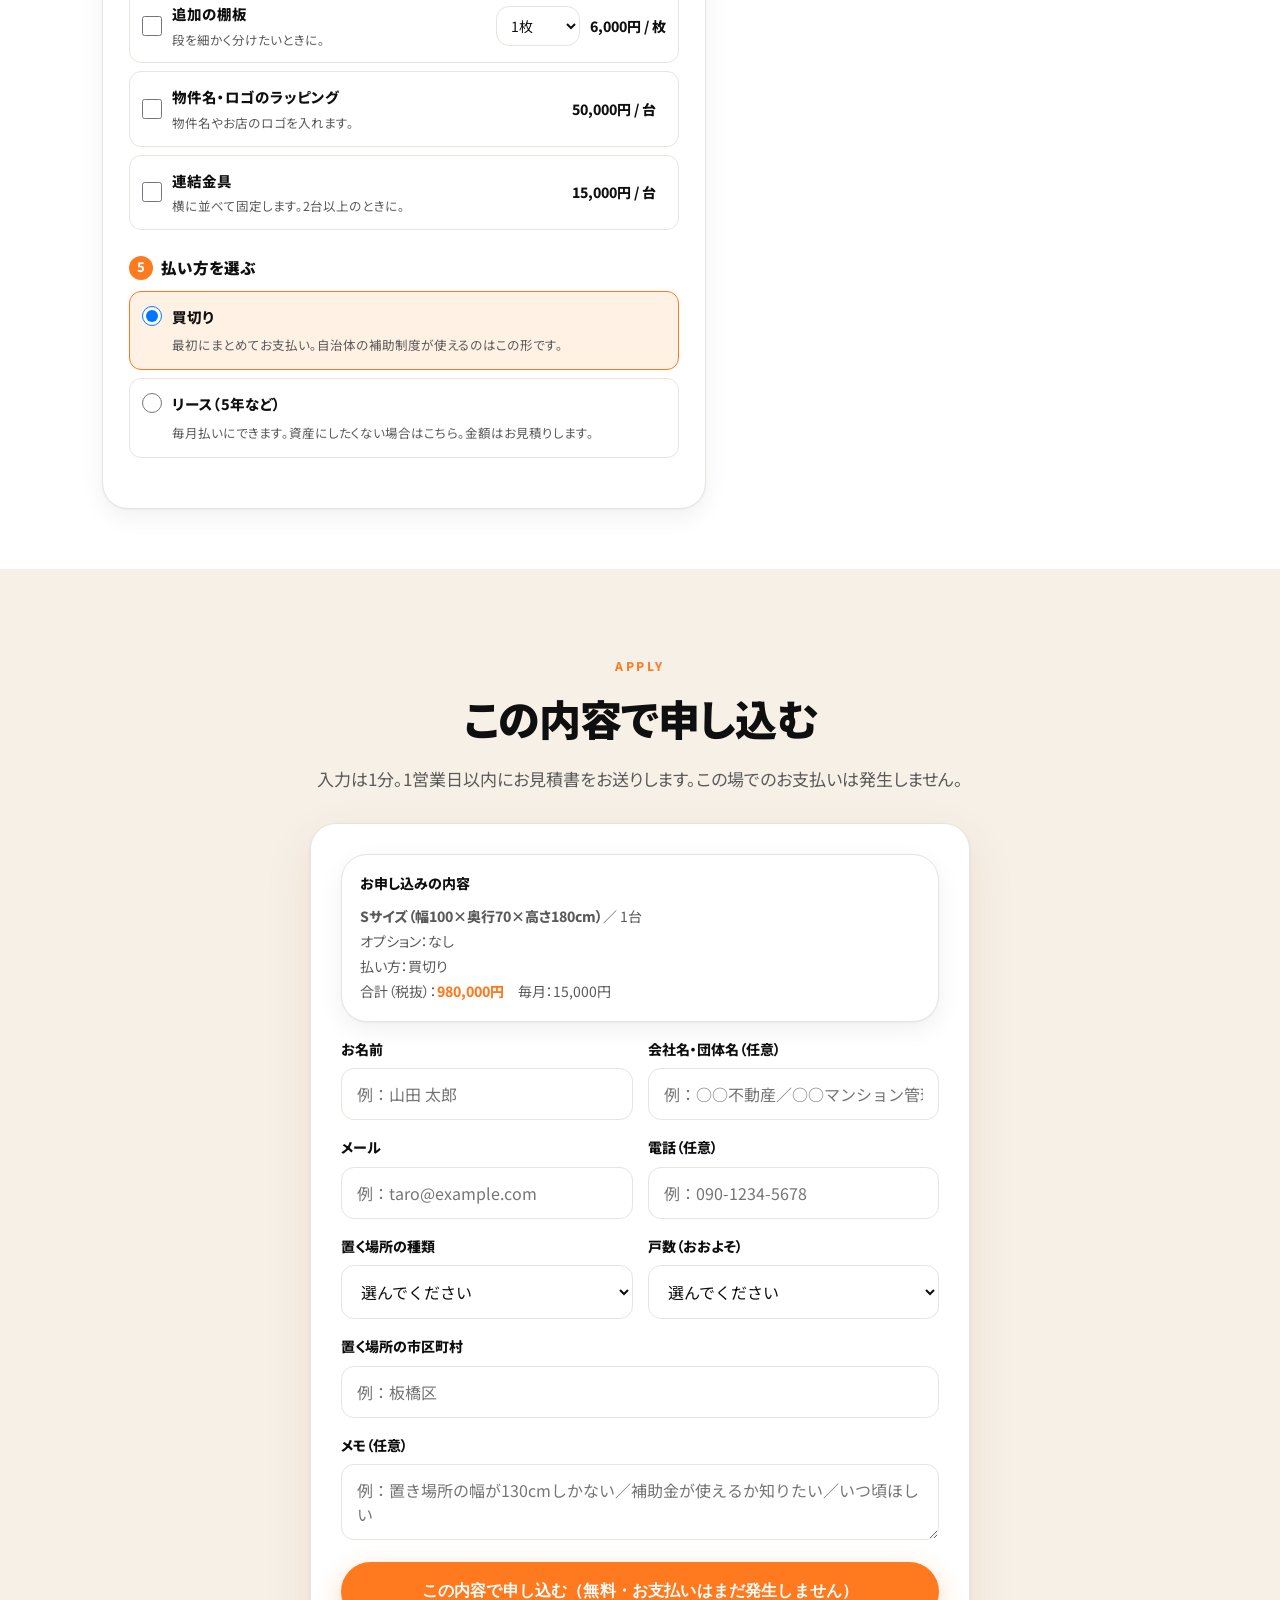
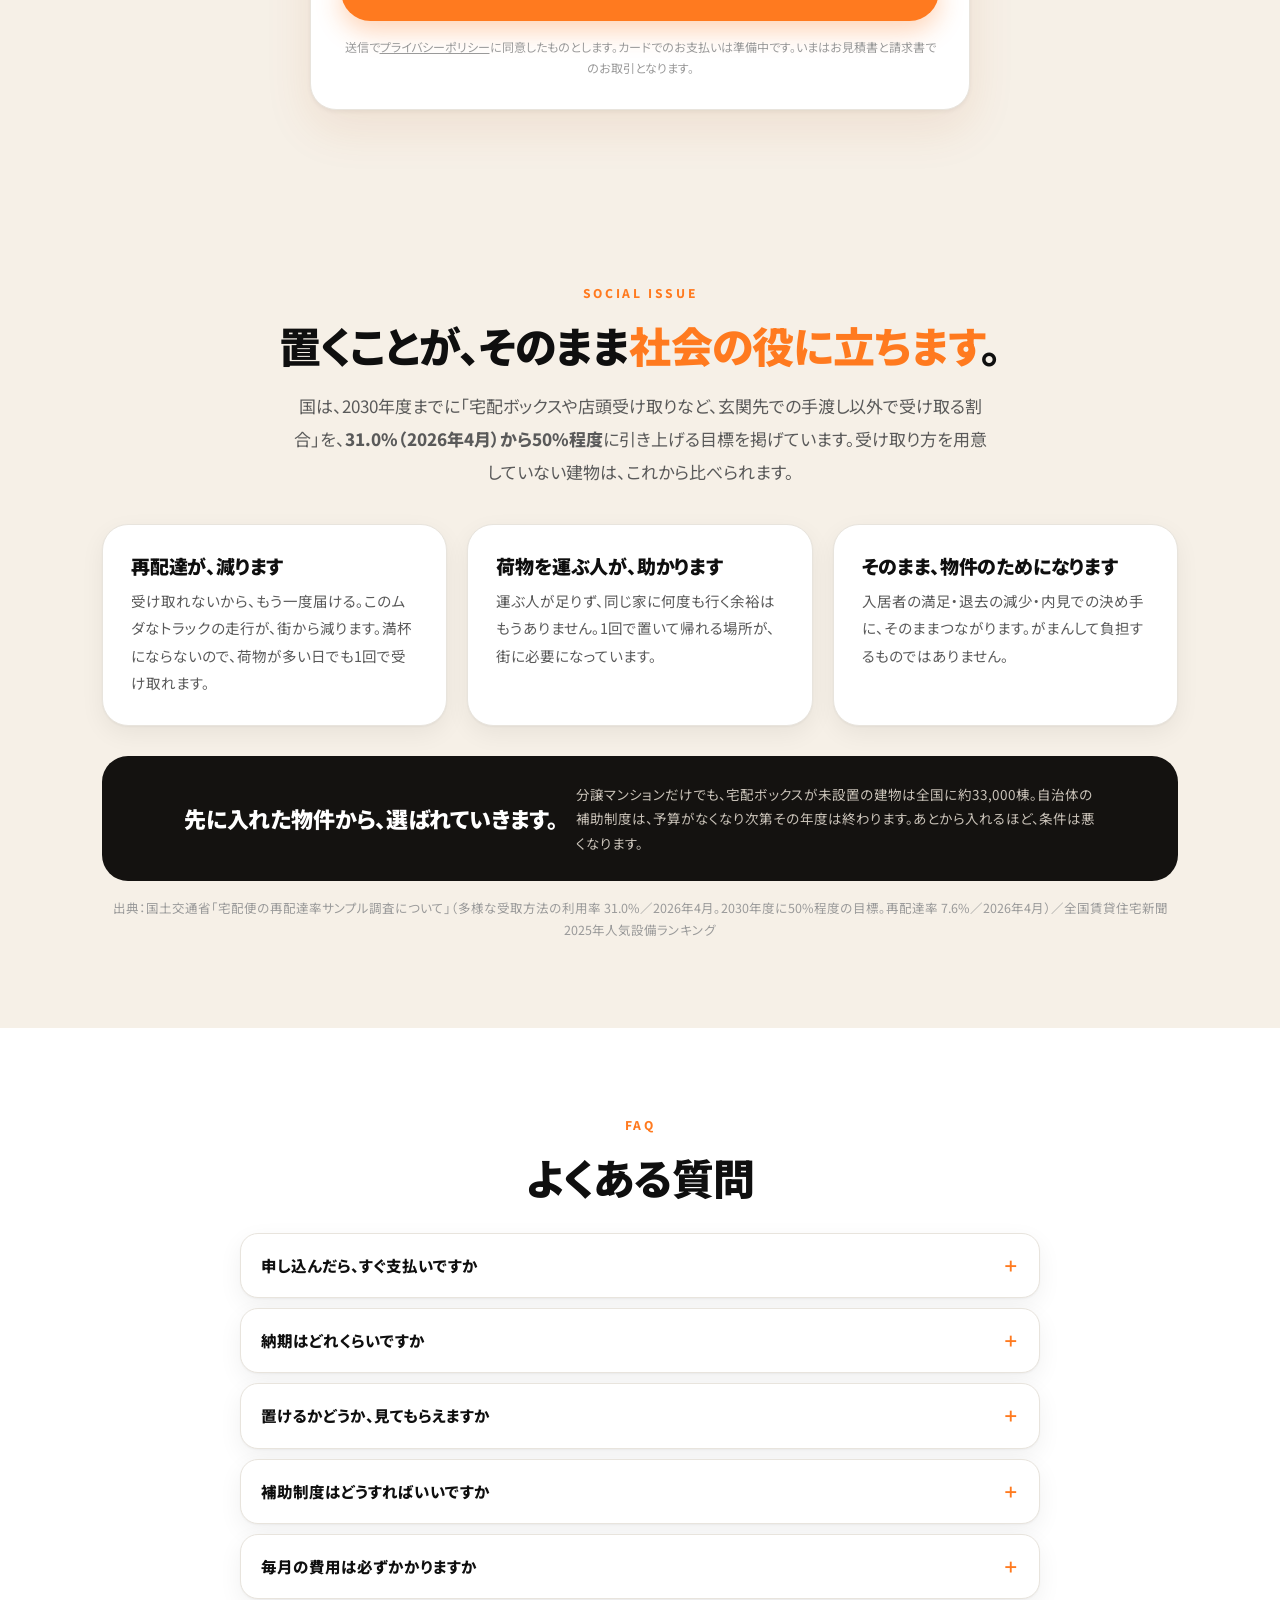
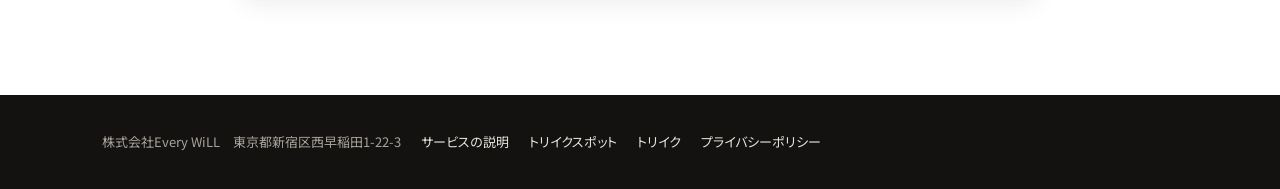
==== commit 427d4683: "価格改定: NiFT確定仕入にもとづく設置込みパッケージ価格へ（S98万/M108万/L128万・税抜） 本体・解錠デバイス・鍵・組立・配送・床固定を一式にまとめ、屋外設置は+15万のオプションに変更" ====
--- a/order.html
+++ b/order.html
@@ -122,14 +122,16 @@
       </div>
 
       <div class="block">
-        <div class="t"><i>3</i>必ず付くもの</div>
-        <div class="opt req"><input type="checkbox" checked disabled aria-label="解錠デバイス"><div class="ot"><b>解錠デバイス<span class="badgereq">必須</span></b><small>アプリのQRで扉を開ける装置。これが無いと扉が開きません。</small></div><div class="op">40,000円 / 台</div></div>
-        <div class="opt req"><input type="checkbox" checked disabled aria-label="組立と送料"><div class="ot"><b>組立＋送料<span class="badgereq">必須</span></b><small>現地での組立と配送。半日で終わります。電気は家庭用コンセントが1つあればOKです。</small></div><div class="op">175,000円 / 台</div></div>
+        <div class="t"><i>3</i>値段に含まれるもの</div>
+        <div class="opt req"><input type="checkbox" checked disabled aria-label="解錠デバイスと鍵"><div class="ot"><b>解錠デバイスと鍵<span class="badgereq">込み</span></b><small>アプリで扉を開ける装置と鍵です。別料金はかかりません。</small></div><div class="op">込み</div></div>
+        <div class="opt req"><input type="checkbox" checked disabled aria-label="組立と配送"><div class="ot"><b>組立・配送・床への固定<span class="badgereq">込み</span></b><small>現地での組立と配送。半日で終わります。電気は家庭用コンセントが1つあればOKです。</small></div><div class="op">込み</div></div>
+        <p class="fine">屋内設置・東京23区の場合の金額です。屋外に置く場合は下で選んでください。東京23区の外は配送費を別にお見積りします。</p>
       </div>
 
       <div class="block">
         <div class="t"><i>4</i>オプション（後からでも買えます）</div>
-        <div class="opt"><input type="checkbox" id="o_divider"><div class="ot"><b>仕切り板セット（5cm間隔）</b><small>薄い荷物を本のように立てられます。棚1段ずつ選べます。</small></div><select id="n_divider" aria-label="仕切り板の段数"><option value="0">0段</option><option value="1">1段</option><option value="2">2段</option><option value="3">3段</option><option value="4" selected>4段</option></select><div class="op">8,000円 / 段</div></div>
+        <div class="opt"><input type="checkbox" id="o_outdoor"><div class="ot"><b>屋外に置く（基礎工事を含む）</b><small>屋根のある屋外に置く場合です。基礎を平らにして固定します。</small></div><div class="op">150,000円 / 台</div></div>
+        <div class="opt"><input type="checkbox" id="o_divider"><div class="ot"><b>仕切り板（5枚1組）</b><small>薄い荷物を本のように立てられます。必要な組数だけ選べます。</small></div><select id="n_divider" aria-label="仕切り板の組数"><option value="0">0組</option><option value="1">1組</option><option value="2">2組</option><option value="3">3組</option><option value="4" selected>4組</option></select><div class="op">8,000円 / 組</div></div>
         <div class="opt"><input type="checkbox" id="o_shelf"><div class="ot"><b>追加の棚板</b><small>段を細かく分けたいときに。</small></div><select id="n_shelf" aria-label="追加棚板の枚数"><option value="0">0枚</option><option value="1" selected>1枚</option><option value="2">2枚</option><option value="3">3枚</option></select><div class="op">6,000円 / 枚</div></div>
         <div class="opt"><input type="checkbox" id="o_wrap"><div class="ot"><b>物件名・ロゴのラッピング</b><small>物件名やお店のロゴを入れます。</small></div><div class="op">50,000円 / 台</div></div>
         <div class="opt"><input type="checkbox" id="o_joint"><div class="ot"><b>連結金具</b><small>横に並べて固定します。2台以上のときに。</small></div><div class="op">15,000円 / 台</div></div>
@@ -203,7 +205,7 @@
 <section class="cream"><div class="wrap center">
   <span class="eyebrow">Social issue</span>
   <h2>置くことが、そのまま<br class="sp"><em>社会の役に立ちます</em>。</h2>
-  <p class="lead">国は、2030年度までに「宅配ボックスや店頭受け取りなど、玄関先での手渡し以外で受け取る割合」を、<b>25.6%（2025年2月）から50%程度</b>に引き上げる目標を掲げています。受け取り方を用意していない建物は、これから比べられます。</p>
+  <p class="lead">国は、2030年度までに「宅配ボックスや店頭受け取りなど、玄関先での手渡し以外で受け取る割合」を、<b>31.0%（2026年4月）から50%程度</b>に引き上げる目標を掲げています。受け取り方を用意していない建物は、これから比べられます。</p>
   <div class="grid3">
     <div class="feat"><h3>再配達が、減ります</h3><p>受け取れないから、もう一度届ける。このムダなトラックの走行が、街から減ります。満杯にならないので、荷物が多い日でも1回で受け取れます。</p></div>
     <div class="feat"><h3>荷物を運ぶ人が、助かります</h3><p>運ぶ人が足りず、同じ家に何度も行く余裕はもうありません。1回で置いて帰れる場所が、街に必要になっています。</p></div>
@@ -213,7 +215,7 @@
     <b>先に入れた物件から、<br class="sp">選ばれていきます。</b>
     <span>分譲マンションだけでも、宅配ボックスが未設置の建物は全国に約33,000棟。自治体の補助制度は、予算がなくなり次第その年度は終わります。あとから入れるほど、条件は悪くなります。</span>
   </div>
-  <p class="fine">出典：国土交通省「宅配便の再配達率サンプル調査について」（多様な受取方法の利用率 25.6%／2025年2月、2030年度に50%程度の目標）／全国賃貸住宅新聞 2025年人気設備ランキング</p>
+  <p class="fine">出典：国土交通省「宅配便の再配達率サンプル調査について」（多様な受取方法の利用率 31.0%／2026年4月。2030年度に50%程度の目標。再配達率 7.6%／2026年4月）／全国賃貸住宅新聞 2025年人気設備ランキング</p>
 </div></section>
 
 <section><div class="wrap center">
@@ -221,7 +223,7 @@
   <h2>よくある質問</h2>
   <div class="faq">
     <details><summary>申し込んだら、すぐ支払いですか</summary><p>いいえ。まずお見積書をお送りします。ご確認のうえ、ご注文をいただいてから請求書をお送りします。</p></details>
-    <details><summary>納期はどれくらいですか</summary><p>ご注文から約2か月です。台数が多い場合はご相談ください。</p></details>
+    <details><summary>納期はどれくらいですか</summary><p>お見積書でご案内します。台数とご希望の時期によって変わります。</p></details>
     <details><summary>置けるかどうか、見てもらえますか</summary><p>はい。写真を送っていただくか、現地に伺って確認します。費用はかかりません。</p></details>
     <details><summary>補助制度はどうすればいいですか</summary><p>お住まいの自治体に制度があるか、こちらで調べます。申請書類も当社が作ります。対象外の場合もあります。</p></details>
     <details><summary>毎月の費用は必ずかかりますか</summary><p>はい。アプリで扉を開ける仕組みを動かし続けるための費用です。1台 月15,000円（税抜）からです。</p></details>
@@ -259,11 +261,10 @@
     var k=sel.value, d=S[k], n=parseInt(qty.value,10)||1;
     document.querySelectorAll('.sc').forEach(function(c){ c.classList.toggle('on', c.dataset.k===k); });
     var lines=[];
-    lines.push(['本体 '+k+'サイズ × '+n+'台', d.price*n]);
-    lines.push(['解錠デバイス × '+n+'台', window.TB.OPTS.device.price*n]);
-    lines.push(['組立＋送料 × '+n+'台', window.TB.OPTS.install.price*n]);
+    lines.push([k+'サイズ 一式（設置まで込み） × '+n+'台', d.price*n]);
+    if(document.getElementById('o_outdoor').checked) lines.push(['屋外設置（基礎工事） × '+n+'台', 150000*n]);
     var dv=document.getElementById('o_divider').checked ? (parseInt(document.getElementById('n_divider').value,10)||0) : 0;
-    if(dv) lines.push(['仕切り板セット '+dv+'段 × '+n+'台', 8000*dv*n]);
+    if(dv) lines.push(['仕切り板 '+dv+'組 × '+n+'台', 8000*dv*n]);
     var sf=document.getElementById('o_shelf').checked ? (parseInt(document.getElementById('n_shelf').value,10)||0) : 0;
     if(sf) lines.push(['追加の棚板 '+sf+'枚 × '+n+'台', 6000*sf*n]);
     if(document.getElementById('o_wrap').checked) lines.push(['ラッピング × '+n+'台', 50000*n]);
@@ -280,16 +281,16 @@
     var pay=document.querySelector('input[name=pay]:checked').value;
     document.getElementById('leaseNote').style.display = (pay==='リース')?'block':'none';
     state={size:k,qty:n,total:total,monthly:window.TB.MONTHLY*n,pay:pay,
-      opts:lines.slice(3).map(function(l){return l[0];}).join('／')||'なし'};
+      opts:lines.slice(1).map(function(l){return l[0];}).join('／')||'なし'};
     document.getElementById('orderSummary').innerHTML=
       '<b>'+k+'サイズ（幅'+(d.w/10)+'×奥行70×高さ180cm）</b>／ '+n+'台<br>'+
       'オプション：'+state.opts+'<br>'+
       '払い方：'+pay+'<br>'+
-      '合計（税抜）：<b style="color:#FF7A1F">'+yen(total)+'</b>　毎月：'+yen(10000*n);
+      '合計（税抜）：<b style="color:#FF7A1F">'+yen(total)+'</b>　毎月：'+yen(window.TB.MONTHLY*n);
     try{ sessionStorage.setItem('tb_size',k); }catch(e){}
   }
   ['change','input'].forEach(function(t){
-    document.querySelectorAll('#sizeSel,#qty,#o_divider,#n_divider,#o_shelf,#n_shelf,#o_wrap,#o_joint').forEach(function(el){
+    document.querySelectorAll('#sizeSel,#qty,#o_outdoor,#o_divider,#n_divider,#o_shelf,#n_shelf,#o_wrap,#o_joint').forEach(function(el){
       el.addEventListener(t,calc);
     });
   });
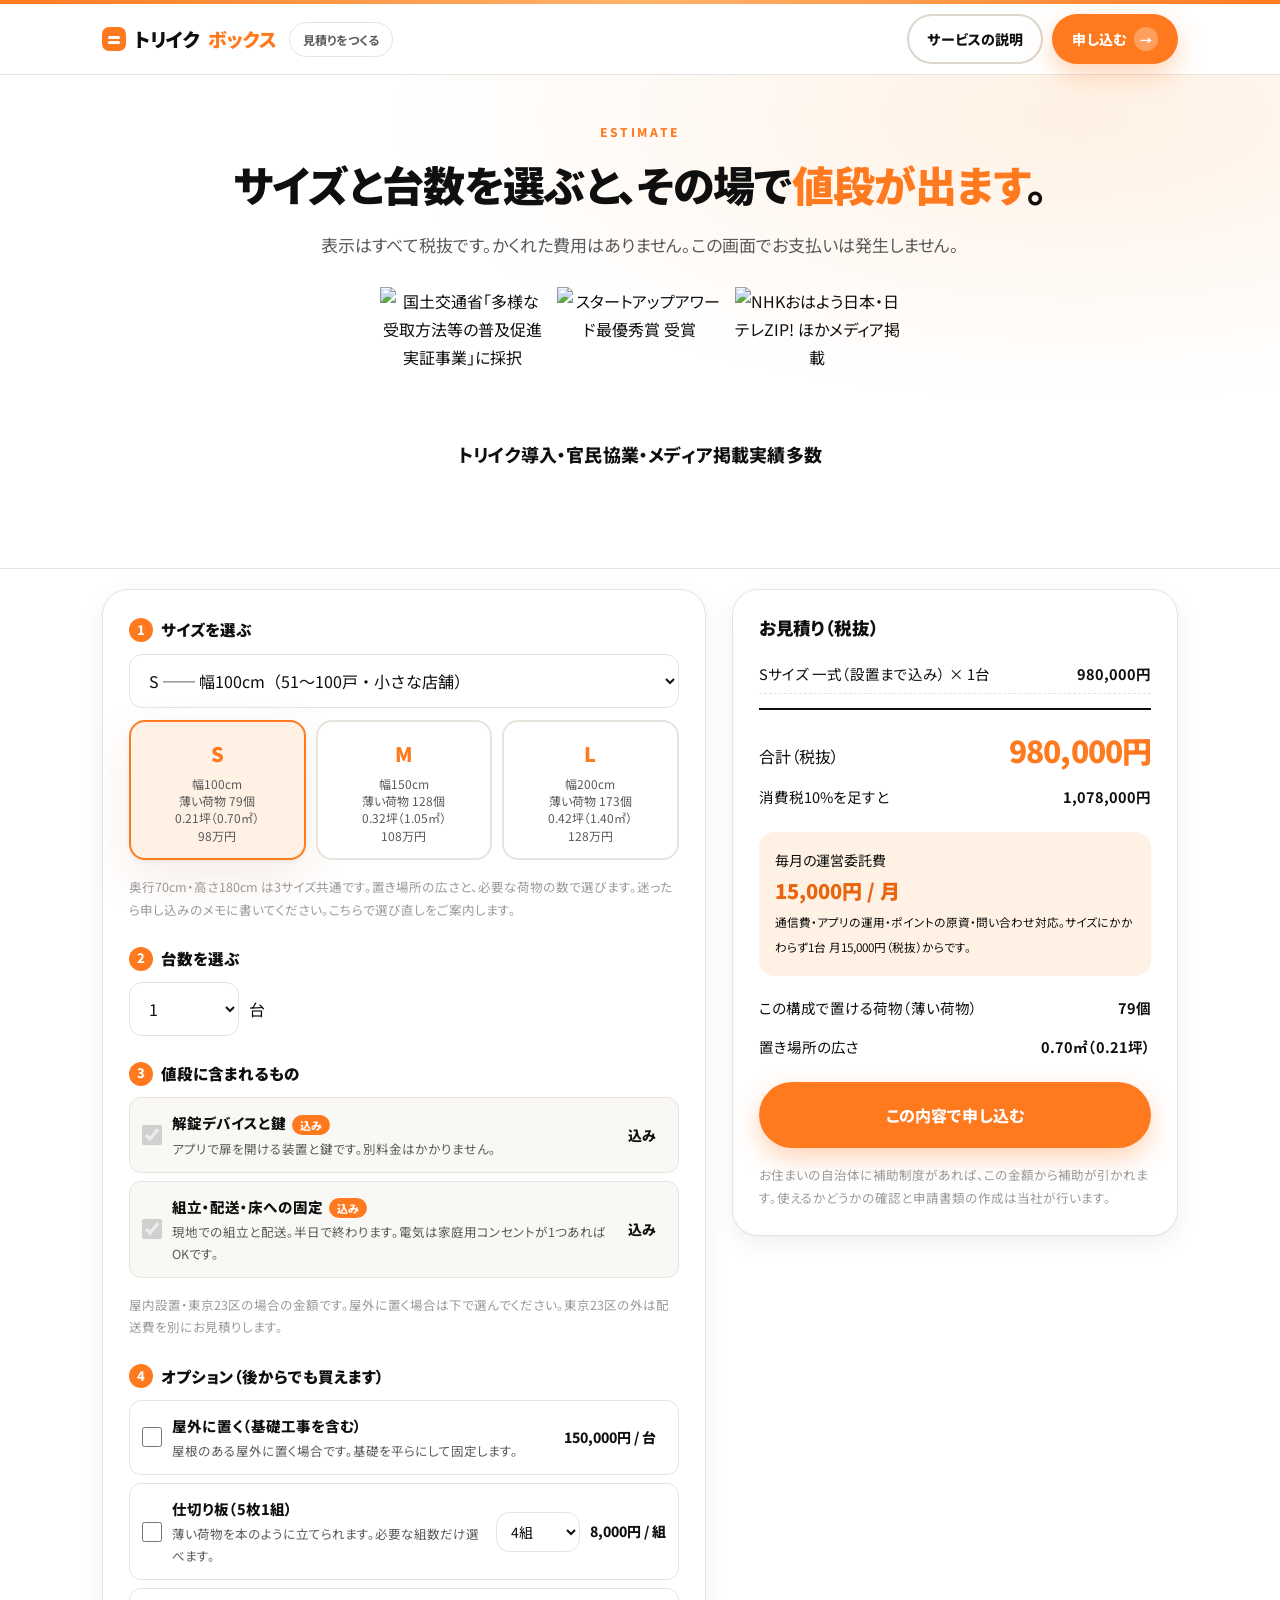
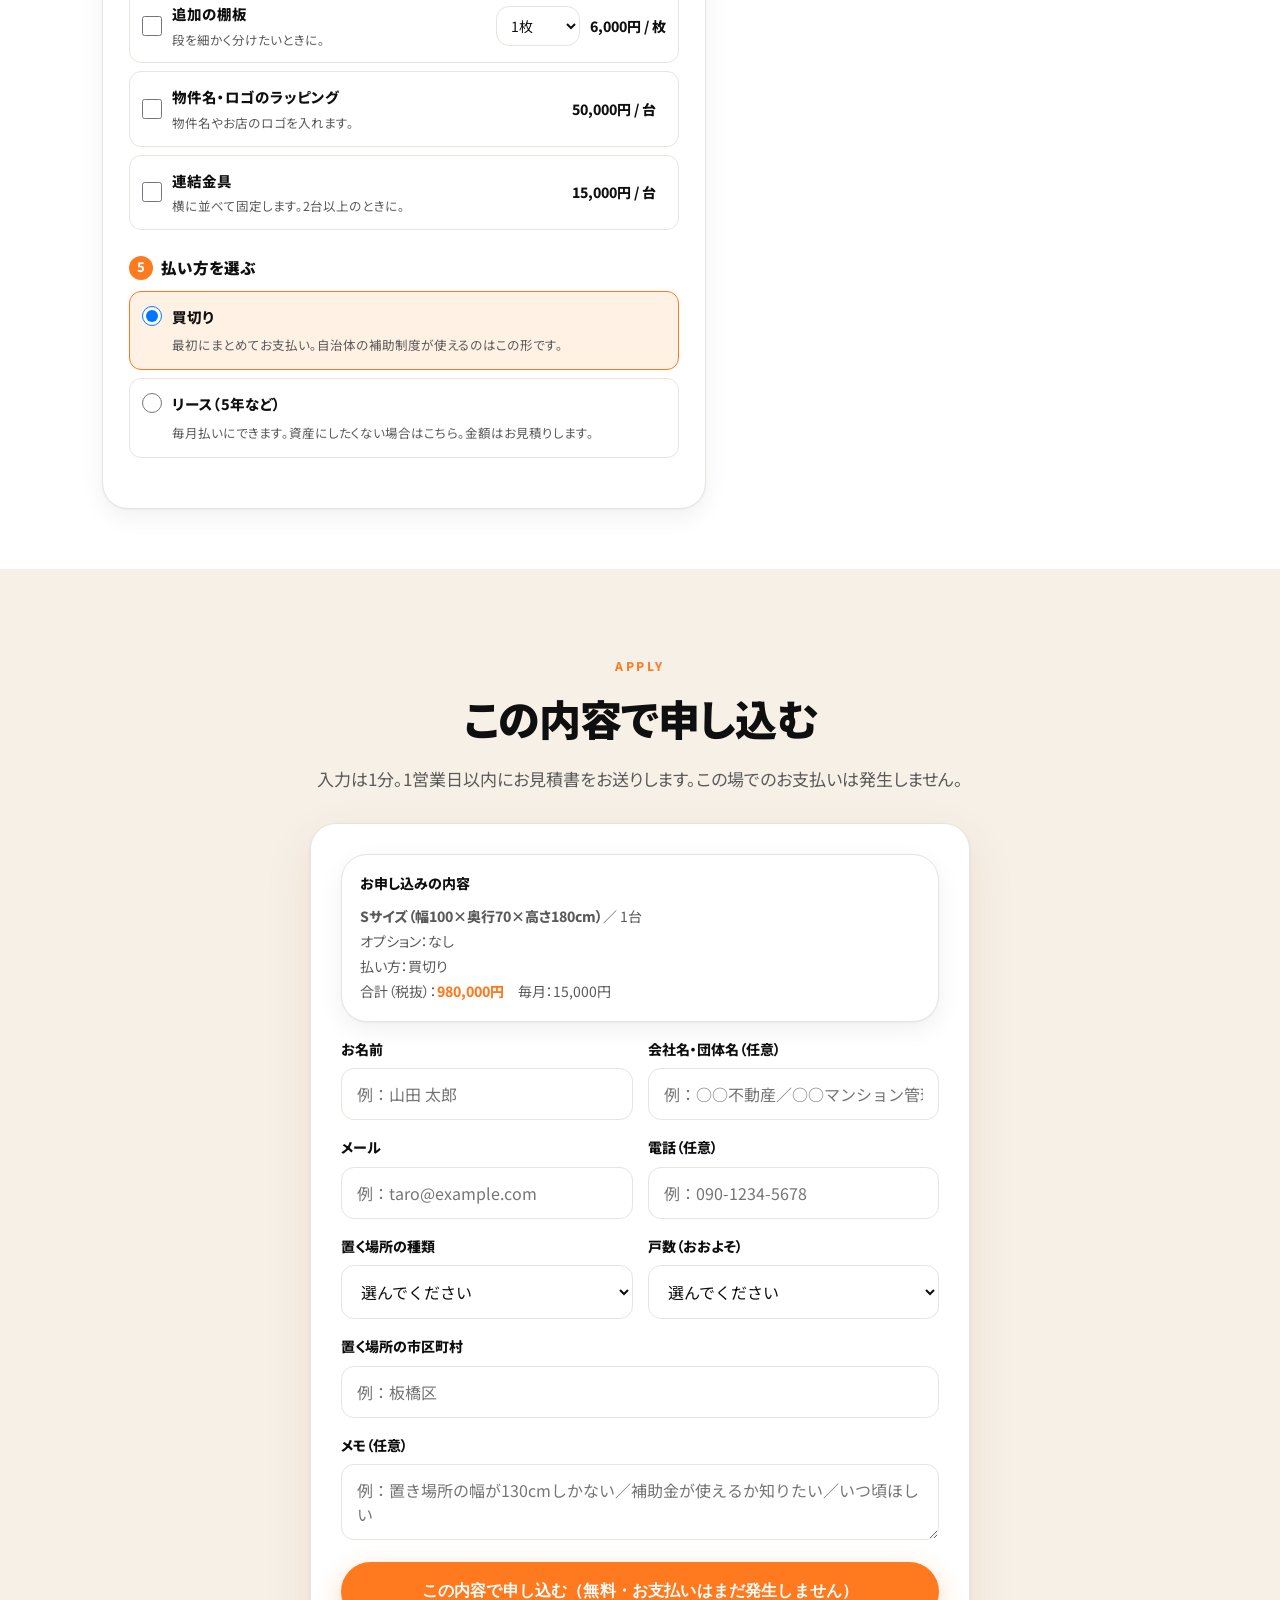
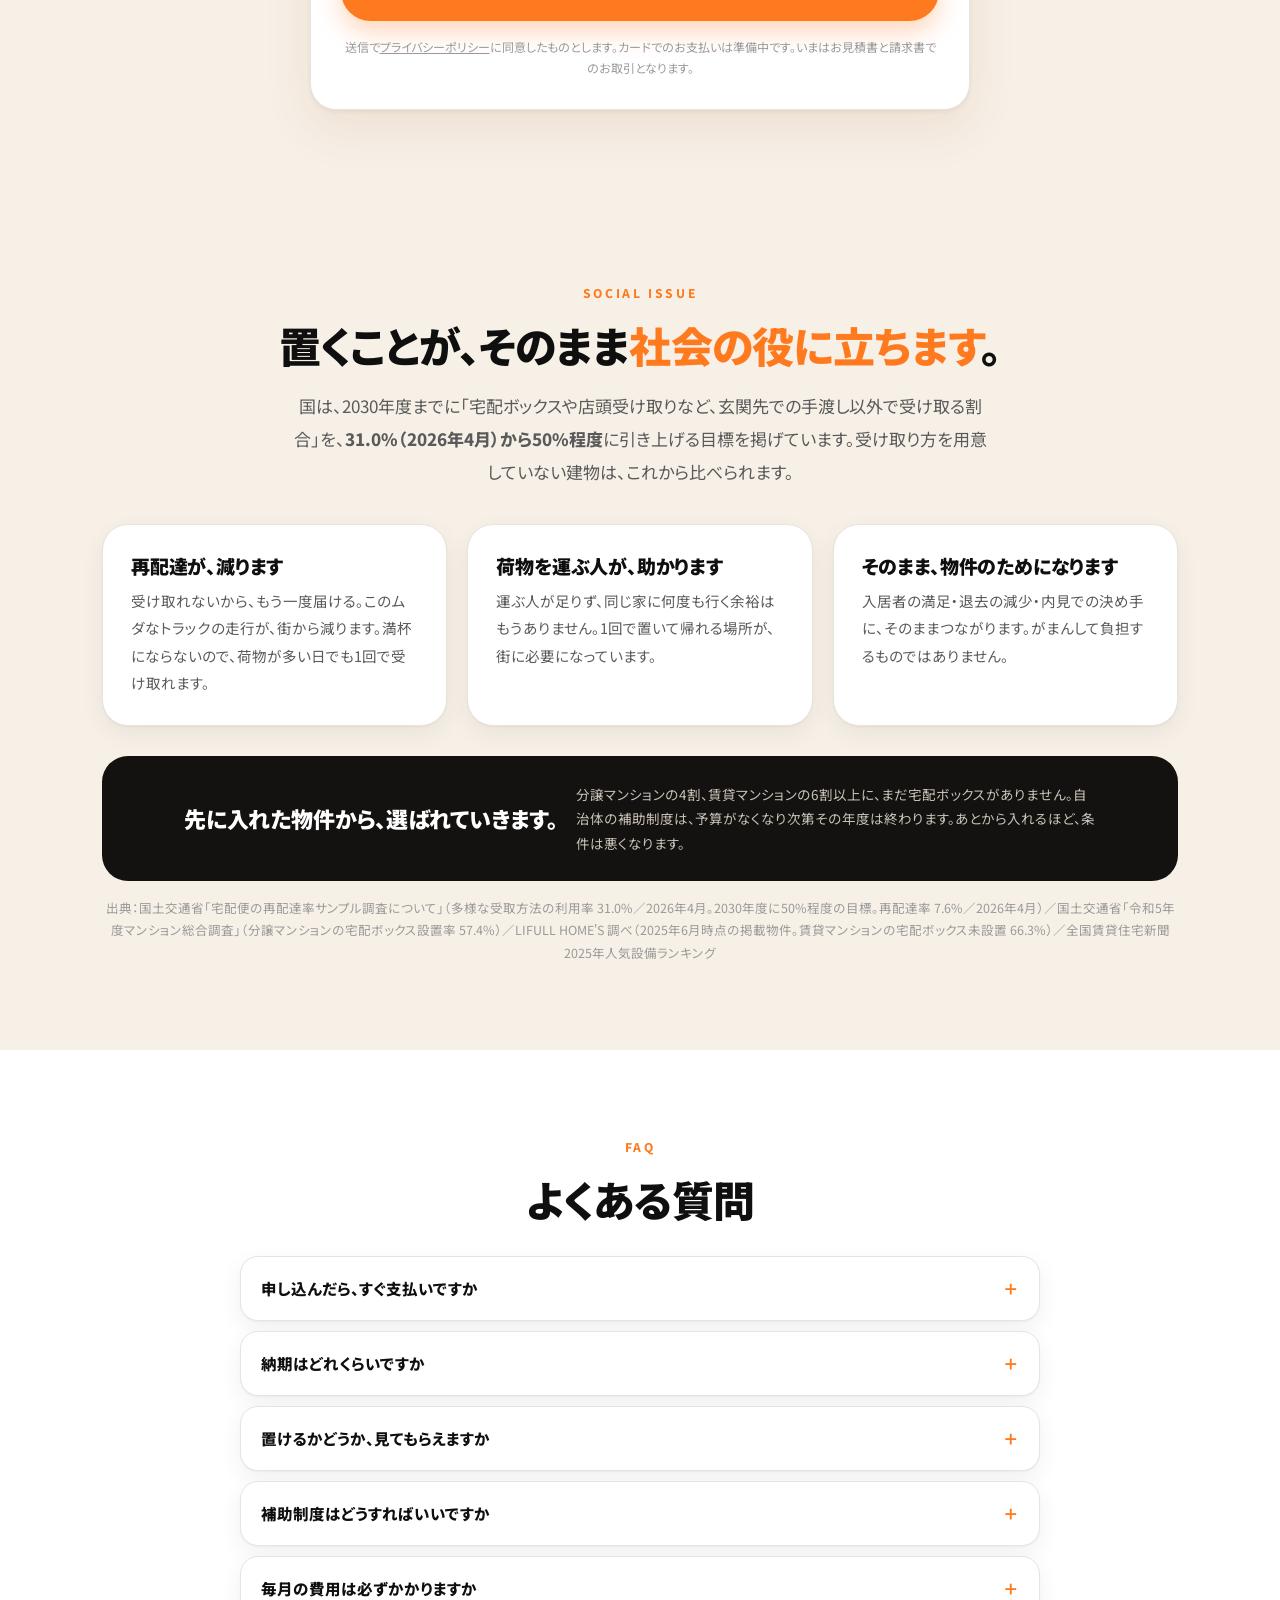
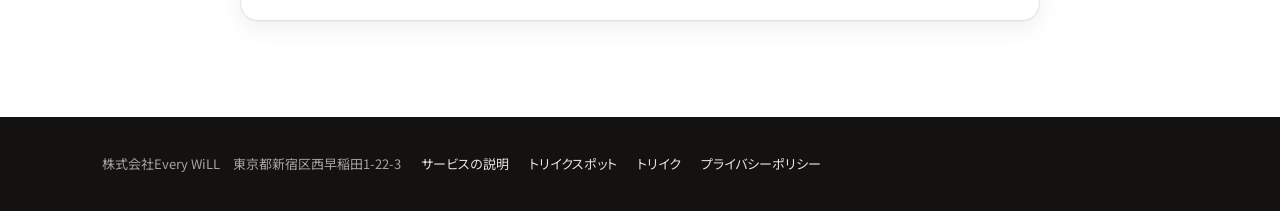
==== commit 609e403b: "未設置率の表現を分譲4割・賃貸6割以上に変更、出典を追記、box.jsのバージョンを47に更新 Co-Authored-By: Claude Opus 5 <noreply@anthropic.com" ====
--- a/order.html
+++ b/order.html
@@ -213,9 +213,9 @@
   </div>
   <div class="urg">
     <b>先に入れた物件から、<br class="sp">選ばれていきます。</b>
-    <span>分譲マンションだけでも、宅配ボックスが未設置の建物は全国に約33,000棟。自治体の補助制度は、予算がなくなり次第その年度は終わります。あとから入れるほど、条件は悪くなります。</span>
-  </div>
-  <p class="fine">出典：国土交通省「宅配便の再配達率サンプル調査について」（多様な受取方法の利用率 31.0%／2026年4月。2030年度に50%程度の目標。再配達率 7.6%／2026年4月）／全国賃貸住宅新聞 2025年人気設備ランキング</p>
+    <span>分譲マンションの4割、賃貸マンションの6割以上に、まだ宅配ボックスがありません。自治体の補助制度は、予算がなくなり次第その年度は終わります。あとから入れるほど、条件は悪くなります。</span>
+  </div>
+  <p class="fine">出典：国土交通省「宅配便の再配達率サンプル調査について」（多様な受取方法の利用率 31.0%／2026年4月。2030年度に50%程度の目標。再配達率 7.6%／2026年4月）／国土交通省「令和5年度マンション総合調査」（分譲マンションの宅配ボックス設置率 57.4%）／LIFULL HOME'S 調べ（2025年6月時点の掲載物件。賃貸マンションの宅配ボックス未設置 66.3%）／全国賃貸住宅新聞 2025年人気設備ランキング</p>
 </div></section>
 
 <section><div class="wrap center">
@@ -236,7 +236,7 @@
 
 <div class="sticky"><div class="in"><a class="btn btn-p" href="#order" data-ev="cta_sticky_order">この内容で申し込む</a><a class="btn btn-o" href="index.html#book" data-ev="cta_sticky_book">相談する</a></div></div>
 
-<script src="box.js?v=46"></script>
+<script src="box.js?v=47"></script>
 <script>
 (function(){
   var S=window.TB.SIZES, yen=window.TB.yen;
